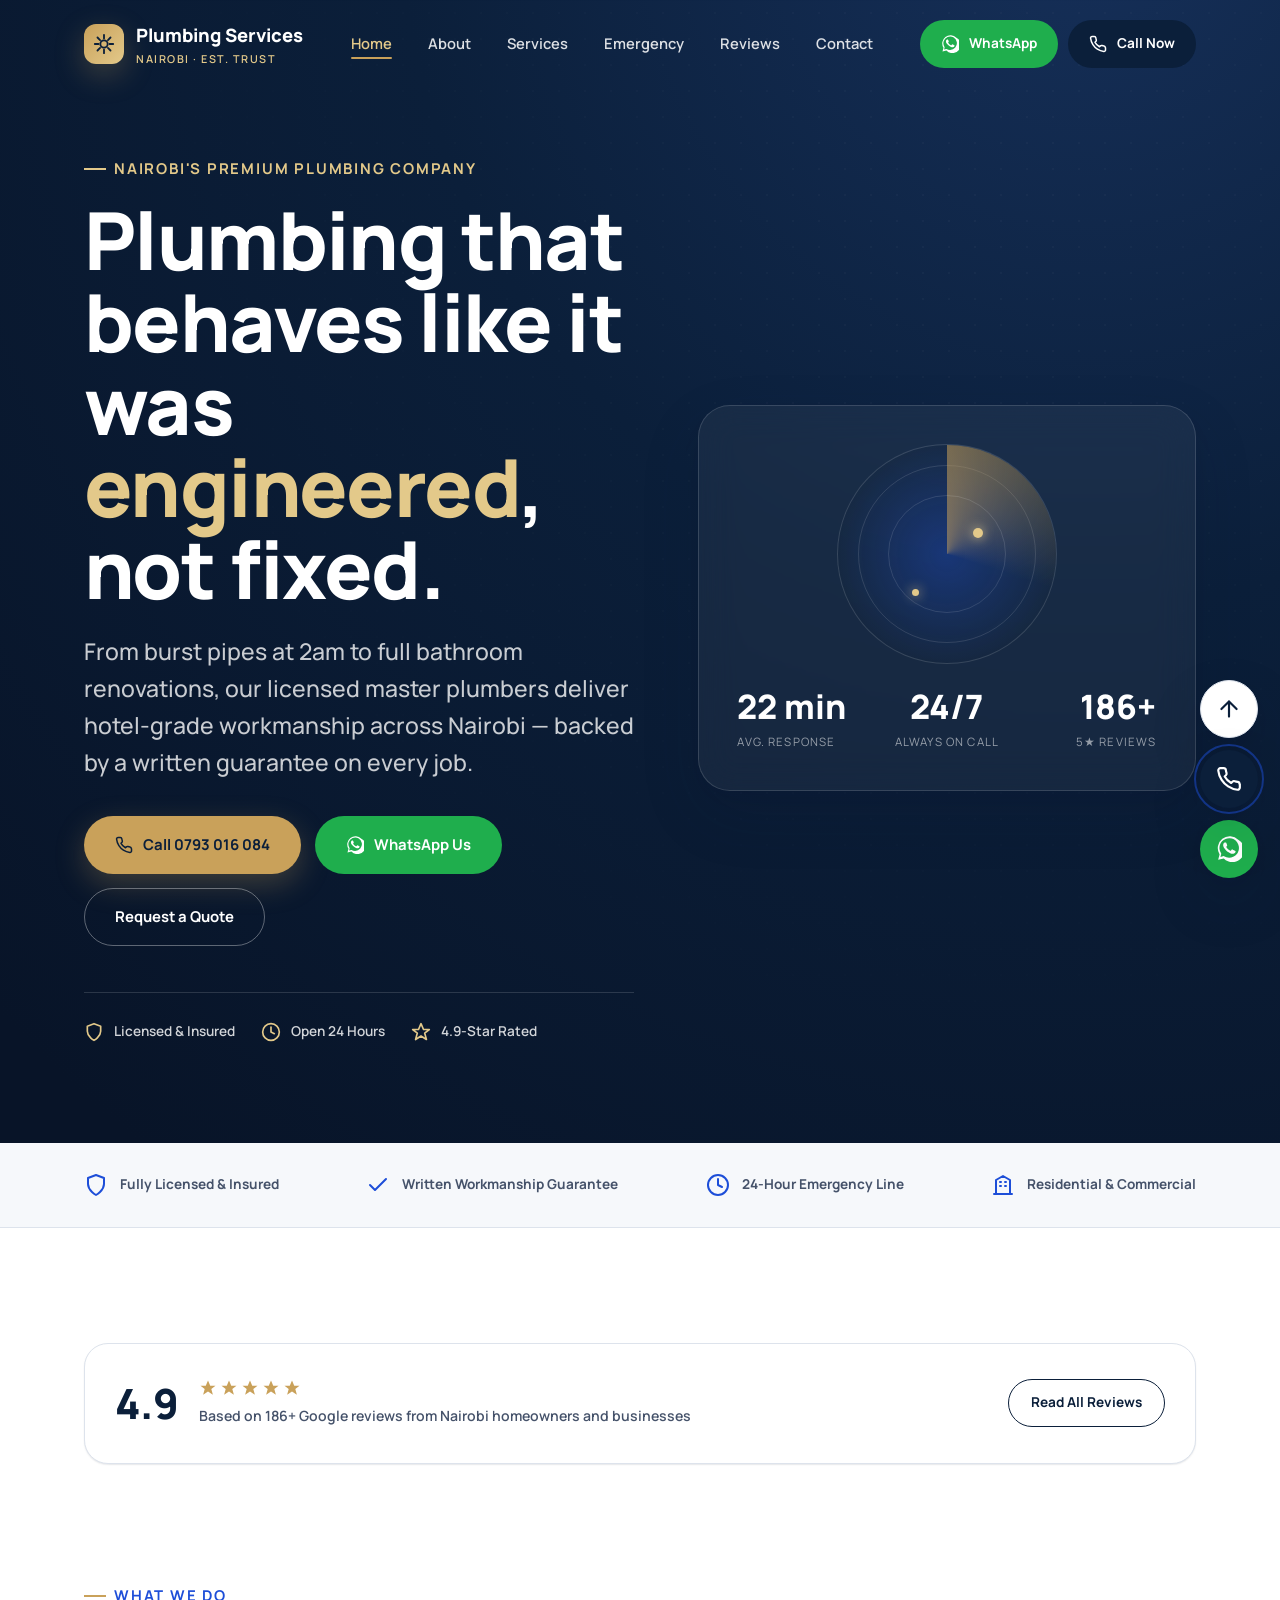
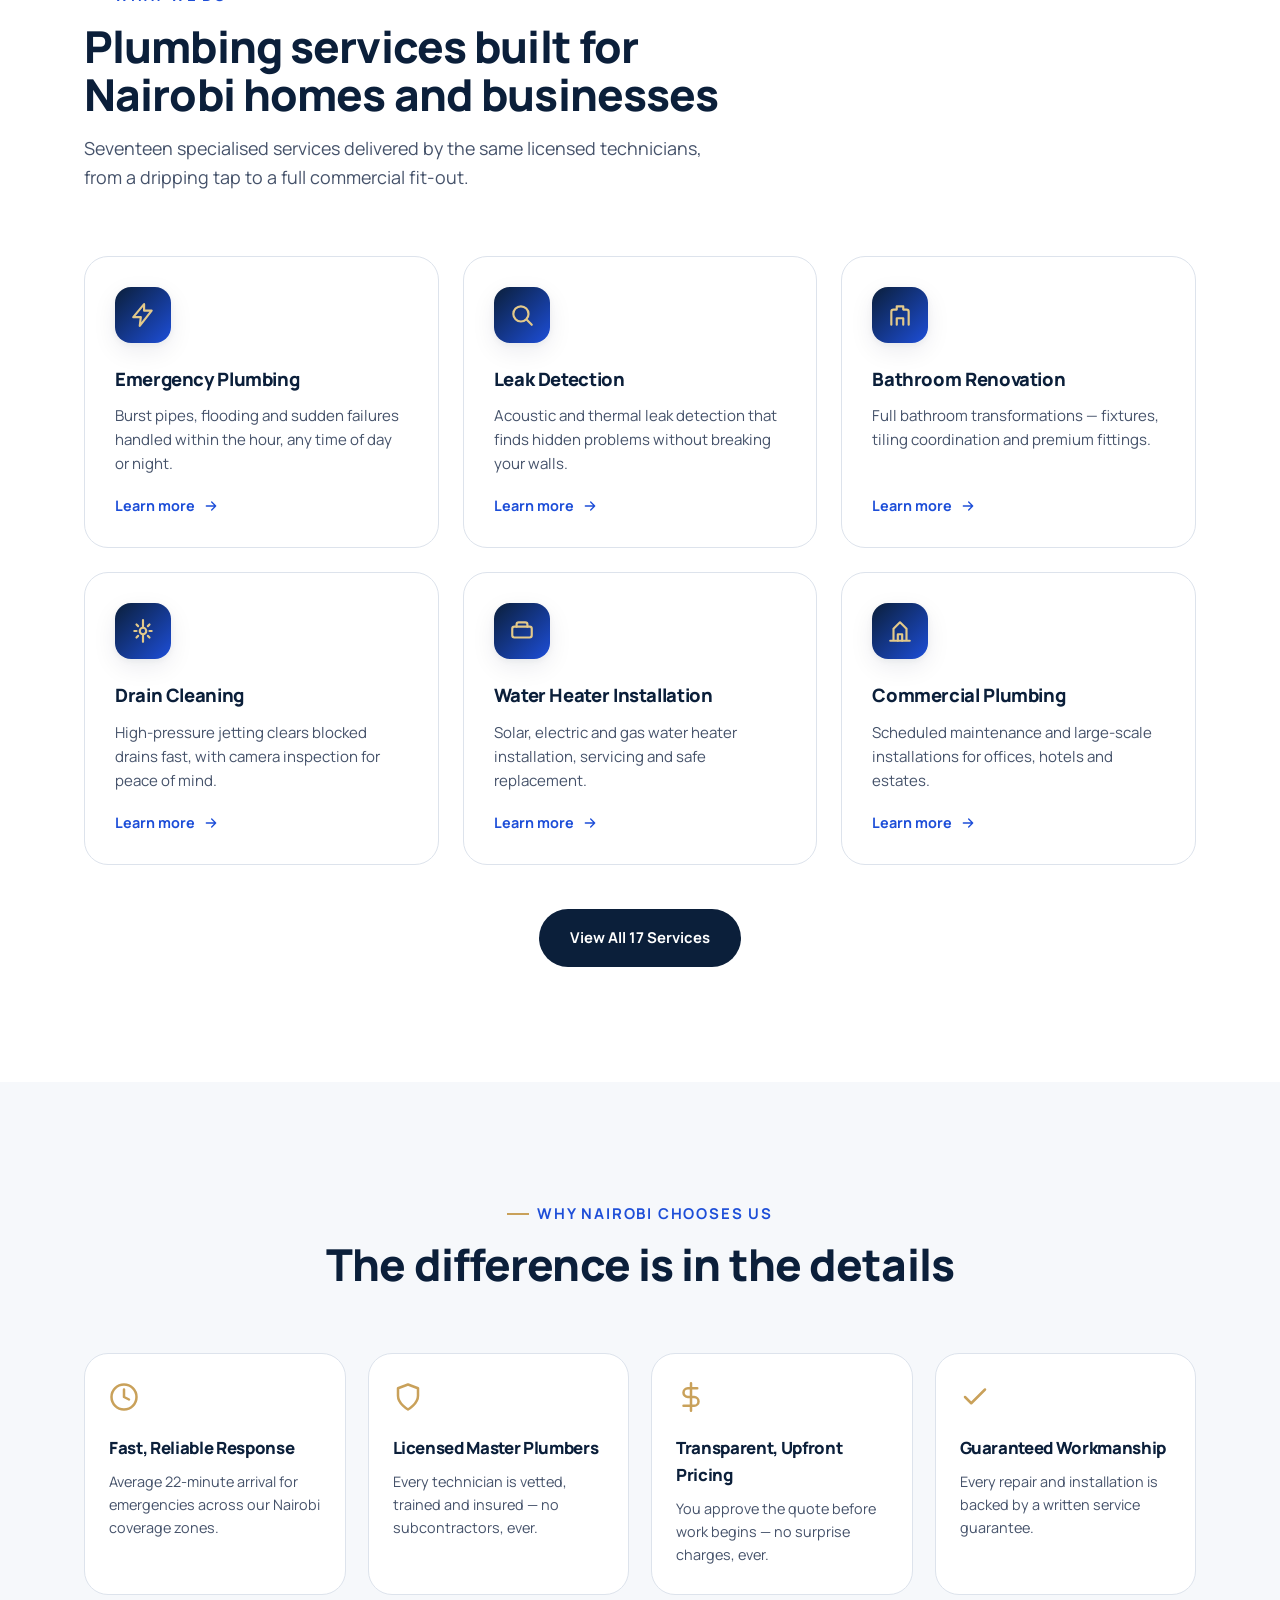
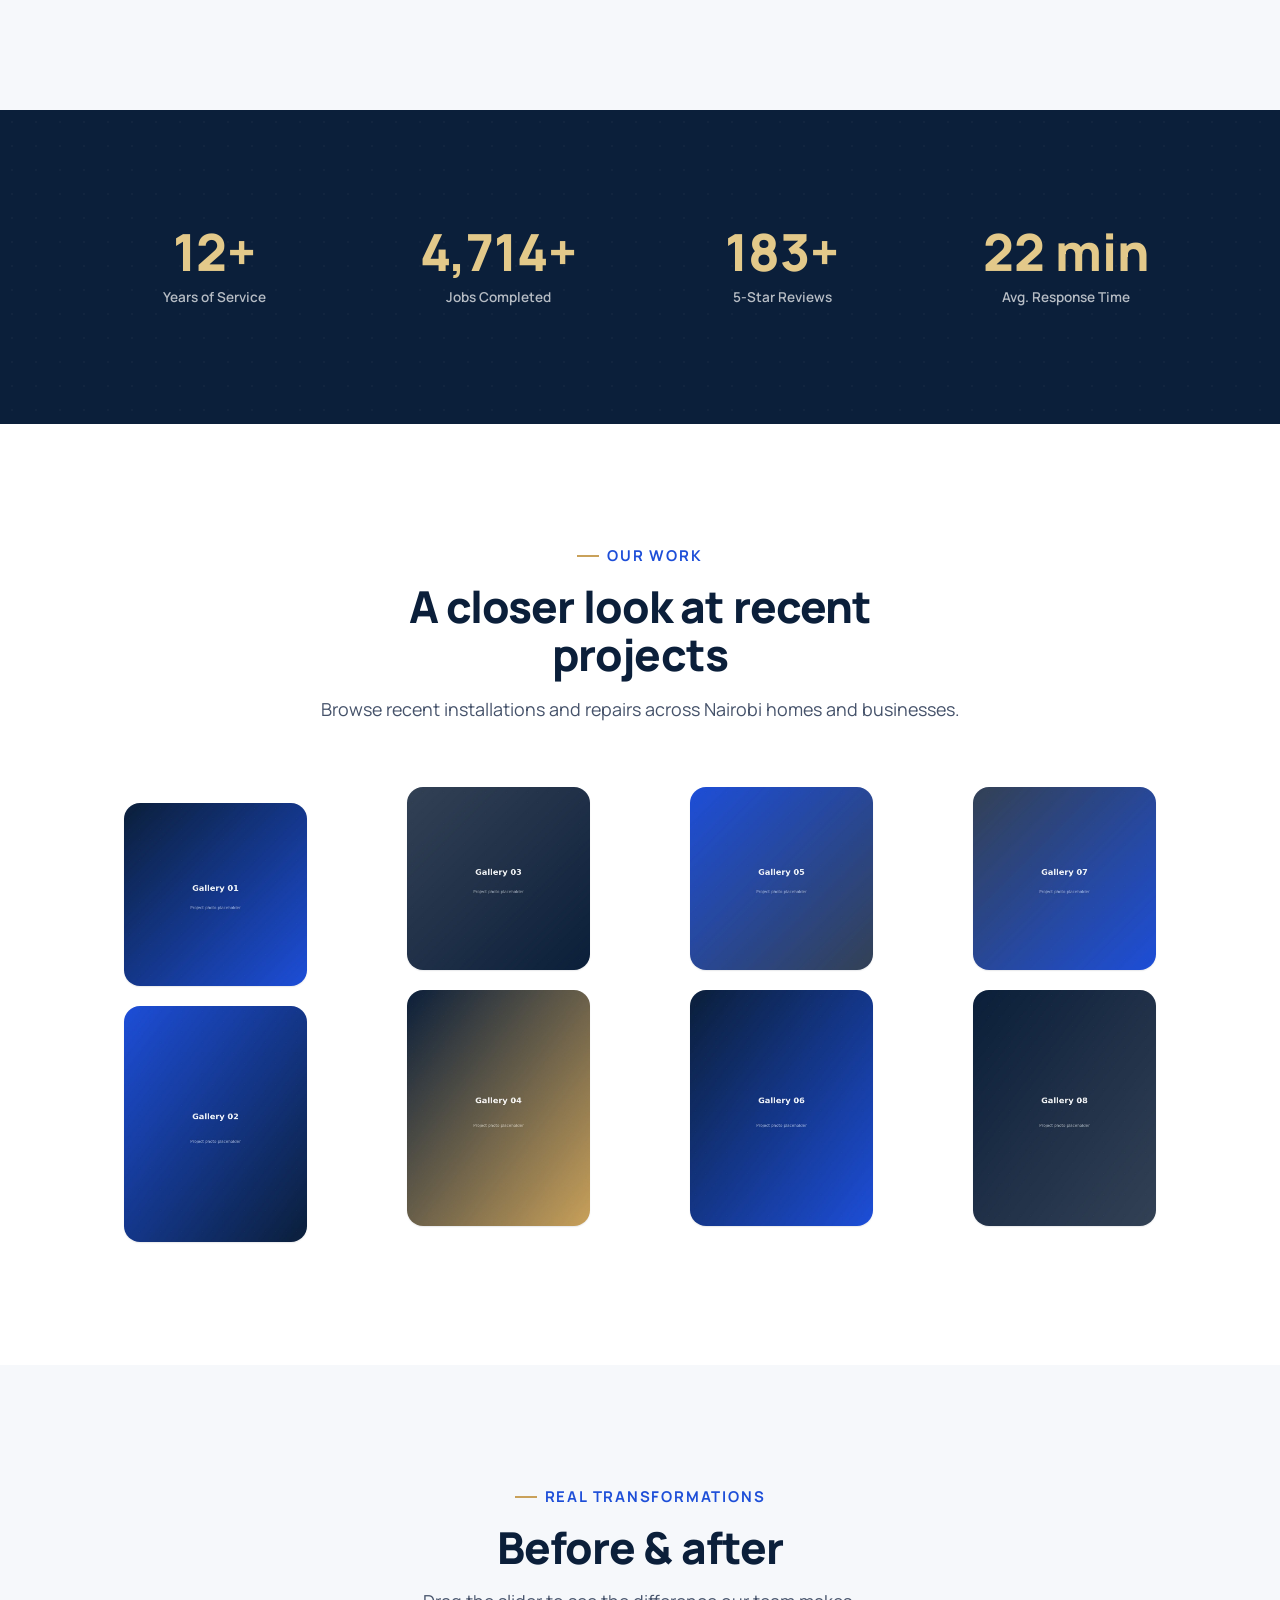
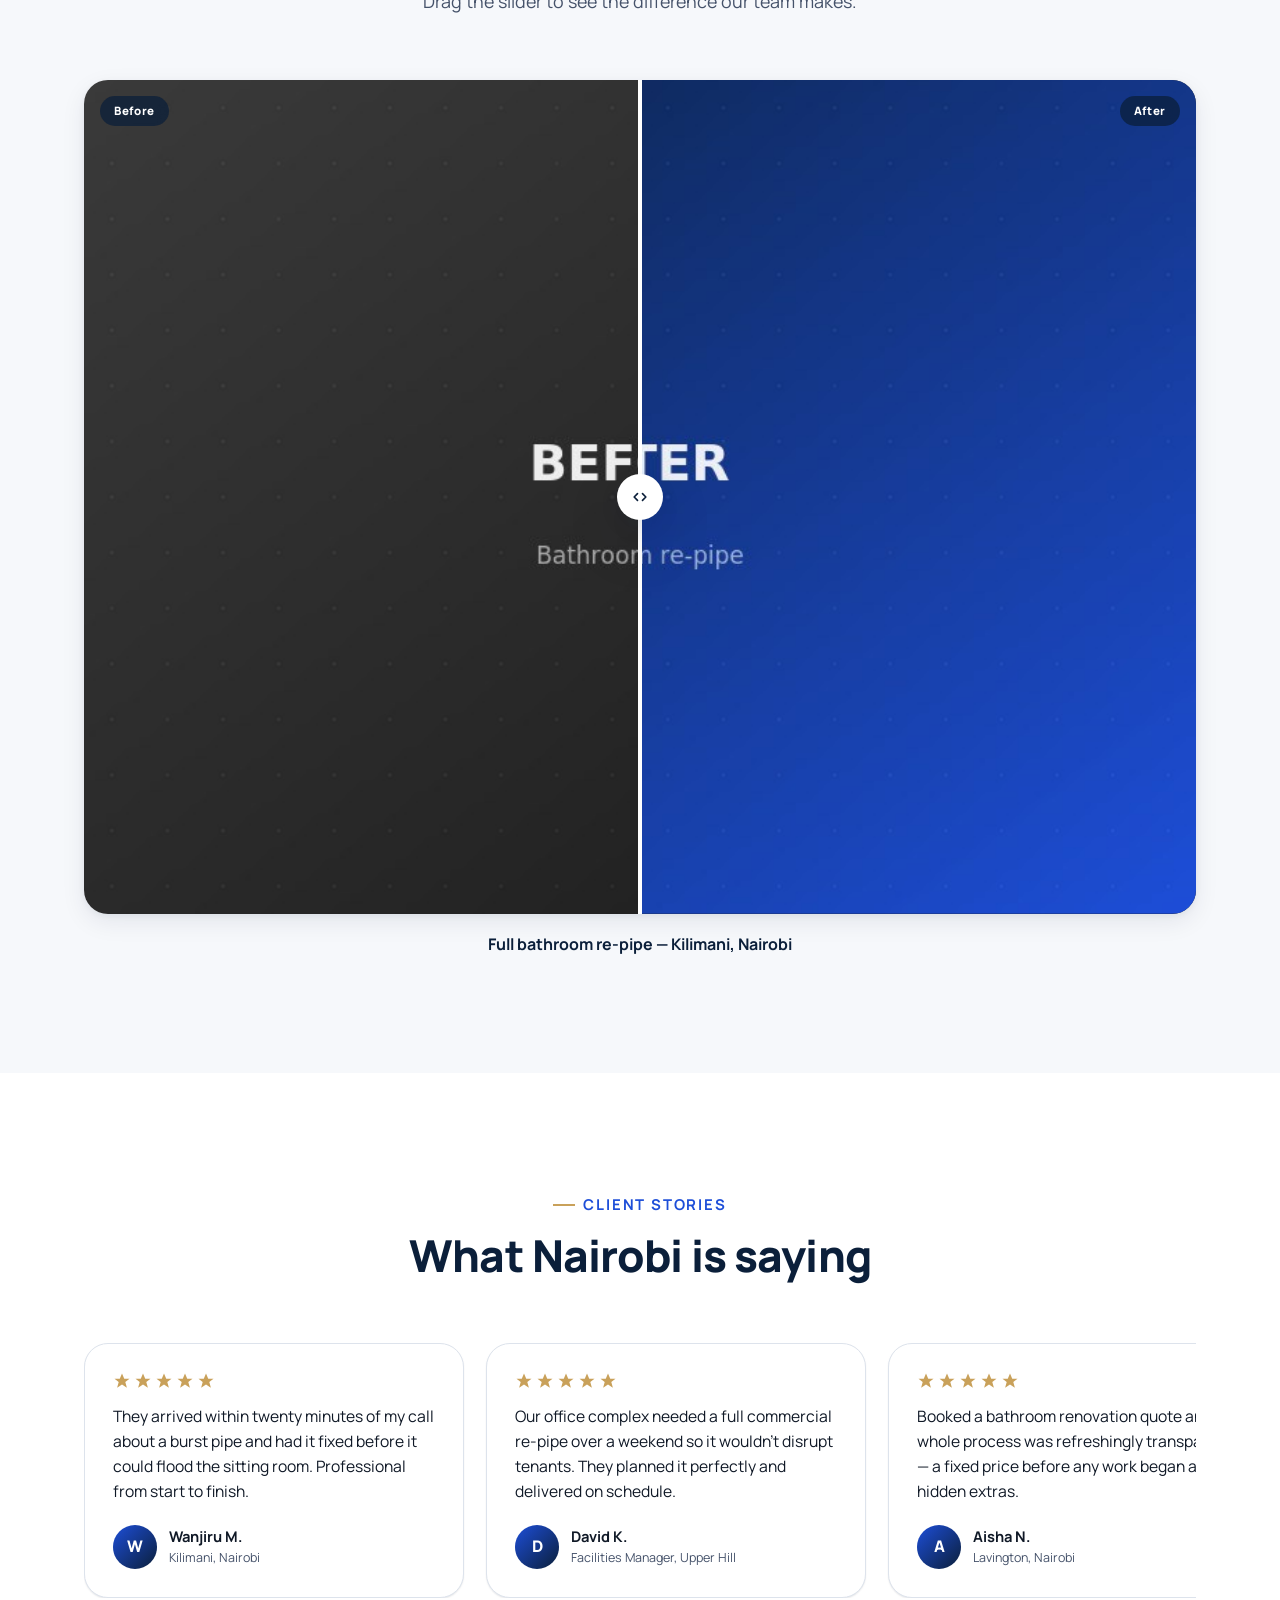
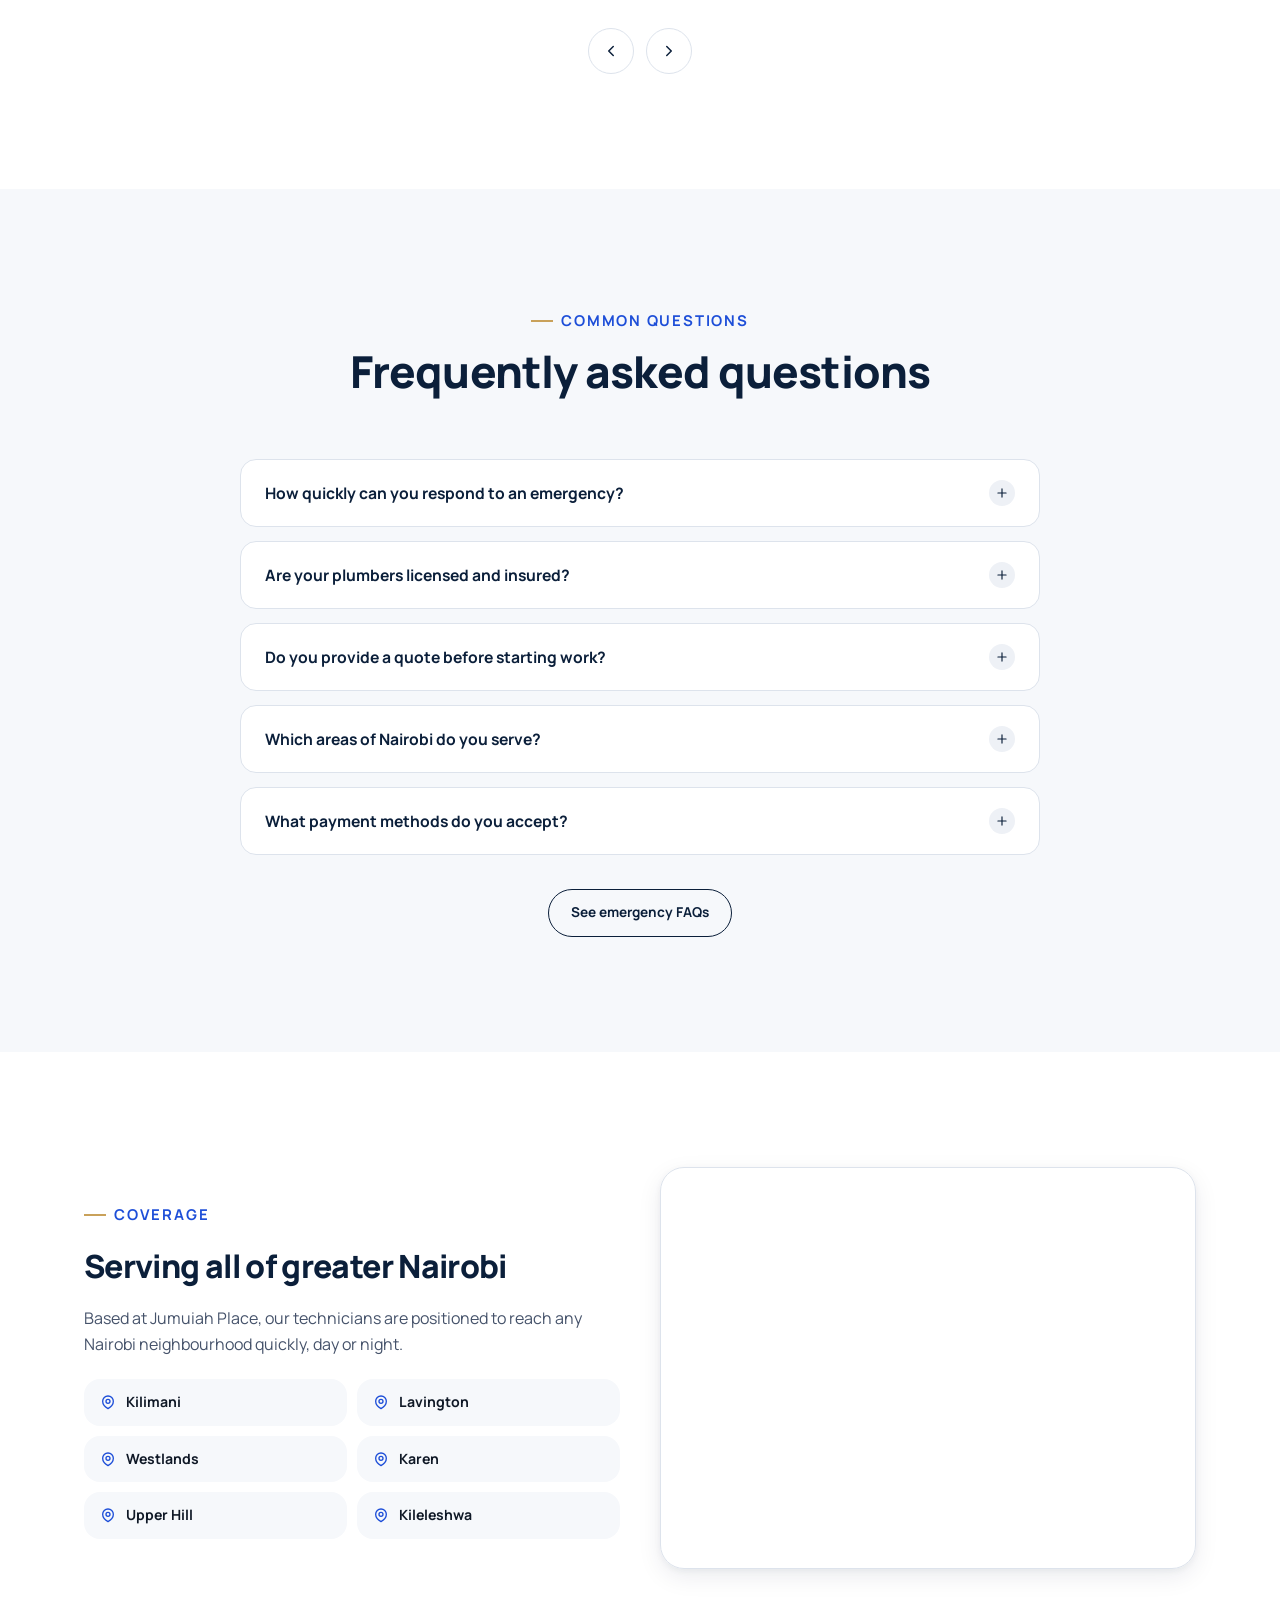
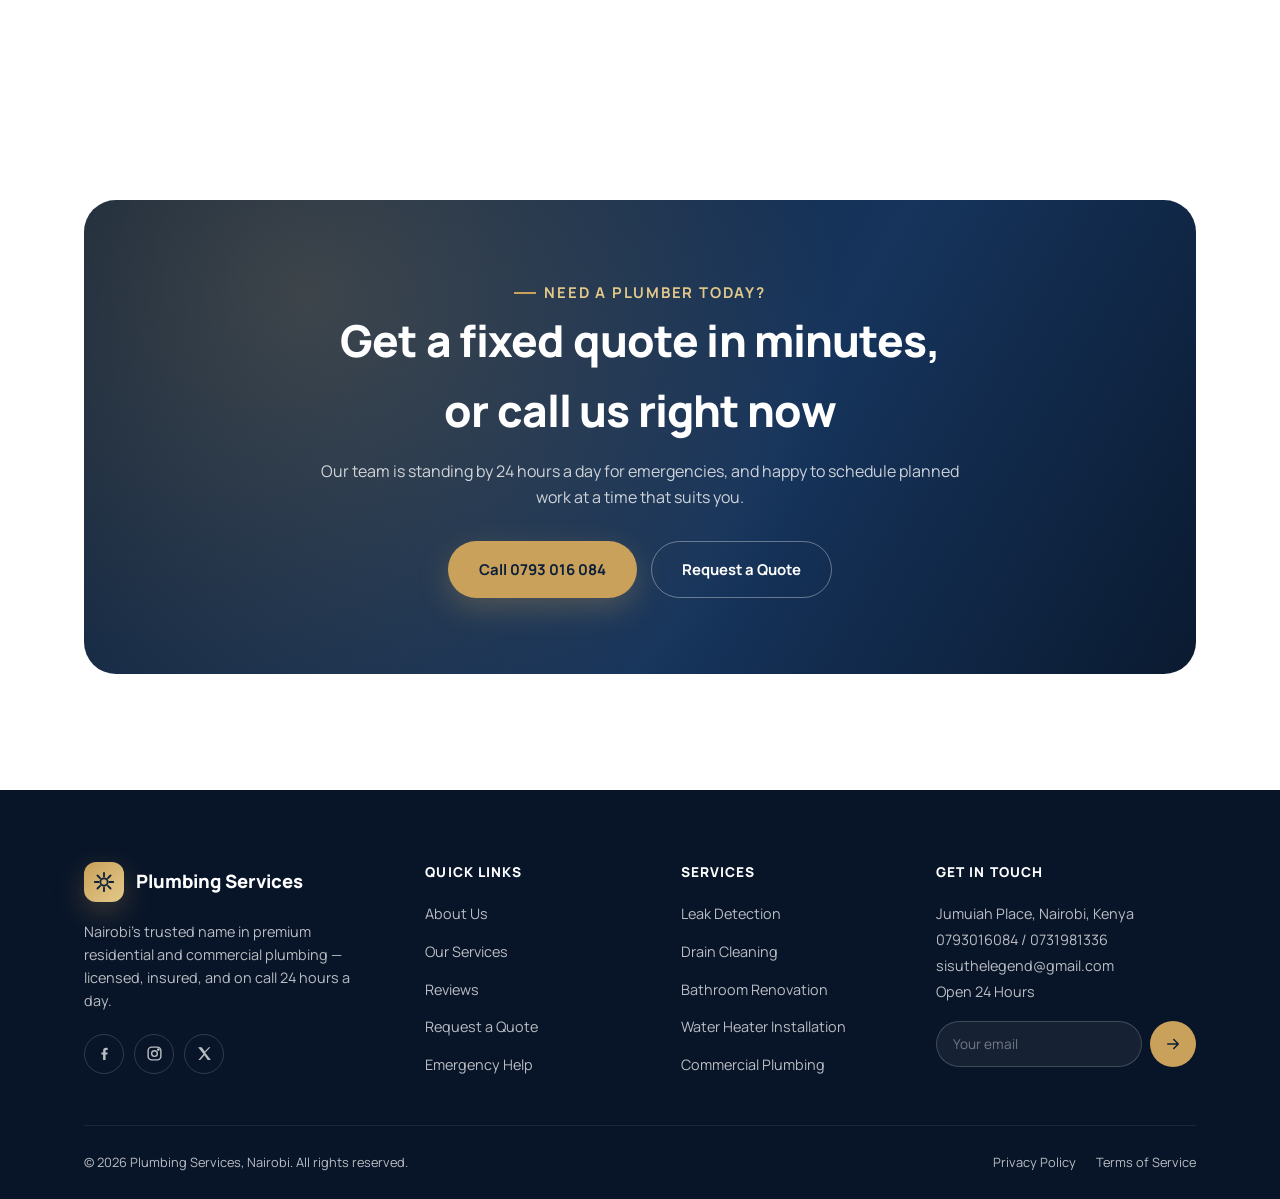
==== index.html @ 172d1c5a "Initial commit" ====
<!DOCTYPE html>
<html lang="en">
<head>
<meta charset="UTF-8">
<meta name="viewport" content="width=device-width, initial-scale=1.0">
<title>Plumbing Services Nairobi | 24/7 Emergency &amp; Premium Plumbers</title>
<meta name="description" content="Nairobi's premium plumbing company. Licensed 24-hour emergency plumbers serving Jumuiah Place and all of Nairobi — leak detection, installations, drain cleaning and more. Call 0793016084.">
<link rel="canonical" href="https://www.plumbingservicesnairobi.co.ke/">

<meta property="og:type" content="website">
<meta property="og:title" content="Plumbing Services Nairobi | 24/7 Emergency &amp; Premium Plumbers">
<meta property="og:description" content="Licensed, insured 24-hour plumbers in Nairobi. Fast response, transparent pricing, premium workmanship.">
<meta property="og:url" content="https://www.plumbingservicesnairobi.co.ke/">
<meta property="og:image" content="https://www.plumbingservicesnairobi.co.ke/images/hero/hero-plumber.jpg">
<meta name="twitter:card" content="summary_large_image">
<meta name="twitter:title" content="Plumbing Services Nairobi | 24/7 Emergency Plumbers">
<meta name="twitter:description" content="Licensed, insured 24-hour plumbers in Nairobi. Fast response, transparent pricing, premium workmanship.">

<link rel="preconnect" href="https://fonts.googleapis.com">
<link rel="preconnect" href="https://fonts.gstatic.com" crossorigin>
<link href="https://fonts.googleapis.com/css2?family=Manrope:wght@400;500;600;700;800&display=swap" rel="stylesheet">

<link rel="stylesheet" href="css/style.css">
<link rel="stylesheet" href="css/responsive.css">
<link rel="stylesheet" href="css/animations.css">

<script type="application/ld+json">
{
  "@context": "https://schema.org",
  "@type": "Plumber",
  "name": "Plumbing Services",
  "image": "https://www.plumbingservicesnairobi.co.ke/images/hero/hero-plumber.jpg",
  "telephone": "+254793016084",
  "priceRange": "KSh",
  "address": {
    "@type": "PostalAddress",
    "streetAddress": "Jumuiah Place",
    "addressLocality": "Nairobi",
    "addressCountry": "KE"
  },
  "openingHoursSpecification": {
    "@type": "OpeningHoursSpecification",
    "dayOfWeek": ["Monday","Tuesday","Wednesday","Thursday","Friday","Saturday","Sunday"],
    "opens": "00:00",
    "closes": "23:59"
  },
  "areaServed": "Nairobi, Kenya",
  "aggregateRating": {
    "@type": "AggregateRating",
    "ratingValue": "4.9",
    "reviewCount": "186"
  }
}
</script>
</head>
<body data-active="home">
<a href="#main" class="skip-link">Skip to main content</a>
<div id="site-header"></div>

<main id="main">

  <!-- HERO -->
  <section class="hero">
    <div class="container hero-grid">
      <div class="hero-copy">
        <span class="eyebrow">Nairobi's Premium Plumbing Company</span>
        <h1>Plumbing that behaves like it was <em>engineered</em>, not fixed.</h1>
        <p class="lede">From burst pipes at 2am to full bathroom renovations, our licensed master plumbers deliver hotel-grade workmanship across Nairobi — backed by a written guarantee on every job.</p>
        <div class="hero-cta-row">
          <a href="tel:0793016084" class="btn btn-primary">
            <svg viewBox="0 0 24 24" fill="none" stroke="currentColor" stroke-width="2" stroke-linecap="round" stroke-linejoin="round" aria-hidden="true"><path d="M22 16.9v3a2 2 0 0 1-2.2 2 19.8 19.8 0 0 1-8.6-3.1 19.5 19.5 0 0 1-6-6A19.8 19.8 0 0 1 2.1 4.2 2 2 0 0 1 4.1 2h3a2 2 0 0 1 2 1.7c.1.9.3 1.8.6 2.7a2 2 0 0 1-.5 2.1L8 9.7a16 16 0 0 0 6 6l1.2-1.2a2 2 0 0 1 2.1-.5c.9.3 1.8.5 2.7.6a2 2 0 0 1 1.7 2z"/></svg>
            Call 0793 016 084
          </a>
          <a href="https://wa.me/254793016084" class="btn btn-whatsapp" target="_blank" rel="noopener">
            <svg viewBox="0 0 24 24" fill="currentColor" aria-hidden="true"><path d="M20.5 3.5A11 11 0 0 0 3.3 17L2 22l5.2-1.3A11 11 0 1 0 20.5 3.5zM12 20a9 9 0 0 1-4.6-1.3l-.3-.2-3 .8.8-3-.2-.3A9 9 0 1 1 12 20zm5-6.7c-.3-.1-1.6-.8-1.8-.9-.2-.1-.4-.1-.6.1-.2.3-.7.9-.8 1-.2.2-.3.2-.5.1a7.3 7.3 0 0 1-2.2-1.3 8 8 0 0 1-1.5-1.9c-.2-.3 0-.4.1-.6l.4-.5c.1-.2.2-.3.2-.5.1-.2 0-.4 0-.5-.1-.1-.6-1.5-.9-2-.2-.5-.4-.4-.6-.4h-.5c-.2 0-.5.1-.7.3-.3.3-1 .9-1 2.3s1 2.7 1.2 2.9c.1.2 2 3.1 4.9 4.3.7.3 1.2.5 1.6.6.7.2 1.3.2 1.8.1.5-.1 1.6-.6 1.8-1.3.2-.6.2-1.1.2-1.3-.1-.1-.3-.2-.6-.3z"/></svg>
            WhatsApp Us
          </a>
          <a href="quote.html" class="btn btn-outline">Request a Quote</a>
        </div>
        <div class="hero-trust">
          <div class="hero-trust-item"><svg viewBox="0 0 24 24" fill="none" stroke="currentColor" stroke-width="2" stroke-linecap="round" stroke-linejoin="round" aria-hidden="true"><path d="M12 22s8-4.5 8-11V5l-8-3-8 3v6c0 6.5 8 11 8 11z"/></svg> Licensed &amp; Insured</div>
          <div class="hero-trust-item"><svg viewBox="0 0 24 24" fill="none" stroke="currentColor" stroke-width="2" stroke-linecap="round" stroke-linejoin="round" aria-hidden="true"><circle cx="12" cy="12" r="10"/><path d="M12 6v6l4 2"/></svg> Open 24 Hours</div>
          <div class="hero-trust-item"><svg viewBox="0 0 24 24" fill="none" stroke="currentColor" stroke-width="2" stroke-linecap="round" stroke-linejoin="round" aria-hidden="true"><path d="m12 2 3 7h7l-5.6 4.3L18.5 21 12 16.8 5.5 21l2.1-7.7L2 9h7z"/></svg> 4.9-Star Rated</div>
        </div>
      </div>

      <div class="response-card" aria-hidden="false">
        <div class="radar">
          <div class="radar-sweep"></div>
          <div class="radar-dot" style="top:38%;left:62%;"></div>
          <div class="radar-dot" style="top:66%;left:34%;width:7px;height:7px;"></div>
        </div>
        <div class="response-figures">
          <div>
            <span class="num">22 min</span>
            <span class="lbl">Avg. Response</span>
          </div>
          <div>
            <span class="num">24/7</span>
            <span class="lbl">Always On Call</span>
          </div>
          <div>
            <span class="num">186+</span>
            <span class="lbl">5★ Reviews</span>
          </div>
        </div>
      </div>
    </div>
  </section>

  <!-- TRUST STRIP -->
  <section class="trust-strip">
    <div class="container">
      <div class="trust-strip-item"><svg viewBox="0 0 24 24" fill="none" stroke="currentColor" stroke-width="2" stroke-linecap="round" stroke-linejoin="round" aria-hidden="true"><path d="M12 22s8-4.5 8-11V5l-8-3-8 3v6c0 6.5 8 11 8 11z"/></svg> Fully Licensed &amp; Insured</div>
      <div class="trust-strip-item"><svg viewBox="0 0 24 24" fill="none" stroke="currentColor" stroke-width="2" stroke-linecap="round" stroke-linejoin="round" aria-hidden="true"><path d="M20 6 9 17l-5-5"/></svg> Written Workmanship Guarantee</div>
      <div class="trust-strip-item"><svg viewBox="0 0 24 24" fill="none" stroke="currentColor" stroke-width="2" stroke-linecap="round" stroke-linejoin="round" aria-hidden="true"><circle cx="12" cy="12" r="10"/><path d="M12 6v6l4 2"/></svg> 24-Hour Emergency Line</div>
      <div class="trust-strip-item"><svg viewBox="0 0 24 24" fill="none" stroke="currentColor" stroke-width="2" stroke-linecap="round" stroke-linejoin="round" aria-hidden="true"><path d="M3 21h18M5 21V7l7-4 7 4v14M9 9h1M9 13h1M14 9h1M14 13h1"/></svg> Residential &amp; Commercial</div>
    </div>
  </section>

  <!-- GOOGLE REVIEWS SUMMARY -->
  <section class="section" style="padding-bottom:0;">
    <div class="container" data-reveal="fade">
      <div class="google-summary">
        <div class="g-score">4.9</div>
        <div>
          <div class="stars" aria-label="4.9 out of 5 stars">
            <svg viewBox="0 0 24 24" fill="currentColor"><path d="m12 2 3 7h7l-5.6 4.3L18.5 21 12 16.8 5.5 21l2.1-7.7L2 9h7z"/></svg>
            <svg viewBox="0 0 24 24" fill="currentColor"><path d="m12 2 3 7h7l-5.6 4.3L18.5 21 12 16.8 5.5 21l2.1-7.7L2 9h7z"/></svg>
            <svg viewBox="0 0 24 24" fill="currentColor"><path d="m12 2 3 7h7l-5.6 4.3L18.5 21 12 16.8 5.5 21l2.1-7.7L2 9h7z"/></svg>
            <svg viewBox="0 0 24 24" fill="currentColor"><path d="m12 2 3 7h7l-5.6 4.3L18.5 21 12 16.8 5.5 21l2.1-7.7L2 9h7z"/></svg>
            <svg viewBox="0 0 24 24" fill="currentColor"><path d="m12 2 3 7h7l-5.6 4.3L18.5 21 12 16.8 5.5 21l2.1-7.7L2 9h7z"/></svg>
          </div>
          <p class="g-meta">Based on 186+ Google reviews from Nairobi homeowners and businesses</p>
        </div>
        <a href="testimonials.html" class="btn btn-outline-navy btn-sm" style="margin-left:auto;">Read All Reviews</a>
      </div>
    </div>
  </section>

  <!-- SERVICES PREVIEW -->
  <section class="section" id="services-preview">
    <div class="container">
      <div class="section-head" data-reveal="fade">
        <span class="eyebrow">What We Do</span>
        <h2>Plumbing services built for Nairobi homes and businesses</h2>
        <p>Seventeen specialised services delivered by the same licensed technicians, from a dripping tap to a full commercial fit-out.</p>
      </div>
      <div class="services-grid" data-reveal-group>
        <div class="service-card" data-reveal style="--i:0">
          <div class="service-icon"><svg viewBox="0 0 24 24" fill="none" stroke="currentColor" stroke-width="2" stroke-linecap="round" stroke-linejoin="round" aria-hidden="true"><path d="M13 2 3 14h7l-1 8 11-14h-7z"/></svg></div>
          <h3>Emergency Plumbing</h3>
          <p>Burst pipes, flooding and sudden failures handled within the hour, any time of day or night.</p>
          <a href="services.html#emergency-plumbing" class="card-link">Learn more <svg viewBox="0 0 24 24" fill="none" stroke="currentColor" stroke-width="2" stroke-linecap="round" stroke-linejoin="round" aria-hidden="true"><path d="M5 12h14M13 6l6 6-6 6"/></svg></a>
        </div>
        <div class="service-card" data-reveal style="--i:1">
          <div class="service-icon"><svg viewBox="0 0 24 24" fill="none" stroke="currentColor" stroke-width="2" stroke-linecap="round" stroke-linejoin="round" aria-hidden="true"><circle cx="11" cy="11" r="7"/><path d="m21 21-4.3-4.3"/></svg></div>
          <h3>Leak Detection</h3>
          <p>Acoustic and thermal leak detection that finds hidden problems without breaking your walls.</p>
          <a href="services.html#leak-detection" class="card-link">Learn more <svg viewBox="0 0 24 24" fill="none" stroke="currentColor" stroke-width="2" stroke-linecap="round" stroke-linejoin="round" aria-hidden="true"><path d="M5 12h14M13 6l6 6-6 6"/></svg></a>
        </div>
        <div class="service-card" data-reveal style="--i:2">
          <div class="service-icon"><svg viewBox="0 0 24 24" fill="none" stroke="currentColor" stroke-width="2" stroke-linecap="round" stroke-linejoin="round" aria-hidden="true"><path d="M4 21V9a2 2 0 0 1 2-2h3V4h6v3h3a2 2 0 0 1 2 2v12"/><path d="M9 21v-6h6v6"/></svg></div>
          <h3>Bathroom Renovation</h3>
          <p>Full bathroom transformations — fixtures, tiling coordination and premium fittings.</p>
          <a href="services.html#bathroom-renovation" class="card-link">Learn more <svg viewBox="0 0 24 24" fill="none" stroke="currentColor" stroke-width="2" stroke-linecap="round" stroke-linejoin="round" aria-hidden="true"><path d="M5 12h14M13 6l6 6-6 6"/></svg></a>
        </div>
        <div class="service-card" data-reveal style="--i:3">
          <div class="service-icon"><svg viewBox="0 0 24 24" fill="none" stroke="currentColor" stroke-width="2" stroke-linecap="round" stroke-linejoin="round" aria-hidden="true"><path d="M12 2v6M12 22v-6M4 12h2M18 12h2M6 6l1.5 1.5M16.5 16.5 18 18M18 6l-1.5 1.5M7.5 16.5 6 18"/><circle cx="12" cy="12" r="3"/></svg></div>
          <h3>Drain Cleaning</h3>
          <p>High-pressure jetting clears blocked drains fast, with camera inspection for peace of mind.</p>
          <a href="services.html#drain-cleaning" class="card-link">Learn more <svg viewBox="0 0 24 24" fill="none" stroke="currentColor" stroke-width="2" stroke-linecap="round" stroke-linejoin="round" aria-hidden="true"><path d="M5 12h14M13 6l6 6-6 6"/></svg></a>
        </div>
        <div class="service-card" data-reveal style="--i:4">
          <div class="service-icon"><svg viewBox="0 0 24 24" fill="none" stroke="currentColor" stroke-width="2" stroke-linecap="round" stroke-linejoin="round" aria-hidden="true"><rect x="3" y="8" width="18" height="10" rx="2"/><path d="M7 8V6a2 2 0 0 1 2-2h6a2 2 0 0 1 2 2v2"/></svg></div>
          <h3>Water Heater Installation</h3>
          <p>Solar, electric and gas water heater installation, servicing and safe replacement.</p>
          <a href="services.html#water-heater-installation" class="card-link">Learn more <svg viewBox="0 0 24 24" fill="none" stroke="currentColor" stroke-width="2" stroke-linecap="round" stroke-linejoin="round" aria-hidden="true"><path d="M5 12h14M13 6l6 6-6 6"/></svg></a>
        </div>
        <div class="service-card" data-reveal style="--i:5">
          <div class="service-icon"><svg viewBox="0 0 24 24" fill="none" stroke="currentColor" stroke-width="2" stroke-linecap="round" stroke-linejoin="round" aria-hidden="true"><path d="M3 21h18M6 21V10l6-6 6 6v11"/><path d="M10 21v-6h4v6"/></svg></div>
          <h3>Commercial Plumbing</h3>
          <p>Scheduled maintenance and large-scale installations for offices, hotels and estates.</p>
          <a href="services.html#commercial-plumbing" class="card-link">Learn more <svg viewBox="0 0 24 24" fill="none" stroke="currentColor" stroke-width="2" stroke-linecap="round" stroke-linejoin="round" aria-hidden="true"><path d="M5 12h14M13 6l6 6-6 6"/></svg></a>
        </div>
      </div>
      <div style="text-align:center; margin-top:44px;">
        <a href="services.html" class="btn btn-navy">View All 17 Services</a>
      </div>
    </div>
  </section>

  <!-- WHY CHOOSE US -->
  <section class="section bg-gray">
    <div class="container">
      <div class="section-head center" data-reveal="fade">
        <span class="eyebrow">Why Nairobi Chooses Us</span>
        <h2>The difference is in the details</h2>
      </div>
      <div class="why-grid" data-reveal-group>
        <div class="why-card" data-reveal style="--i:0">
          <svg viewBox="0 0 24 24" fill="none" stroke="currentColor" stroke-width="2" stroke-linecap="round" stroke-linejoin="round" aria-hidden="true"><circle cx="12" cy="12" r="10"/><path d="M12 6v6l4 2"/></svg>
          <h3>Fast, Reliable Response</h3>
          <p>Average 22-minute arrival for emergencies across our Nairobi coverage zones.</p>
        </div>
        <div class="why-card" data-reveal style="--i:1">
          <svg viewBox="0 0 24 24" fill="none" stroke="currentColor" stroke-width="2" stroke-linecap="round" stroke-linejoin="round" aria-hidden="true"><path d="M12 22s8-4.5 8-11V5l-8-3-8 3v6c0 6.5 8 11 8 11z"/></svg>
          <h3>Licensed Master Plumbers</h3>
          <p>Every technician is vetted, trained and insured — no subcontractors, ever.</p>
        </div>
        <div class="why-card" data-reveal style="--i:2">
          <svg viewBox="0 0 24 24" fill="none" stroke="currentColor" stroke-width="2" stroke-linecap="round" stroke-linejoin="round" aria-hidden="true"><path d="M12 1v22M17 5H9.5a3.5 3.5 0 0 0 0 7h5a3.5 3.5 0 0 1 0 7H6"/></svg>
          <h3>Transparent, Upfront Pricing</h3>
          <p>You approve the quote before work begins — no surprise charges, ever.</p>
        </div>
        <div class="why-card" data-reveal style="--i:3">
          <svg viewBox="0 0 24 24" fill="none" stroke="currentColor" stroke-width="2" stroke-linecap="round" stroke-linejoin="round" aria-hidden="true"><path d="M20 6 9 17l-5-5"/></svg>
          <h3>Guaranteed Workmanship</h3>
          <p>Every repair and installation is backed by a written service guarantee.</p>
        </div>
      </div>
    </div>
  </section>

  <!-- STATS -->
  <section class="section stats-band">
    <div class="container">
      <div class="stats-grid" data-reveal-group>
        <div data-reveal style="--i:0">
          <div class="stat-num" data-counter="12" data-suffix="+">0</div>
          <div class="stat-lbl">Years of Service</div>
        </div>
        <div data-reveal style="--i:1">
          <div class="stat-num" data-counter="4800" data-suffix="+">0</div>
          <div class="stat-lbl">Jobs Completed</div>
        </div>
        <div data-reveal style="--i:2">
          <div class="stat-num" data-counter="186" data-suffix="+">0</div>
          <div class="stat-lbl">5-Star Reviews</div>
        </div>
        <div data-reveal style="--i:3">
          <div class="stat-num" data-counter="22" data-suffix=" min">0</div>
          <div class="stat-lbl">Avg. Response Time</div>
        </div>
      </div>
    </div>
  </section>

  <!-- GALLERY -->
  <section class="section" id="gallery">
    <div class="container">
      <div class="section-head center" data-reveal="fade">
        <span class="eyebrow">Our Work</span>
        <h2>A closer look at recent projects</h2>
        <p>Browse recent installations and repairs across Nairobi homes and businesses.</p>
      </div>
      <div class="gallery-grid" data-reveal="fade">
        <figure class="gallery-item" data-cat="bathroom"><img src="images/gallery/gallery-1.jpg" alt="Completed luxury bathroom plumbing installation in Nairobi" loading="lazy"><div class="gi-overlay"><span>Bathroom Installation</span></div></figure>
        <figure class="gallery-item" data-cat="pipework"><img src="images/gallery/gallery-2.jpg" alt="Copper pipework installation for a Nairobi residence" loading="lazy"><div class="gi-overlay"><span>Pipe Installation</span></div></figure>
        <figure class="gallery-item" data-cat="kitchen"><img src="images/gallery/gallery-3.jpg" alt="Kitchen plumbing fit-out completed in Nairobi" loading="lazy"><div class="gi-overlay"><span>Kitchen Plumbing</span></div></figure>
        <figure class="gallery-item" data-cat="commercial"><img src="images/gallery/gallery-4.jpg" alt="Commercial plumbing project for a Nairobi office building" loading="lazy"><div class="gi-overlay"><span>Commercial Project</span></div></figure>
        <figure class="gallery-item" data-cat="bathroom"><img src="images/gallery/gallery-5.jpg" alt="Modern shower installation in Nairobi apartment" loading="lazy"><div class="gi-overlay"><span>Shower Fit-Out</span></div></figure>
        <figure class="gallery-item" data-cat="pipework"><img src="images/gallery/gallery-6.jpg" alt="Water tank installation on a Nairobi rooftop" loading="lazy"><div class="gi-overlay"><span>Water Tank Setup</span></div></figure>
        <figure class="gallery-item" data-cat="kitchen"><img src="images/gallery/gallery-7.jpg" alt="Sink and tap installation in a Nairobi kitchen" loading="lazy"><div class="gi-overlay"><span>Tap Installation</span></div></figure>
        <figure class="gallery-item" data-cat="commercial"><img src="images/gallery/gallery-8.jpg" alt="Drain maintenance for a Nairobi commercial estate" loading="lazy"><div class="gi-overlay"><span>Drain Maintenance</span></div></figure>
      </div>
    </div>
  </section>

  <!-- BEFORE & AFTER -->
  <section class="section bg-gray">
    <div class="container">
      <div class="section-head center" data-reveal="fade">
        <span class="eyebrow">Real Transformations</span>
        <h2>Before &amp; after</h2>
        <p>Drag the slider to see the difference our team makes.</p>
      </div>
      <div class="ba-slider" data-reveal="scale">
        <img class="ba-before" src="images/before-after/before-1.jpg" alt="Bathroom before re-piping project">
        <img class="ba-after" src="images/before-after/after-1.jpg" alt="Bathroom after re-piping project">
        <span class="ba-tag tag-before">Before</span>
        <span class="ba-tag tag-after">After</span>
        <div class="ba-handle">
          <div class="ba-grip"><svg viewBox="0 0 24 24" fill="none" stroke="currentColor" stroke-width="2" stroke-linecap="round" stroke-linejoin="round" aria-hidden="true"><path d="m9 8-4 4 4 4M15 8l4 4-4 4"/></svg></div>
        </div>
      </div>
      <p class="ba-caption">Full bathroom re-pipe — Kilimani, Nairobi</p>
    </div>
  </section>

  <!-- TESTIMONIALS -->
  <section class="section" id="testimonials">
    <div class="container">
      <div class="section-head center" data-reveal="fade">
        <span class="eyebrow">Client Stories</span>
        <h2>What Nairobi is saying</h2>
      </div>
      <div class="testi-track-wrap" data-reveal="fade">
        <div class="testi-track">
          <article class="testi-card">
            <div class="stars" aria-hidden="true"><svg viewBox="0 0 24 24" fill="currentColor"><path d="m12 2 3 7h7l-5.6 4.3L18.5 21 12 16.8 5.5 21l2.1-7.7L2 9h7z"/></svg><svg viewBox="0 0 24 24" fill="currentColor"><path d="m12 2 3 7h7l-5.6 4.3L18.5 21 12 16.8 5.5 21l2.1-7.7L2 9h7z"/></svg><svg viewBox="0 0 24 24" fill="currentColor"><path d="m12 2 3 7h7l-5.6 4.3L18.5 21 12 16.8 5.5 21l2.1-7.7L2 9h7z"/></svg><svg viewBox="0 0 24 24" fill="currentColor"><path d="m12 2 3 7h7l-5.6 4.3L18.5 21 12 16.8 5.5 21l2.1-7.7L2 9h7z"/></svg><svg viewBox="0 0 24 24" fill="currentColor"><path d="m12 2 3 7h7l-5.6 4.3L18.5 21 12 16.8 5.5 21l2.1-7.7L2 9h7z"/></svg></div>
            <p class="quote">They arrived within twenty minutes of my call about a burst pipe and had it fixed before it could flood the sitting room. Professional from start to finish.</p>
            <div class="testi-foot">
              <div class="testi-avatar">W</div>
              <div><div class="testi-name">Wanjiru M.</div><div class="testi-sub">Kilimani, Nairobi</div></div>
            </div>
          </article>
          <article class="testi-card">
            <div class="stars" aria-hidden="true"><svg viewBox="0 0 24 24" fill="currentColor"><path d="m12 2 3 7h7l-5.6 4.3L18.5 21 12 16.8 5.5 21l2.1-7.7L2 9h7z"/></svg><svg viewBox="0 0 24 24" fill="currentColor"><path d="m12 2 3 7h7l-5.6 4.3L18.5 21 12 16.8 5.5 21l2.1-7.7L2 9h7z"/></svg><svg viewBox="0 0 24 24" fill="currentColor"><path d="m12 2 3 7h7l-5.6 4.3L18.5 21 12 16.8 5.5 21l2.1-7.7L2 9h7z"/></svg><svg viewBox="0 0 24 24" fill="currentColor"><path d="m12 2 3 7h7l-5.6 4.3L18.5 21 12 16.8 5.5 21l2.1-7.7L2 9h7z"/></svg><svg viewBox="0 0 24 24" fill="currentColor"><path d="m12 2 3 7h7l-5.6 4.3L18.5 21 12 16.8 5.5 21l2.1-7.7L2 9h7z"/></svg></div>
            <p class="quote">Our office complex needed a full commercial re-pipe over a weekend so it wouldn't disrupt tenants. They planned it perfectly and delivered on schedule.</p>
            <div class="testi-foot">
              <div class="testi-avatar">D</div>
              <div><div class="testi-name">David K.</div><div class="testi-sub">Facilities Manager, Upper Hill</div></div>
            </div>
          </article>
          <article class="testi-card">
            <div class="stars" aria-hidden="true"><svg viewBox="0 0 24 24" fill="currentColor"><path d="m12 2 3 7h7l-5.6 4.3L18.5 21 12 16.8 5.5 21l2.1-7.7L2 9h7z"/></svg><svg viewBox="0 0 24 24" fill="currentColor"><path d="m12 2 3 7h7l-5.6 4.3L18.5 21 12 16.8 5.5 21l2.1-7.7L2 9h7z"/></svg><svg viewBox="0 0 24 24" fill="currentColor"><path d="m12 2 3 7h7l-5.6 4.3L18.5 21 12 16.8 5.5 21l2.1-7.7L2 9h7z"/></svg><svg viewBox="0 0 24 24" fill="currentColor"><path d="m12 2 3 7h7l-5.6 4.3L18.5 21 12 16.8 5.5 21l2.1-7.7L2 9h7z"/></svg><svg viewBox="0 0 24 24" fill="currentColor"><path d="m12 2 3 7h7l-5.6 4.3L18.5 21 12 16.8 5.5 21l2.1-7.7L2 9h7z"/></svg></div>
            <p class="quote">Booked a bathroom renovation quote and the whole process was refreshingly transparent — a fixed price before any work began and no hidden extras.</p>
            <div class="testi-foot">
              <div class="testi-avatar">A</div>
              <div><div class="testi-name">Aisha N.</div><div class="testi-sub">Lavington, Nairobi</div></div>
            </div>
          </article>
          <article class="testi-card">
            <div class="stars" aria-hidden="true"><svg viewBox="0 0 24 24" fill="currentColor"><path d="m12 2 3 7h7l-5.6 4.3L18.5 21 12 16.8 5.5 21l2.1-7.7L2 9h7z"/></svg><svg viewBox="0 0 24 24" fill="currentColor"><path d="m12 2 3 7h7l-5.6 4.3L18.5 21 12 16.8 5.5 21l2.1-7.7L2 9h7z"/></svg><svg viewBox="0 0 24 24" fill="currentColor"><path d="m12 2 3 7h7l-5.6 4.3L18.5 21 12 16.8 5.5 21l2.1-7.7L2 9h7z"/></svg><svg viewBox="0 0 24 24" fill="currentColor"><path d="m12 2 3 7h7l-5.6 4.3L18.5 21 12 16.8 5.5 21l2.1-7.7L2 9h7z"/></svg><svg viewBox="0 0 24 24" fill="currentColor"><path d="m12 2 3 7h7l-5.6 4.3L18.5 21 12 16.8 5.5 21l2.1-7.7L2 9h7z"/></svg></div>
            <p class="quote">Blocked drains at our restaurant kitchen were sorted the same afternoon with a camera inspection to confirm the root cause. Excellent communication throughout.</p>
            <div class="testi-foot">
              <div class="testi-avatar">J</div>
              <div><div class="testi-name">John T.</div><div class="testi-sub">Restaurant Owner, Westlands</div></div>
            </div>
          </article>
        </div>
      </div>
      <div class="testi-controls">
        <button class="prev" aria-label="Previous testimonials"><svg viewBox="0 0 24 24" fill="none" stroke="currentColor" stroke-width="2" stroke-linecap="round" stroke-linejoin="round" aria-hidden="true"><path d="M15 18l-6-6 6-6"/></svg></button>
        <button class="next" aria-label="Next testimonials"><svg viewBox="0 0 24 24" fill="none" stroke="currentColor" stroke-width="2" stroke-linecap="round" stroke-linejoin="round" aria-hidden="true"><path d="M9 18l6-6-6-6"/></svg></button>
      </div>
    </div>
  </section>

  <!-- FAQ -->
  <section class="section bg-gray">
    <div class="container">
      <div class="section-head center" data-reveal="fade">
        <span class="eyebrow">Common Questions</span>
        <h2>Frequently asked questions</h2>
      </div>
      <div class="faq-list">
        <div class="faq-item">
          <button class="faq-q" aria-expanded="false">How quickly can you respond to an emergency?<span class="plus"><svg viewBox="0 0 24 24" fill="none" stroke="currentColor" stroke-width="2" stroke-linecap="round" aria-hidden="true"><path d="M12 5v14M5 12h14"/></svg></span></button>
          <div class="faq-a"><div class="faq-a-inner">Our average response time across Nairobi is 22 minutes. Emergency callers are prioritised and dispatched to the nearest available technician immediately.</div></div>
        </div>
        <div class="faq-item">
          <button class="faq-q" aria-expanded="false">Are your plumbers licensed and insured?<span class="plus"><svg viewBox="0 0 24 24" fill="none" stroke="currentColor" stroke-width="2" stroke-linecap="round" aria-hidden="true"><path d="M12 5v14M5 12h14"/></svg></span></button>
          <div class="faq-a"><div class="faq-a-inner">Yes. Every technician on our team is a licensed, vetted master plumber, and all work is covered under our company insurance and written workmanship guarantee.</div></div>
        </div>
        <div class="faq-item">
          <button class="faq-q" aria-expanded="false">Do you provide a quote before starting work?<span class="plus"><svg viewBox="0 0 24 24" fill="none" stroke="currentColor" stroke-width="2" stroke-linecap="round" aria-hidden="true"><path d="M12 5v14M5 12h14"/></svg></span></button>
          <div class="faq-a"><div class="faq-a-inner">Always. We inspect the issue, explain what's needed, and provide a fixed, written quote for your approval before any billable work begins.</div></div>
        </div>
        <div class="faq-item">
          <button class="faq-q" aria-expanded="false">Which areas of Nairobi do you serve?<span class="plus"><svg viewBox="0 0 24 24" fill="none" stroke="currentColor" stroke-width="2" stroke-linecap="round" aria-hidden="true"><path d="M12 5v14M5 12h14"/></svg></span></button>
          <div class="faq-a"><div class="faq-a-inner">We cover the greater Nairobi metro area including Kilimani, Lavington, Westlands, Karen, Upper Hill, Kileleshwa, South B/C and surrounding suburbs. See our full coverage list on the Emergency page.</div></div>
        </div>
        <div class="faq-item">
          <button class="faq-q" aria-expanded="false">What payment methods do you accept?<span class="plus"><svg viewBox="0 0 24 24" fill="none" stroke="currentColor" stroke-width="2" stroke-linecap="round" aria-hidden="true"><path d="M12 5v14M5 12h14"/></svg></span></button>
          <div class="faq-a"><div class="faq-a-inner">We accept M-Pesa, bank transfer and major cards. Payment is only collected once the job is complete and you're satisfied with the work.</div></div>
        </div>
      </div>
      <div style="text-align:center; margin-top:34px;">
        <a href="emergency.html" class="btn btn-outline-navy btn-sm">See emergency FAQs</a>
      </div>
    </div>
  </section>

  <!-- SERVICE AREAS + MAP -->
  <section class="section" id="areas">
    <div class="container areas-map-grid">
      <div data-reveal="left">
        <span class="eyebrow">Coverage</span>
        <h2 style="font-size:var(--step2); margin-top:14px;">Serving all of greater Nairobi</h2>
        <p style="color:var(--ink-soft); margin-top:14px;">Based at Jumuiah Place, our technicians are positioned to reach any Nairobi neighbourhood quickly, day or night.</p>
        <div class="area-chip-grid">
          <div class="area-chip"><svg viewBox="0 0 24 24" fill="none" stroke="currentColor" stroke-width="2" stroke-linecap="round" stroke-linejoin="round" aria-hidden="true"><path d="M12 22s8-4.5 8-11a8 8 0 1 0-16 0c0 6.5 8 11 8 11z"/><circle cx="12" cy="11" r="3"/></svg> Kilimani</div>
          <div class="area-chip"><svg viewBox="0 0 24 24" fill="none" stroke="currentColor" stroke-width="2" stroke-linecap="round" stroke-linejoin="round" aria-hidden="true"><path d="M12 22s8-4.5 8-11a8 8 0 1 0-16 0c0 6.5 8 11 8 11z"/><circle cx="12" cy="11" r="3"/></svg> Lavington</div>
          <div class="area-chip"><svg viewBox="0 0 24 24" fill="none" stroke="currentColor" stroke-width="2" stroke-linecap="round" stroke-linejoin="round" aria-hidden="true"><path d="M12 22s8-4.5 8-11a8 8 0 1 0-16 0c0 6.5 8 11 8 11z"/><circle cx="12" cy="11" r="3"/></svg> Westlands</div>
          <div class="area-chip"><svg viewBox="0 0 24 24" fill="none" stroke="currentColor" stroke-width="2" stroke-linecap="round" stroke-linejoin="round" aria-hidden="true"><path d="M12 22s8-4.5 8-11a8 8 0 1 0-16 0c0 6.5 8 11 8 11z"/><circle cx="12" cy="11" r="3"/></svg> Karen</div>
          <div class="area-chip"><svg viewBox="0 0 24 24" fill="none" stroke="currentColor" stroke-width="2" stroke-linecap="round" stroke-linejoin="round" aria-hidden="true"><path d="M12 22s8-4.5 8-11a8 8 0 1 0-16 0c0 6.5 8 11 8 11z"/><circle cx="12" cy="11" r="3"/></svg> Upper Hill</div>
          <div class="area-chip"><svg viewBox="0 0 24 24" fill="none" stroke="currentColor" stroke-width="2" stroke-linecap="round" stroke-linejoin="round" aria-hidden="true"><path d="M12 22s8-4.5 8-11a8 8 0 1 0-16 0c0 6.5 8 11 8 11z"/><circle cx="12" cy="11" r="3"/></svg> Kileleshwa</div>
        </div>
      </div>
      <div class="map-frame" data-reveal="right">
        <iframe src="https://www.google.com/maps?q=Jumuiah%20Place%2C%20Nairobi&output=embed" title="Map showing Plumbing Services location at Jumuiah Place, Nairobi" loading="lazy" referrerpolicy="no-referrer-when-downgrade"></iframe>
      </div>
    </div>
  </section>

  <!-- CTA BANNER -->
  <section class="section">
    <div class="container">
      <div class="cta-banner" data-reveal="scale">
        <div class="cta-banner-inner">
          <span class="eyebrow" style="color:var(--gold-light);">Need A Plumber Today?</span>
          <h2>Get a fixed quote in minutes, or call us right now</h2>
          <p>Our team is standing by 24 hours a day for emergencies, and happy to schedule planned work at a time that suits you.</p>
          <div class="hero-cta-row">
            <a href="tel:0793016084" class="btn btn-primary">Call 0793 016 084</a>
            <a href="quote.html" class="btn btn-outline">Request a Quote</a>
          </div>
        </div>
      </div>
    </div>
  </section>

</main>

<div id="site-footer"></div>

<script src="js/navbar.js"></script>
<script src="js/main.js"></script>
<script src="js/testimonials.js"></script>
<script src="js/faq.js"></script>
</body>
</html>
---- css/style.css ----
/* ==========================================================================
   Plumbing Services — Core Stylesheet
   Design system: Deep Navy / Royal Blue / Gold on White & Light Gray
   Typography: Manrope (display + body, variable weight hierarchy)
   ========================================================================== */

:root {
  /* ---- Color tokens ---- */
  --navy: #0b1f3a;
  --navy-800: #10294a;
  --navy-700: #16345c;
  --royal: #1d4ed8;
  --royal-600: #1a43b8;
  --gold: #c9a15a;
  --gold-light: #e3c98a;
  --white: #ffffff;
  --gray-50: #f6f8fb;
  --gray-100: #eef1f6;
  --gray-200: #dde3ec;
  --gray-400: #94a1b6;
  --gray-600: #5b6b85;
  --ink: #0f1826;
  --ink-soft: #45526a;
  --success: #1b8a5a;
  --danger: #c1443c;

  /* ---- Elevation ---- */
  --shadow-sm: 0 1px 2px rgba(11, 31, 58, 0.06), 0 1px 1px rgba(11, 31, 58, 0.04);
  --shadow-md: 0 8px 24px rgba(11, 31, 58, 0.08), 0 2px 6px rgba(11, 31, 58, 0.05);
  --shadow-lg: 0 24px 60px rgba(11, 31, 58, 0.14), 0 8px 20px rgba(11, 31, 58, 0.08);
  --shadow-gold: 0 10px 30px rgba(201, 161, 90, 0.28);

  /* ---- Radius ---- */
  --r-sm: 10px;
  --r-md: 16px;
  --r-lg: 24px;
  --r-xl: 32px;
  --r-pill: 999px;

  /* ---- Type scale ---- */
  --step-1: clamp(0.85rem, 0.82rem + 0.14vw, 0.95rem);
  --step0: clamp(1rem, 0.96rem + 0.2vw, 1.125rem);
  --step1: clamp(1.2rem, 1.12rem + 0.4vw, 1.5rem);
  --step2: clamp(1.5rem, 1.3rem + 1vw, 2rem);
  --step3: clamp(2rem, 1.6rem + 2vw, 2.75rem);
  --step4: clamp(2.6rem, 2rem + 3vw, 3.75rem);
  --step5: clamp(3.2rem, 2.3rem + 4.5vw, 5rem);

  /* ---- Layout ---- */
  --container: 1240px;
  --gutter: clamp(20px, 5vw, 64px);
  --header-h: 88px;
}

/* ---- Reset ---- */
* , *::before, *::after { box-sizing: border-box; }
html { scroll-behavior: smooth; }
body {
  margin: 0;
  font-family: 'Manrope', -apple-system, BlinkMacSystemFont, 'Segoe UI', sans-serif;
  color: var(--ink);
  background: var(--white);
  -webkit-font-smoothing: antialiased;
  text-rendering: optimizeLegibility;
  line-height: 1.6;
}
img { max-width: 100%; display: block; }
a { color: inherit; text-decoration: none; }
ul { list-style: none; margin: 0; padding: 0; }
button { font-family: inherit; cursor: pointer; }
input, textarea, select { font-family: inherit; font-size: inherit; }
h1, h2, h3, h4 { margin: 0; font-weight: 800; letter-spacing: -0.02em; color: var(--navy); }
p { margin: 0; }
:focus-visible { outline: 3px solid var(--gold); outline-offset: 3px; border-radius: 4px; }

.container {
  max-width: var(--container);
  margin-inline: auto;
  padding-inline: var(--gutter);
}

.visually-hidden {
  position: absolute; width: 1px; height: 1px; padding: 0; margin: -1px;
  overflow: hidden; clip: rect(0,0,0,0); white-space: nowrap; border: 0;
}

.skip-link {
  position: absolute; left: 12px; top: -60px; background: var(--navy); color: var(--white);
  padding: 12px 20px; border-radius: var(--r-sm); z-index: 999; transition: top .2s ease;
}
.skip-link:focus { top: 12px; }

/* ---- Eyebrow / section labels ---- */
.eyebrow {
  display: inline-flex; align-items: center; gap: 8px;
  font-size: var(--step-1); font-weight: 700; letter-spacing: 0.12em; text-transform: uppercase;
  color: var(--royal);
}
.eyebrow::before {
  content: ''; width: 22px; height: 2px; background: var(--gold); display: inline-block;
}

.section { padding: clamp(64px, 9vw, 128px) 0; }
.section-head { max-width: 640px; margin-bottom: clamp(36px, 5vw, 64px); }
.section-head.center { margin-inline: auto; text-align: center; }
.section-head h2 { font-size: var(--step3); margin-top: 14px; line-height: 1.1; }
.section-head p { margin-top: 16px; color: var(--ink-soft); font-size: var(--step0); }

.bg-navy { background: var(--navy); color: var(--white); }
.bg-navy h2, .bg-navy h3, .bg-navy h4 { color: var(--white); }
.bg-gray { background: var(--gray-50); }

/* ---- Buttons ---- */
.btn {
  display: inline-flex; align-items: center; justify-content: center; gap: 10px;
  padding: 16px 30px; border-radius: var(--r-pill); font-weight: 700; font-size: var(--step-1);
  border: 1px solid transparent; transition: transform .25s cubic-bezier(.2,.8,.2,1), box-shadow .25s ease, background .25s ease, color .25s ease;
  white-space: nowrap;
}
.btn svg { width: 18px; height: 18px; flex-shrink: 0; }
.btn-primary { background: var(--gold); color: var(--navy); box-shadow: var(--shadow-gold); }
.btn-primary:hover { transform: translateY(-2px); box-shadow: 0 16px 40px rgba(201,161,90,0.38); }
.btn-navy { background: var(--navy); color: var(--white); }
.btn-navy:hover { transform: translateY(-2px); background: var(--navy-700); box-shadow: var(--shadow-lg); }
.btn-whatsapp { background: #1fae4d; color: var(--white); }
.btn-whatsapp:hover { transform: translateY(-2px); box-shadow: 0 16px 34px rgba(31,174,77,0.32); }
.btn-outline { background: transparent; border-color: rgba(255,255,255,0.35); color: var(--white); }
.btn-outline:hover { background: rgba(255,255,255,0.12); border-color: var(--white); }
.btn-outline-navy { background: transparent; border-color: var(--navy); color: var(--navy); }
.btn-outline-navy:hover { background: var(--navy); color: var(--white); }
.btn-sm { padding: 12px 22px; font-size: 0.85rem; }
.btn-block { width: 100%; }
.btn[disabled] { opacity: 0.6; cursor: not-allowed; transform: none !important; }

/* ==========================================================================
   HEADER
   ========================================================================== */
.site-header {
  position: fixed; inset-inline: 0; top: 0; z-index: 500;
  height: var(--header-h);
  display: flex; align-items: center;
  background: transparent;
  transition: background .35s ease, box-shadow .35s ease, height .35s ease, backdrop-filter .35s ease;
}
.site-header.is-scrolled {
  background: rgba(11, 31, 58, 0.86);
  backdrop-filter: blur(14px) saturate(140%);
  -webkit-backdrop-filter: blur(14px) saturate(140%);
  box-shadow: var(--shadow-md);
  height: 76px;
}
.site-header .container { display: flex; align-items: center; justify-content: space-between; gap: 24px; width: 100%; }

.brand { display: flex; align-items: center; gap: 12px; font-weight: 800; font-size: 1.15rem; color: var(--white); }
.brand-mark {
  width: 40px; height: 40px; border-radius: 12px;
  background: linear-gradient(135deg, var(--gold) 0%, var(--gold-light) 100%);
  display: flex; align-items: center; justify-content: center; color: var(--navy); flex-shrink: 0;
  box-shadow: var(--shadow-gold);
}
.brand-mark svg { width: 22px; height: 22px; }
.brand-text-sub { display: block; font-size: 0.68rem; font-weight: 600; letter-spacing: 0.14em; text-transform: uppercase; color: var(--gold-light); }

.nav-main { display: flex; align-items: center; gap: 4px; }
.nav-main a {
  color: rgba(255,255,255,0.86); font-weight: 600; font-size: 0.92rem; padding: 10px 16px; border-radius: var(--r-pill);
  transition: background .2s ease, color .2s ease;
  position: relative;
}
.nav-main a:hover { background: rgba(255,255,255,0.1); color: var(--white); }
.nav-main a[aria-current="page"] { color: var(--gold-light); }
.nav-main a[aria-current="page"]::after {
  content: ''; position: absolute; left: 16px; right: 16px; bottom: 4px; height: 2px; background: var(--gold);
  border-radius: 2px;
}

.header-actions { display: flex; align-items: center; gap: 10px; }
.header-actions .btn { padding: 12px 20px; }
.nav-toggle {
  display: none; width: 46px; height: 46px; border-radius: var(--r-sm); border: 1px solid rgba(255,255,255,0.25);
  background: rgba(255,255,255,0.06); align-items: center; justify-content: center; color: var(--white);
}
.nav-toggle svg { width: 22px; height: 22px; }

.mobile-nav {
  position: fixed; inset: 0; background: var(--navy); z-index: 600; display: flex; flex-direction: column;
  padding: 24px var(--gutter) 40px; transform: translateY(-100%); transition: transform .4s cubic-bezier(.2,.8,.2,1);
}
.mobile-nav.is-open { transform: translateY(0); }
.mobile-nav-head { display: flex; align-items: center; justify-content: space-between; }
.mobile-nav-close { width: 46px; height: 46px; border-radius: var(--r-sm); border: 1px solid rgba(255,255,255,0.25); background: transparent; color: var(--white); display: flex; align-items: center; justify-content: center; }
.mobile-nav ul { margin-top: 40px; display: flex; flex-direction: column; gap: 6px; }
.mobile-nav a { display: block; padding: 16px 4px; font-size: 1.5rem; font-weight: 700; color: var(--white); border-bottom: 1px solid rgba(255,255,255,0.1); }
.mobile-nav-footer { margin-top: auto; display: flex; flex-direction: column; gap: 12px; }
.mobile-nav-footer .btn { width: 100%; }

/* ==========================================================================
   HERO
   ========================================================================== */
.hero {
  position: relative; overflow: hidden;
  background: radial-gradient(120% 140% at 85% -10%, #16305a 0%, var(--navy) 45%, #081428 100%);
  color: var(--white); padding-top: calc(var(--header-h) + 64px); padding-bottom: 100px;
}
.hero::before {
  content: ''; position: absolute; inset: 0; opacity: 0.5; pointer-events: none;
  background-image: radial-gradient(rgba(255,255,255,0.06) 1px, transparent 1px);
  background-size: 26px 26px; mask-image: radial-gradient(circle at 75% 20%, black, transparent 70%);
}
.hero-grid { position: relative; z-index: 2; display: grid; grid-template-columns: 1.05fr 0.95fr; gap: clamp(32px, 5vw, 72px); align-items: center; }
.hero-copy .eyebrow { color: var(--gold-light); }
.hero-copy .eyebrow::before { background: var(--gold-light); }
.hero-copy h1 { color: var(--white); font-size: var(--step5); line-height: 1.03; margin-top: 18px; }
.hero-copy h1 em { font-style: normal; color: var(--gold-light); }
.hero-copy .lede { margin-top: 22px; font-size: var(--step1); color: rgba(255,255,255,0.78); max-width: 46ch; font-weight: 500; }
.hero-cta-row { display: flex; flex-wrap: wrap; gap: 14px; margin-top: 36px; }
.hero-trust { display: flex; flex-wrap: wrap; gap: 26px; margin-top: 46px; padding-top: 28px; border-top: 1px solid rgba(255,255,255,0.14); }
.hero-trust-item { display: flex; align-items: center; gap: 10px; font-size: 0.85rem; font-weight: 600; color: rgba(255,255,255,0.82); }
.hero-trust-item svg { width: 20px; height: 20px; color: var(--gold-light); flex-shrink: 0; }

/* Signature element: live response radar */
.response-card {
  position: relative; background: rgba(255,255,255,0.05); border: 1px solid rgba(255,255,255,0.14);
  border-radius: var(--r-xl); padding: clamp(28px, 3vw, 40px); backdrop-filter: blur(18px); box-shadow: var(--shadow-lg);
}
.radar {
  position: relative; width: 220px; height: 220px; margin: 0 auto; border-radius: 50%;
  background: radial-gradient(circle, rgba(29,78,216,0.35) 0%, rgba(11,31,58,0.1) 70%);
  border: 1px solid rgba(255,255,255,0.14);
}
.radar::before, .radar::after {
  content: ''; position: absolute; inset: 20px; border-radius: 50%; border: 1px solid rgba(255,255,255,0.12);
}
.radar::after { inset: 50px; }
.radar-sweep {
  position: absolute; inset: 0; border-radius: 50%; overflow: hidden;
  animation: sweep 3.2s linear infinite;
}
.radar-sweep::before {
  content: ''; position: absolute; inset: 0; background: conic-gradient(from 0deg, rgba(201,161,90,0.55), transparent 30%);
}
.radar-dot { position: absolute; width: 10px; height: 10px; border-radius: 50%; background: var(--gold-light); box-shadow: 0 0 12px var(--gold-light); }
@keyframes sweep { to { transform: rotate(360deg); } }
.response-figures { display: flex; justify-content: space-between; align-items: flex-end; margin-top: 26px; gap: 12px; }
.response-figures .num { font-size: 2.1rem; font-weight: 800; color: var(--white); line-height: 1; }
.response-figures .lbl { font-size: 0.72rem; text-transform: uppercase; letter-spacing: 0.1em; color: rgba(255,255,255,0.55); margin-top: 6px; display:block; }
.response-figures > div { text-align: center; flex: 1; }
.response-figures > div:first-child { text-align: left; }
.response-figures > div:last-child { text-align: right; }

/* ==========================================================================
   TRUST STRIP
   ========================================================================== */
.trust-strip { background: var(--gray-50); border-bottom: 1px solid var(--gray-200); padding: 30px 0; }
.trust-strip .container { display: flex; flex-wrap: wrap; justify-content: space-between; align-items: center; gap: 24px; }
.trust-strip-item { display: flex; align-items: center; gap: 12px; color: var(--ink-soft); font-weight: 700; font-size: 0.85rem; }
.trust-strip-item svg { width: 24px; height: 24px; color: var(--royal); flex-shrink: 0; }

/* ==========================================================================
   SERVICES PREVIEW / CARDS
   ========================================================================== */
.services-grid { display: grid; grid-template-columns: repeat(3, 1fr); gap: 24px; }
.service-card {
  background: var(--white); border: 1px solid var(--gray-200); border-radius: var(--r-lg); padding: 30px;
  transition: transform .3s cubic-bezier(.2,.8,.2,1), box-shadow .3s ease, border-color .3s ease;
  display: flex; flex-direction: column; height: 100%;
}
.service-card:hover { transform: translateY(-6px); box-shadow: var(--shadow-lg); border-color: transparent; }
.service-icon {
  width: 56px; height: 56px; border-radius: 16px; background: linear-gradient(135deg, var(--navy) 0%, var(--royal) 100%);
  display: flex; align-items: center; justify-content: center; color: var(--gold-light); margin-bottom: 22px;
  box-shadow: var(--shadow-md);
}
.service-icon svg { width: 26px; height: 26px; }
.service-card h3 { font-size: 1.15rem; }
.service-card p { color: var(--ink-soft); margin-top: 10px; font-size: 0.94rem; flex-grow: 1; }
.service-card .card-link { margin-top: 18px; display: inline-flex; align-items: center; gap: 8px; font-weight: 700; color: var(--royal); font-size: 0.9rem; }
.service-card .card-link svg { width: 16px; height: 16px; transition: transform .25s ease; }
.service-card:hover .card-link svg { transform: translateX(4px); }

/* Detailed service card (services.html) */
.service-detail {
  display: grid; grid-template-columns: 1fr 1fr; gap: 40px; align-items: center;
  padding: 48px 0; border-bottom: 1px solid var(--gray-200);
}
.service-detail:last-child { border-bottom: none; }
.service-detail.reverse .service-detail-media { order: 2; }
.service-detail-media { border-radius: var(--r-lg); overflow: hidden; box-shadow: var(--shadow-md); aspect-ratio: 4/3; }
.service-detail-media img { width: 100%; height: 100%; object-fit: cover; }
.service-detail-copy .eyebrow { margin-bottom: 6px; }
.service-detail-copy h3 { font-size: var(--step2); margin-top: 8px; }
.service-detail-copy p { color: var(--ink-soft); margin-top: 14px; }
.benefit-list { margin-top: 20px; display: flex; flex-direction: column; gap: 10px; }
.benefit-list li { display: flex; align-items: flex-start; gap: 10px; font-size: 0.94rem; color: var(--ink); font-weight: 600; }
.benefit-list svg { width: 20px; height: 20px; color: var(--success); flex-shrink: 0; margin-top: 1px; }
.service-detail-copy .btn { margin-top: 26px; }
.service-filter-bar { display: flex; flex-wrap: wrap; gap: 10px; margin-bottom: 36px; }
.filter-chip {
  padding: 10px 20px; border-radius: var(--r-pill); border: 1px solid var(--gray-200); background: var(--white);
  font-weight: 700; font-size: 0.85rem; color: var(--ink-soft); transition: all .2s ease;
}
.filter-chip:hover { border-color: var(--royal); color: var(--royal); }
.filter-chip.is-active { background: var(--navy); color: var(--white); border-color: var(--navy); }

/* ==========================================================================
   WHY CHOOSE US
   ========================================================================== */
.why-grid { display: grid; grid-template-columns: repeat(4, 1fr); gap: 22px; }
.why-card { padding: 28px 24px; border-radius: var(--r-lg); background: var(--white); border: 1px solid var(--gray-200); }
.why-card svg { width: 30px; height: 30px; color: var(--gold); margin-bottom: 16px; }
.why-card h3 { font-size: 1.05rem; }
.why-card p { color: var(--ink-soft); font-size: 0.9rem; margin-top: 8px; }

/* ==========================================================================
   STATS COUNTER
   ========================================================================== */
.stats-band { background: var(--navy); position: relative; overflow: hidden; }
.stats-band::before {
  content: ''; position: absolute; inset: 0; opacity: 0.35;
  background-image: radial-gradient(rgba(255,255,255,0.08) 1px, transparent 1px); background-size: 24px 24px;
}
.stats-grid { position: relative; z-index: 1; display: grid; grid-template-columns: repeat(4, 1fr); gap: 24px; text-align: center; }
.stat-num { font-size: clamp(2.2rem, 4vw, 3.2rem); font-weight: 800; color: var(--gold-light); line-height: 1; }
.stat-lbl { margin-top: 10px; font-size: 0.85rem; color: rgba(255,255,255,0.7); font-weight: 600; }

/* ==========================================================================
   GALLERY / MASONRY
   ========================================================================== */
.gallery-grid { columns: 4 220px; column-gap: 20px; }
.gallery-item { break-inside: avoid; margin-bottom: 20px; border-radius: var(--r-md); overflow: hidden; position: relative; box-shadow: var(--shadow-sm); cursor: zoom-in; }
.gallery-item img { width: 100%; transition: transform .5s cubic-bezier(.2,.8,.2,1); }
.gallery-item:hover img { transform: scale(1.06); }
.gallery-item .gi-overlay {
  position: absolute; inset: 0; background: linear-gradient(0deg, rgba(11,31,58,0.75) 0%, transparent 45%);
  display: flex; align-items: flex-end; padding: 16px; opacity: 0; transition: opacity .3s ease;
}
.gallery-item:hover .gi-overlay { opacity: 1; }
.gi-overlay span { color: var(--white); font-weight: 700; font-size: 0.85rem; }
.gallery-item[data-cat] { display: block; }
.gallery-item.is-hidden { display: none; }

.lightbox {
  position: fixed; inset: 0; background: rgba(8,16,32,0.92); z-index: 900; display: none;
  align-items: center; justify-content: center; padding: 40px;
}
.lightbox.is-open { display: flex; }
.lightbox img { max-width: min(90vw, 900px); max-height: 82vh; border-radius: var(--r-md); box-shadow: var(--shadow-lg); }
.lightbox-close, .lightbox-nav {
  position: absolute; width: 50px; height: 50px; border-radius: 50%; background: rgba(255,255,255,0.12);
  border: 1px solid rgba(255,255,255,0.25); color: var(--white); display: flex; align-items: center; justify-content: center;
}
.lightbox-close { top: 24px; right: 24px; }
.lightbox-nav.prev { left: 24px; top: 50%; transform: translateY(-50%); }
.lightbox-nav.next { right: 24px; top: 50%; transform: translateY(-50%); }
.lightbox-nav svg, .lightbox-close svg { width: 20px; height: 20px; }

/* ==========================================================================
   BEFORE / AFTER SLIDER
   ========================================================================== */
.ba-slider { position: relative; aspect-ratio: 4/3; border-radius: var(--r-lg); overflow: hidden; box-shadow: var(--shadow-md); user-select: none; }
.ba-slider img { position: absolute; inset: 0; width: 100%; height: 100%; object-fit: cover; }
.ba-slider .ba-after { clip-path: inset(0 0 0 50%); }
.ba-slider .ba-tag { position: absolute; top: 16px; padding: 6px 14px; border-radius: var(--r-pill); font-size: 0.72rem; font-weight: 800; letter-spacing: 0.06em; color: var(--white); background: rgba(11,31,58,0.75); backdrop-filter: blur(6px); z-index: 3; }
.ba-slider .tag-before { left: 16px; }
.ba-slider .tag-after { right: 16px; }
.ba-handle {
  position: absolute; top: 0; bottom: 0; left: 50%; width: 4px; background: var(--white); transform: translateX(-2px); z-index: 4;
  cursor: ew-resize;
}
.ba-handle .ba-grip {
  position: absolute; top: 50%; left: 50%; transform: translate(-50%, -50%); width: 46px; height: 46px; border-radius: 50%;
  background: var(--white); box-shadow: var(--shadow-lg); display: flex; align-items: center; justify-content: center; color: var(--navy);
}
.ba-handle .ba-grip svg { width: 20px; height: 20px; }
.ba-caption { text-align: center; margin-top: 18px; font-weight: 700; color: var(--navy); }

/* ==========================================================================
   TESTIMONIALS
   ========================================================================== */
.google-summary { display: flex; align-items: center; gap: 20px; flex-wrap: wrap; padding: 26px 30px; background: var(--white); border: 1px solid var(--gray-200); border-radius: var(--r-lg); box-shadow: var(--shadow-sm); }
.google-summary .g-score { font-size: 2.6rem; font-weight: 800; color: var(--navy); }
.stars { color: var(--gold); display: inline-flex; gap: 3px; }
.stars svg { width: 18px; height: 18px; }
.google-summary .g-meta { color: var(--ink-soft); font-size: 0.88rem; font-weight: 600; }

.testi-track-wrap { overflow: hidden; margin-top: 40px; }
.testi-track { display: flex; gap: 22px; transition: transform .5s cubic-bezier(.2,.8,.2,1); }
.testi-card {
  flex: 0 0 min(380px, 86vw); background: var(--white); border: 1px solid var(--gray-200); border-radius: var(--r-lg);
  padding: 28px; box-shadow: var(--shadow-sm); display: flex; flex-direction: column;
}
.testi-card .stars { margin-bottom: 14px; }
.testi-card p.quote { color: var(--ink); font-size: 0.98rem; flex-grow: 1; }
.testi-foot { display: flex; align-items: center; gap: 12px; margin-top: 20px; }
.testi-avatar { width: 44px; height: 44px; border-radius: 50%; background: linear-gradient(135deg, var(--royal), var(--navy)); color: var(--white); display: flex; align-items: center; justify-content: center; font-weight: 800; }
.testi-name { font-weight: 700; font-size: 0.92rem; }
.testi-sub { font-size: 0.78rem; color: var(--ink-soft); }
.testi-controls { display: flex; justify-content: center; gap: 12px; margin-top: 30px; }
.testi-controls button { width: 46px; height: 46px; border-radius: 50%; border: 1px solid var(--gray-200); background: var(--white); display: flex; align-items: center; justify-content: center; color: var(--navy); transition: all .2s ease; }
.testi-controls button:hover { background: var(--navy); color: var(--white); border-color: var(--navy); }
.testi-controls svg { width: 18px; height: 18px; }

/* ==========================================================================
   FAQ ACCORDION
   ========================================================================== */
.faq-list { max-width: 800px; margin: 0 auto; display: flex; flex-direction: column; gap: 14px; }
.faq-item { border: 1px solid var(--gray-200); border-radius: var(--r-md); background: var(--white); overflow: hidden; }
.faq-q {
  width: 100%; background: none; border: none; display: flex; align-items: center; justify-content: space-between;
  padding: 20px 24px; text-align: left; font-weight: 700; color: var(--navy); font-size: 0.98rem; gap: 16px;
}
.faq-q .plus { width: 26px; height: 26px; flex-shrink: 0; border-radius: 50%; background: var(--gray-100); display: flex; align-items: center; justify-content: center; transition: transform .3s ease, background .3s ease; }
.faq-q .plus svg { width: 14px; height: 14px; color: var(--navy); }
.faq-item.is-open .faq-q .plus { background: var(--gold); transform: rotate(45deg); }
.faq-a { max-height: 0; overflow: hidden; transition: max-height .35s ease; }
.faq-a-inner { padding: 0 24px 22px; color: var(--ink-soft); font-size: 0.94rem; }

/* ==========================================================================
   SERVICE AREAS + MAP
   ========================================================================== */
.areas-map-grid { display: grid; grid-template-columns: 1fr 1fr; gap: 40px; align-items: center; }
.area-chip-grid { display: grid; grid-template-columns: repeat(2, 1fr); gap: 10px; margin-top: 22px; }
.area-chip { display: flex; align-items: center; gap: 10px; padding: 12px 16px; border-radius: var(--r-md); background: var(--gray-50); font-weight: 700; font-size: 0.88rem; }
.area-chip svg { width: 16px; height: 16px; color: var(--royal); flex-shrink: 0; }
.map-frame { border-radius: var(--r-lg); overflow: hidden; box-shadow: var(--shadow-md); aspect-ratio: 4/3; border: 1px solid var(--gray-200); }
.map-frame iframe { width: 100%; height: 100%; border: 0; }

/* ==========================================================================
   CTA BANNER
   ========================================================================== */
.cta-banner {
  position: relative; border-radius: var(--r-xl); overflow: hidden; padding: clamp(40px, 6vw, 76px);
  background: linear-gradient(120deg, var(--navy) 0%, var(--navy-700) 60%, #0a1a30 100%);
  text-align: center; color: var(--white);
}
.cta-banner::after {
  content: ''; position: absolute; inset: 0; background: radial-gradient(circle at 20% 20%, rgba(201,161,90,0.25), transparent 55%);
}
.cta-banner-inner { position: relative; z-index: 1; max-width: 640px; margin: 0 auto; }
.cta-banner h2 { color: var(--white); font-size: var(--step3); }
.cta-banner p { margin-top: 14px; color: rgba(255,255,255,0.78); }
.cta-banner .hero-cta-row { justify-content: center; margin-top: 30px; }

/* ==========================================================================
   FOOTER
   ========================================================================== */
.site-footer { background: #081428; color: rgba(255,255,255,0.72); padding-top: 72px; }
.footer-grid { display: grid; grid-template-columns: 1.4fr 1fr 1fr 1.2fr; gap: 40px; padding-bottom: 48px; border-bottom: 1px solid rgba(255,255,255,0.08); }
.footer-brand .brand { color: var(--white); }
.footer-brand p { margin-top: 18px; font-size: 0.9rem; max-width: 32ch; }
.footer-social { display: flex; gap: 10px; margin-top: 22px; }
.footer-social a { width: 40px; height: 40px; border-radius: 50%; border: 1px solid rgba(255,255,255,0.16); display: flex; align-items: center; justify-content: center; transition: all .2s ease; }
.footer-social a:hover { background: var(--gold); color: var(--navy); border-color: var(--gold); }
.footer-social svg { width: 17px; height: 17px; }
.footer-col h4 { color: var(--white); font-size: 0.85rem; text-transform: uppercase; letter-spacing: 0.08em; margin-bottom: 18px; }
.footer-col ul { display: flex; flex-direction: column; gap: 12px; }
.footer-col a { font-size: 0.9rem; transition: color .2s ease; }
.footer-col a:hover { color: var(--gold-light); }
.footer-col address { font-style: normal; font-size: 0.9rem; line-height: 1.8; }
.newsletter-form { display: flex; gap: 8px; margin-top: 16px; }
.newsletter-form input { flex: 1; padding: 13px 16px; border-radius: var(--r-pill); border: 1px solid rgba(255,255,255,0.18); background: rgba(255,255,255,0.06); color: var(--white); font-size: 0.85rem; }
.newsletter-form input::placeholder { color: rgba(255,255,255,0.4); }
.newsletter-form button { width: 46px; height: 46px; border-radius: 50%; background: var(--gold); color: var(--navy); display: flex; align-items: center; justify-content: center; flex-shrink: 0; border: none; }
.newsletter-form button svg { width: 18px; height: 18px; }
.footer-bottom { display: flex; justify-content: space-between; align-items: center; padding: 26px 0; font-size: 0.8rem; flex-wrap: wrap; gap: 12px; }
.footer-bottom-links { display: flex; gap: 20px; }

/* ==========================================================================
   FLOATING BUTTONS
   ========================================================================== */
.floating-stack { position: fixed; right: 22px; bottom: 22px; z-index: 400; display: flex; flex-direction: column; gap: 12px; align-items: flex-end; }
.fab { width: 58px; height: 58px; border-radius: 50%; display: flex; align-items: center; justify-content: center; box-shadow: var(--shadow-lg); transition: transform .25s ease; border: none; }
.fab:hover { transform: translateY(-3px) scale(1.04); }
.fab svg { width: 26px; height: 26px; }
.fab-whatsapp { background: #1fae4d; color: var(--white); }
.fab-call { background: var(--navy); color: var(--white); position: relative; }
.fab-call::before {
  content: ''; position: absolute; inset: -6px; border-radius: 50%; border: 2px solid rgba(29,78,216,0.5); animation: pulseRing 2s infinite;
}
.fab-top { background: var(--white); color: var(--navy); border: 1px solid var(--gray-200); opacity: 0; pointer-events: none; transform: translateY(10px); }
.fab-top.is-visible { opacity: 1; pointer-events: auto; transform: translateY(0); }
@keyframes pulseRing { 0% { transform: scale(0.9); opacity: 1; } 100% { transform: scale(1.3); opacity: 0; } }

/* ==========================================================================
   PAGE HEADER (interior pages)
   ========================================================================== */
.page-hero {
  background: radial-gradient(120% 160% at 90% -20%, #16305a 0%, var(--navy) 45%, #081428 100%);
  color: var(--white); padding-top: calc(var(--header-h) + 60px); padding-bottom: 64px; position: relative; overflow: hidden;
}
.page-hero::before {
  content: ''; position: absolute; inset: 0; opacity: 0.4;
  background-image: radial-gradient(rgba(255,255,255,0.06) 1px, transparent 1px); background-size: 26px 26px;
}
.breadcrumbs { position: relative; z-index: 1; display: flex; gap: 8px; font-size: 0.82rem; color: rgba(255,255,255,0.55); font-weight: 600; }
.breadcrumbs a:hover { color: var(--gold-light); }
.page-hero h1 { position: relative; z-index: 1; color: var(--white); font-size: var(--step4); margin-top: 16px; max-width: 20ch; }
.page-hero p.lede { position: relative; z-index: 1; color: rgba(255,255,255,0.75); margin-top: 16px; max-width: 60ch; font-size: var(--step0); }

/* ==========================================================================
   FORMS
   ========================================================================== */
.form-card { background: var(--white); border: 1px solid var(--gray-200); border-radius: var(--r-xl); padding: clamp(28px, 4vw, 48px); box-shadow: var(--shadow-md); }
.form-row { display: grid; grid-template-columns: 1fr 1fr; gap: 18px; }
.form-group { margin-bottom: 20px; }
.form-group label { display: block; font-weight: 700; font-size: 0.85rem; margin-bottom: 8px; color: var(--navy); }
.form-group .req { color: var(--danger); }
.form-group input, .form-group select, .form-group textarea {
  width: 100%; padding: 14px 16px; border-radius: var(--r-sm); border: 1.5px solid var(--gray-200); background: var(--gray-50);
  transition: border-color .2s ease, background .2s ease; font-size: 0.94rem; color: var(--ink);
}
.form-group input:focus, .form-group select:focus, .form-group textarea:focus { border-color: var(--royal); background: var(--white); outline: none; }
.form-group textarea { resize: vertical; min-height: 120px; }
.form-hint { font-size: 0.78rem; color: var(--ink-soft); margin-top: 6px; }
.upload-box {
  border: 2px dashed var(--gray-200); border-radius: var(--r-md); padding: 26px; text-align: center; color: var(--ink-soft);
  font-size: 0.88rem; background: var(--gray-50); cursor: pointer; transition: border-color .2s ease;
}
.upload-box:hover { border-color: var(--royal); }
.upload-box svg { width: 26px; height: 26px; margin: 0 auto 10px; color: var(--royal); }
.radio-card-group { display: grid; grid-template-columns: repeat(3, 1fr); gap: 10px; }
.radio-card { position: relative; }
.radio-card input { position: absolute; opacity: 0; }
.radio-card span { display: flex; align-items: center; justify-content: center; padding: 14px 10px; border-radius: var(--r-sm); border: 1.5px solid var(--gray-200); font-weight: 700; font-size: 0.85rem; text-align: center; color: var(--ink-soft); transition: all .2s ease; }
.radio-card input:checked + span { border-color: var(--royal); background: rgba(29,78,216,0.06); color: var(--royal); }

.form-success-modal {
  position: fixed; inset: 0; background: rgba(8,16,32,0.72); z-index: 900; display: none; align-items: center; justify-content: center; padding: 24px;
}
.form-success-modal.is-open { display: flex; }
.modal-card { background: var(--white); border-radius: var(--r-xl); padding: 44px; max-width: 440px; text-align: center; box-shadow: var(--shadow-lg); position: relative; }
.modal-icon { width: 74px; height: 74px; border-radius: 50%; background: rgba(27,138,90,0.1); color: var(--success); display: flex; align-items: center; justify-content: center; margin: 0 auto 22px; }
.modal-icon svg { width: 36px; height: 36px; }
.modal-card h3 { font-size: 1.4rem; }
.modal-card p { color: var(--ink-soft); margin-top: 10px; font-size: 0.92rem; }
.modal-card .btn { margin-top: 26px; }
.modal-close { position: absolute; top: 18px; right: 18px; width: 36px; height: 36px; border-radius: 50%; background: var(--gray-100); display: flex; align-items: center; justify-content: center; border: none; }
.modal-close svg { width: 16px; height: 16px; color: var(--ink-soft); }

/* ==========================================================================
   MISC / TIMELINE / TEAM / ACHIEVEMENTS (about.html)
   ========================================================================== */
.values-grid { display: grid; grid-template-columns: repeat(4, 1fr); gap: 22px; }
.value-card { padding: 30px 24px; border-radius: var(--r-lg); background: var(--white); border: 1px solid var(--gray-200); text-align: left; }
.value-card svg { width: 30px; height: 30px; color: var(--royal); margin-bottom: 16px; }

.timeline { position: relative; margin-top: 20px; padding-left: 32px; border-left: 2px solid var(--gray-200); }
.timeline-item { position: relative; padding-bottom: 40px; }
.timeline-item:last-child { padding-bottom: 0; }
.timeline-item::before { content: ''; position: absolute; left: -39px; top: 4px; width: 16px; height: 16px; border-radius: 50%; background: var(--gold); border: 3px solid var(--white); box-shadow: 0 0 0 2px var(--gold); }
.timeline-year { font-weight: 800; color: var(--royal); font-size: 0.85rem; letter-spacing: 0.06em; }
.timeline-item h4 { margin-top: 6px; font-size: 1.05rem; }
.timeline-item p { margin-top: 6px; color: var(--ink-soft); font-size: 0.9rem; }

.team-grid { display: grid; grid-template-columns: repeat(4, 1fr); gap: 24px; }
.team-card { text-align: center; }
.team-photo { border-radius: var(--r-lg); overflow: hidden; box-shadow: var(--shadow-sm); aspect-ratio: 1/1; }
.team-card h4 { margin-top: 16px; font-size: 1rem; }
.team-card .role { color: var(--royal); font-weight: 700; font-size: 0.82rem; margin-top: 4px; }

.achieve-grid { display: grid; grid-template-columns: repeat(3, 1fr); gap: 22px; }
.achieve-card { display: flex; gap: 16px; padding: 24px; border-radius: var(--r-lg); background: var(--gray-50); }
.achieve-card svg { width: 30px; height: 30px; color: var(--gold); flex-shrink: 0; }
.achieve-card h4 { font-size: 0.98rem; }
.achieve-card p { font-size: 0.85rem; color: var(--ink-soft); margin-top: 6px; }

/* Emergency page specific */
.response-steps { display: grid; grid-template-columns: repeat(4, 1fr); gap: 22px; counter-reset: step; }
.response-step { position: relative; padding: 28px 24px; border-radius: var(--r-lg); background: var(--white); border: 1px solid var(--gray-200); }
.response-step .step-num { font-size: 2.2rem; font-weight: 800; color: var(--gray-200); line-height: 1; }
.response-step h4 { margin-top: 10px; font-size: 1rem; }
.response-step p { margin-top: 8px; font-size: 0.86rem; color: var(--ink-soft); }
.coverage-list { columns: 2; gap: 24px; margin-top: 10px; }
.coverage-list li { break-inside: avoid; padding: 8px 0; font-weight: 600; font-size: 0.92rem; border-bottom: 1px dashed var(--gray-200); }

/* Contact page */
.contact-grid { display: grid; grid-template-columns: 1fr 1fr; gap: 48px; }
.contact-info-card { display: flex; gap: 16px; padding: 22px; border-radius: var(--r-lg); background: var(--gray-50); margin-bottom: 16px; }
.contact-info-card svg { width: 26px; height: 26px; color: var(--royal); flex-shrink: 0; }
.contact-info-card h4 { font-size: 0.95rem; }
.contact-info-card p { font-size: 0.88rem; color: var(--ink-soft); margin-top: 4px; }
.hours-table { width: 100%; margin-top: 10px; border-collapse: collapse; }
.hours-table td { padding: 10px 0; font-size: 0.9rem; border-bottom: 1px solid var(--gray-200); }
.hours-table td:last-child { text-align: right; font-weight: 700; color: var(--navy); }
---- css/responsive.css ----
/* ==========================================================================
   Responsive rules — Desktop → Laptop → Tablet → Mobile → Small mobile
   ========================================================================== */

/* Laptop */
@media (max-width: 1180px) {
  .services-grid { grid-template-columns: repeat(2, 1fr); }
  .why-grid { grid-template-columns: repeat(2, 1fr); }
  .stats-grid { grid-template-columns: repeat(2, 1fr); row-gap: 32px; }
  .values-grid { grid-template-columns: repeat(2, 1fr); }
  .team-grid { grid-template-columns: repeat(2, 1fr); }
  .achieve-grid { grid-template-columns: repeat(2, 1fr); }
  .response-steps { grid-template-columns: repeat(2, 1fr); }
  .gallery-grid { columns: 3 200px; }
}

/* Tablet */
@media (max-width: 960px) {
  .nav-main { display: none; }
  .header-actions .btn-navy, .header-actions .btn-whatsapp { display: none; }
  .nav-toggle { display: flex; }
  .hero-grid { grid-template-columns: 1fr; }
  .response-card { max-width: 420px; margin-inline: auto; }
  .areas-map-grid { grid-template-columns: 1fr; }
  .contact-grid { grid-template-columns: 1fr; }
  .footer-grid { grid-template-columns: 1fr 1fr; row-gap: 40px; }
  .service-detail { grid-template-columns: 1fr; }
  .service-detail.reverse .service-detail-media { order: 0; }
}

/* Mobile */
@media (max-width: 720px) {
  :root { --header-h: 76px; }
  .services-grid, .why-grid, .values-grid, .team-grid, .achieve-grid, .response-steps { grid-template-columns: 1fr; }
  .stats-grid { grid-template-columns: repeat(2, 1fr); }
  .form-row { grid-template-columns: 1fr; }
  .radio-card-group { grid-template-columns: repeat(2, 1fr); }
  .footer-grid { grid-template-columns: 1fr; }
  .gallery-grid { columns: 2 160px; }
  .coverage-list { columns: 1; }
  .hero-cta-row .btn, .cta-banner .hero-cta-row .btn { width: 100%; }
  .hero-cta-row, .cta-banner .hero-cta-row { flex-direction: column; }
  .trust-strip .container { justify-content: center; text-align: center; }
  .footer-bottom { flex-direction: column; text-align: center; }
}

/* Small mobile */
@media (max-width: 420px) {
  .radio-card-group { grid-template-columns: 1fr; }
  .stats-grid { grid-template-columns: 1fr; }
  .gallery-grid { columns: 1; }
  .response-figures { flex-direction: column; align-items: center; gap: 18px; }
  .response-figures > div { text-align: center !important; }
  .brand-text-sub { display: none; }
}
---- css/animations.css ----
/* ==========================================================================
   Animations — fade/slide reveals, counters, hero entrance
   ========================================================================== */

[data-reveal] {
  opacity: 0;
  transform: translateY(28px);
  transition: opacity .7s cubic-bezier(.2,.8,.2,1), transform .7s cubic-bezier(.2,.8,.2,1);
}
[data-reveal].is-revealed { opacity: 1; transform: translateY(0); }
[data-reveal="fade"] { transform: none; }
[data-reveal="left"] { transform: translateX(-32px); }
[data-reveal="left"].is-revealed { transform: translateX(0); }
[data-reveal="right"] { transform: translateX(32px); }
[data-reveal="right"].is-revealed { transform: translateX(0); }
[data-reveal="scale"] { transform: scale(0.94); }
[data-reveal="scale"].is-revealed { transform: scale(1); }

[data-reveal-group] > * { transition-delay: calc(var(--i, 0) * 90ms); }

/* Hero load-in sequence */
.hero-copy .eyebrow { animation: heroUp .7s .05s cubic-bezier(.2,.8,.2,1) both; }
.hero-copy h1 { animation: heroUp .8s .15s cubic-bezier(.2,.8,.2,1) both; }
.hero-copy .lede { animation: heroUp .8s .28s cubic-bezier(.2,.8,.2,1) both; }
.hero-cta-row { animation: heroUp .8s .4s cubic-bezier(.2,.8,.2,1) both; }
.hero-trust { animation: heroUp .8s .52s cubic-bezier(.2,.8,.2,1) both; }
.response-card { animation: heroScale .9s .3s cubic-bezier(.2,.8,.2,1) both; }

@keyframes heroUp { from { opacity: 0; transform: translateY(22px); } to { opacity: 1; transform: translateY(0); } }
@keyframes heroScale { from { opacity: 0; transform: translateY(20px) scale(0.96); } to { opacity: 1; transform: translateY(0) scale(1); } }

/* Marquee-like trust strip micro entrance */
.trust-strip-item { animation: fadeIn .6s ease both; }

@keyframes fadeIn { from { opacity: 0; } to { opacity: 1; } }

/* Card hover lift already in style.css; add subtle icon float */
.service-icon { transition: transform .35s cubic-bezier(.2,.8,.2,1); }
.service-card:hover .service-icon { transform: translateY(-4px) rotate(-4deg); }

/* Button ripple-less press feedback */
.btn:active { transform: scale(0.97); }

/* Loading state for form */
.btn.is-loading { pointer-events: none; }
.btn.is-loading .btn-label { opacity: 0.6; }
.spinner {
  width: 16px; height: 16px; border-radius: 50%; border: 2px solid rgba(255,255,255,0.4); border-top-color: currentColor;
  animation: spin .7s linear infinite; display: none;
}
.btn.is-loading .spinner { display: inline-block; }
@keyframes spin { to { transform: rotate(360deg); } }

/* Skeleton shimmer (unused placeholder utility, available for future async content) */
.shimmer {
  background: linear-gradient(90deg, var(--gray-100) 25%, var(--gray-200) 37%, var(--gray-100) 63%);
  background-size: 400% 100%; animation: shimmer 1.4s ease infinite;
}
@keyframes shimmer { 0% { background-position: 100% 50%; } 100% { background-position: 0 50%; } }

@media (prefers-reduced-motion: reduce) {
  *, *::before, *::after {
    animation-duration: 0.001ms !important;
    animation-iteration-count: 1 !important;
    transition-duration: 0.001ms !important;
    scroll-behavior: auto !important;
  }
  [data-reveal] { opacity: 1 !important; transform: none !important; }
}
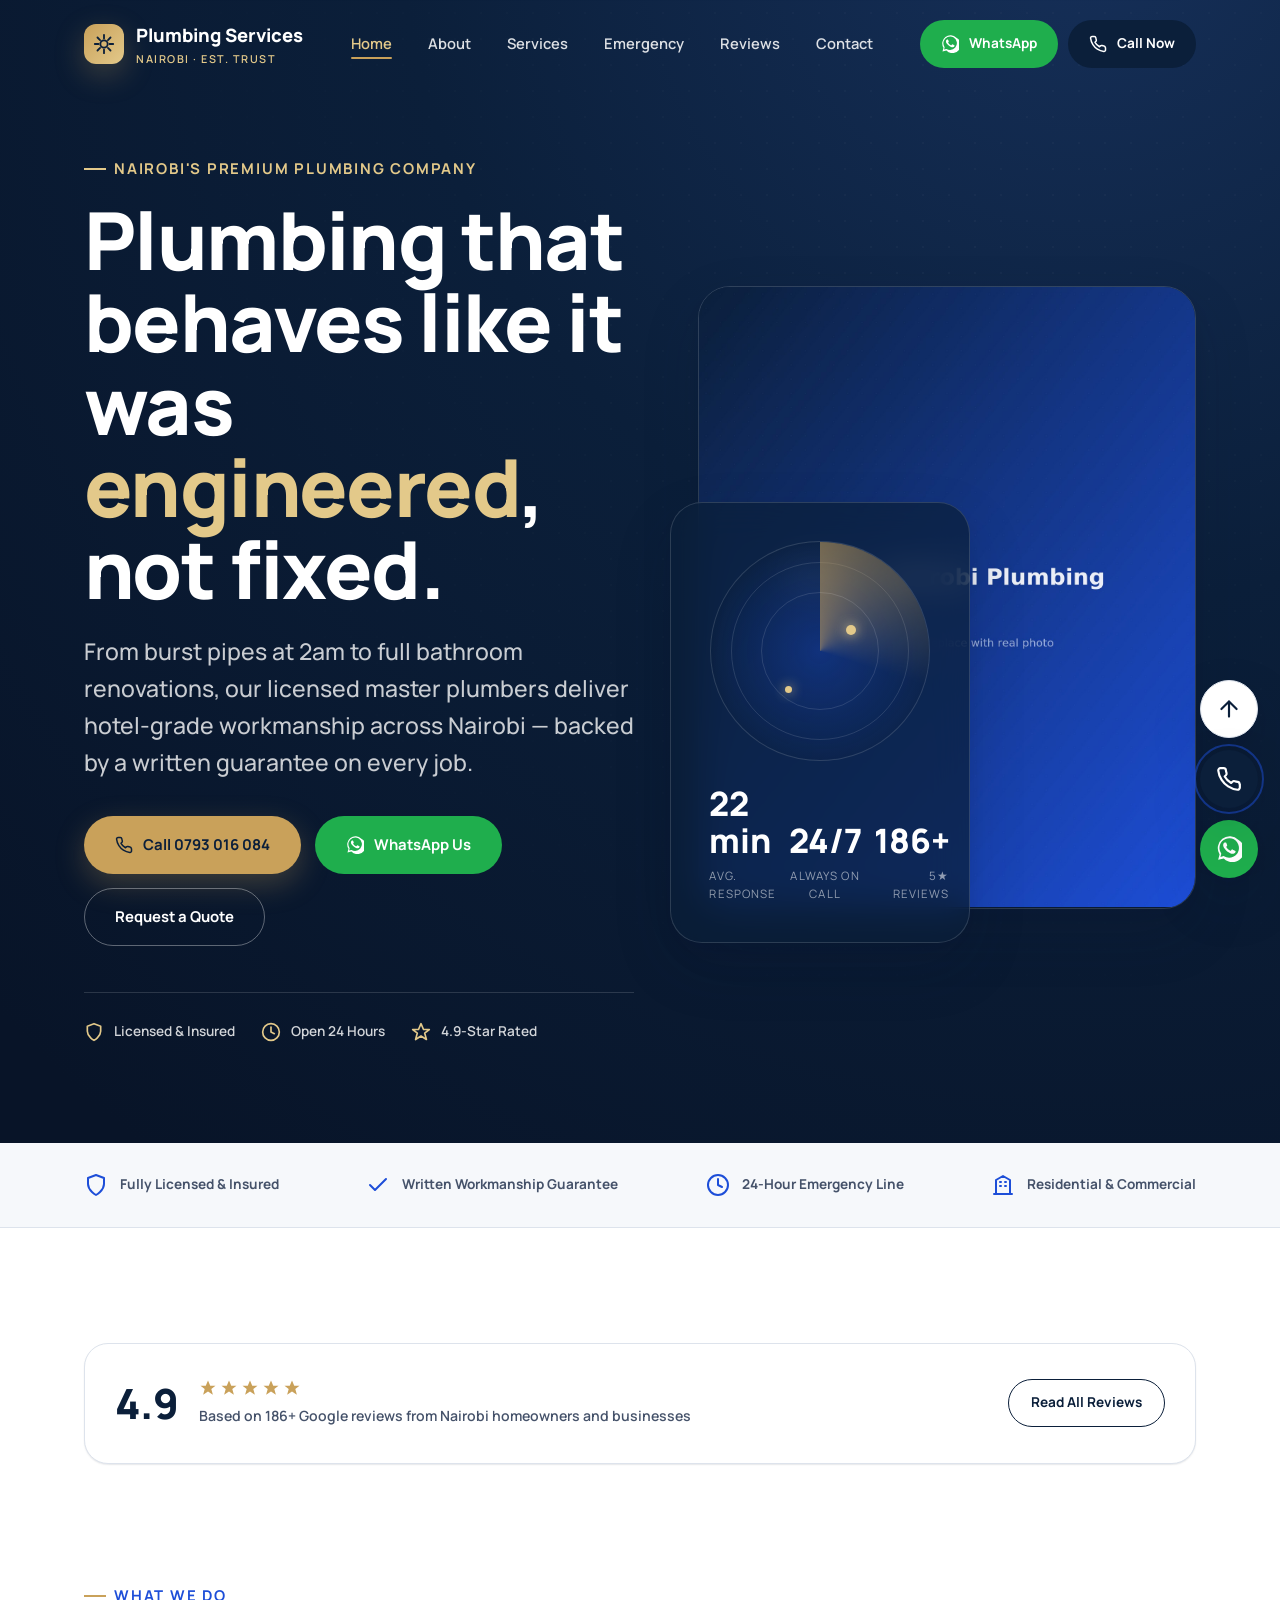
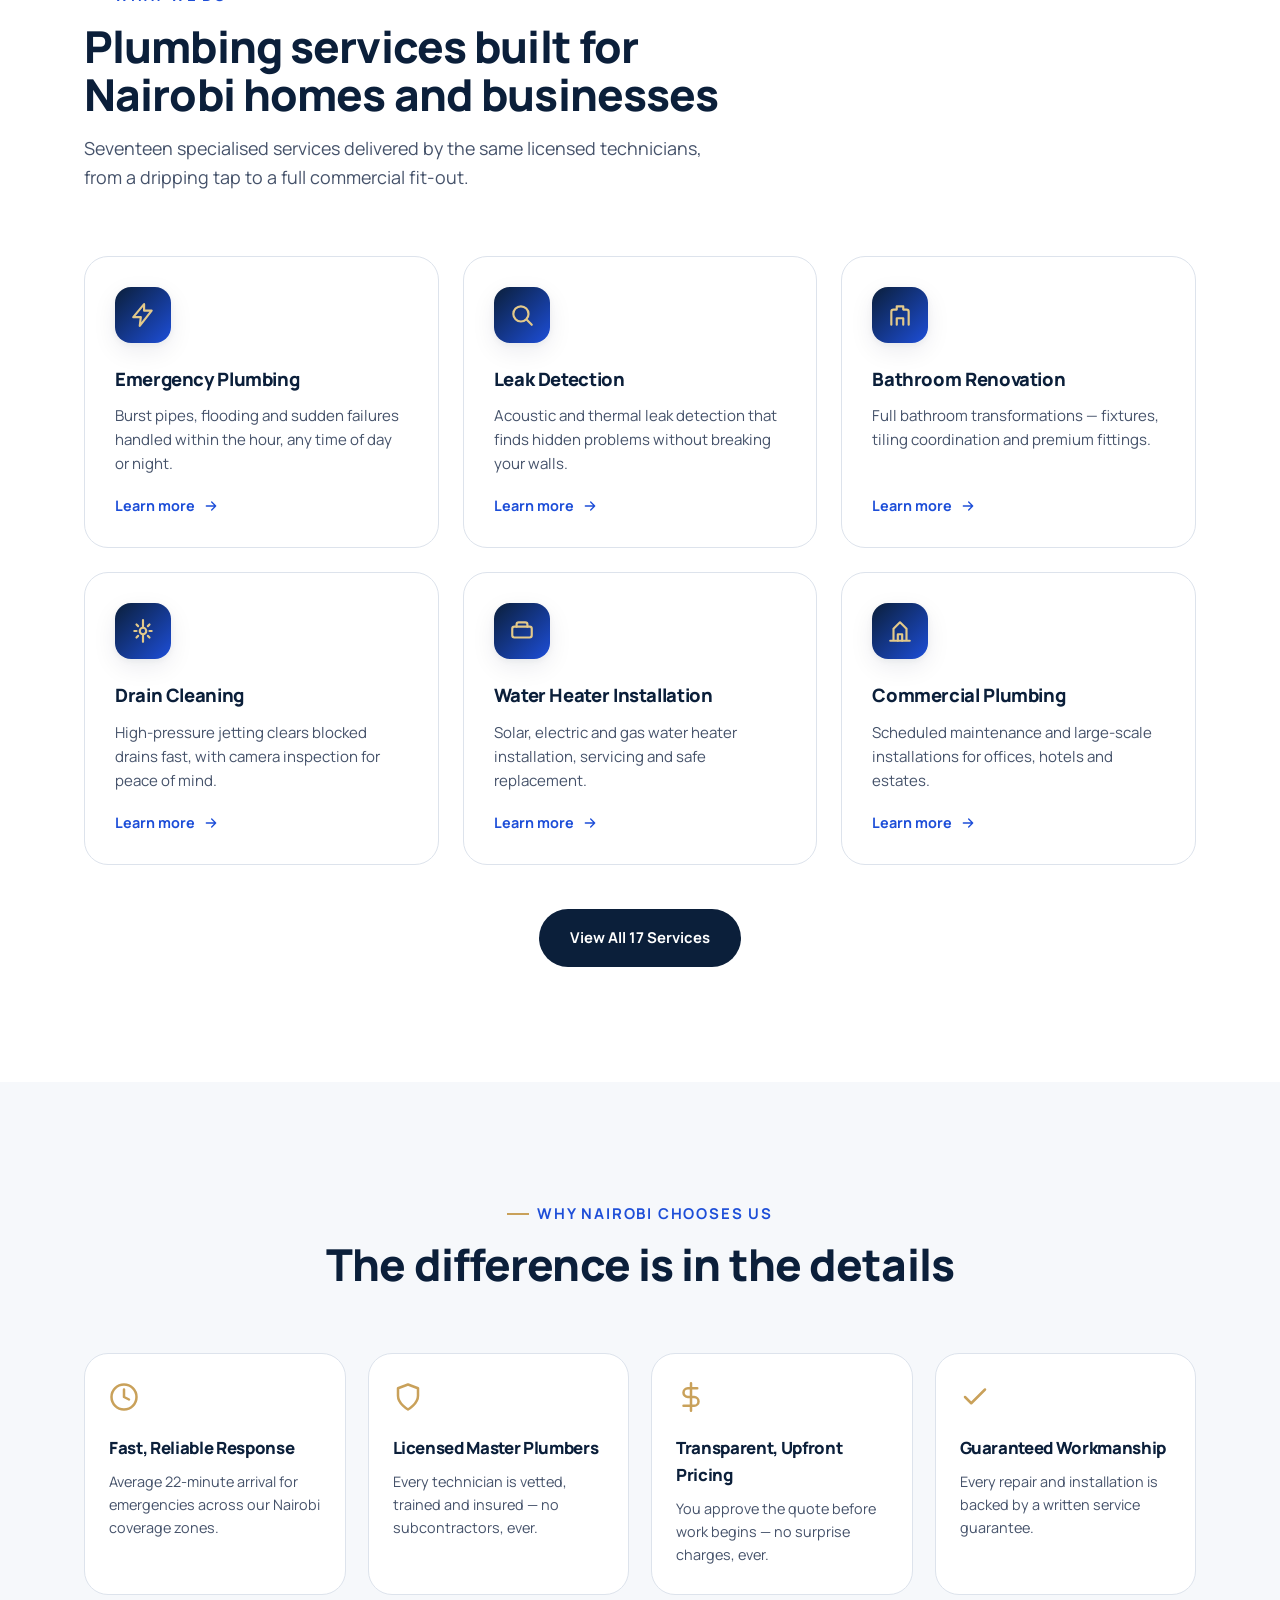
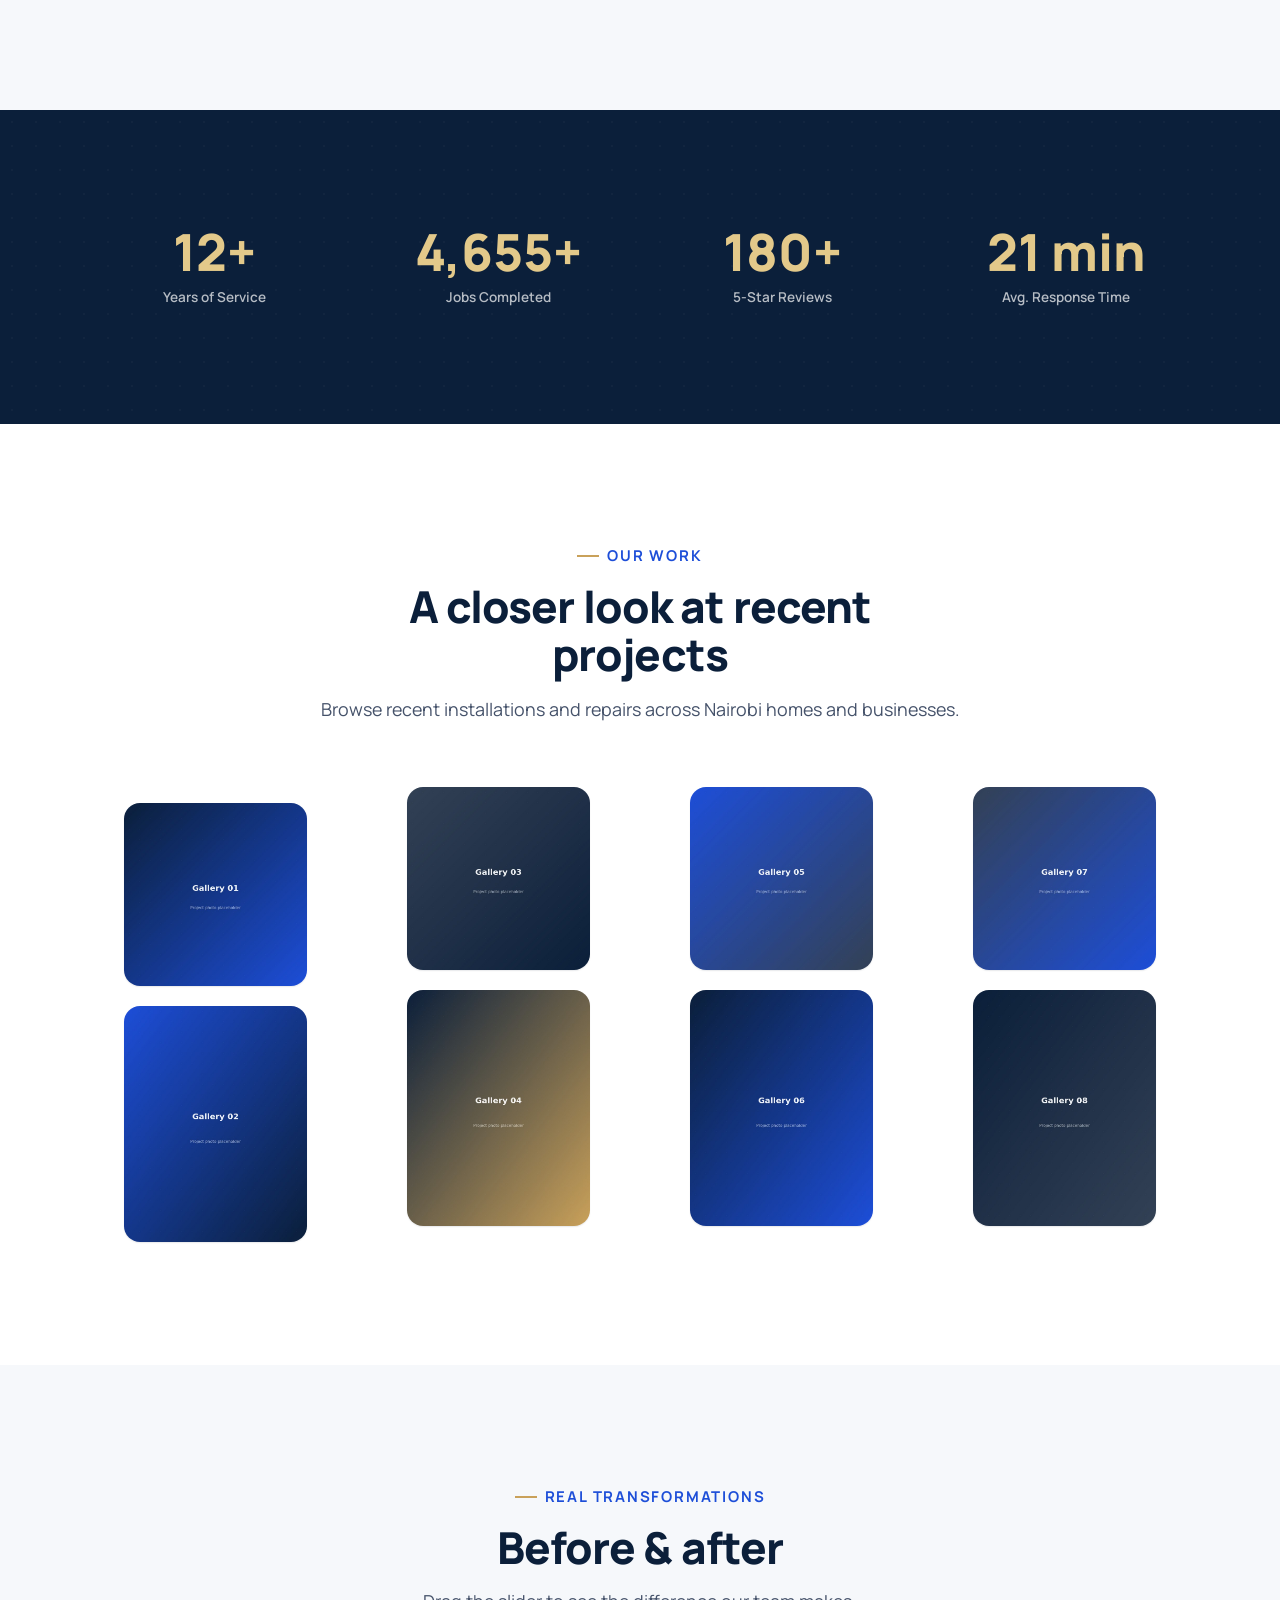
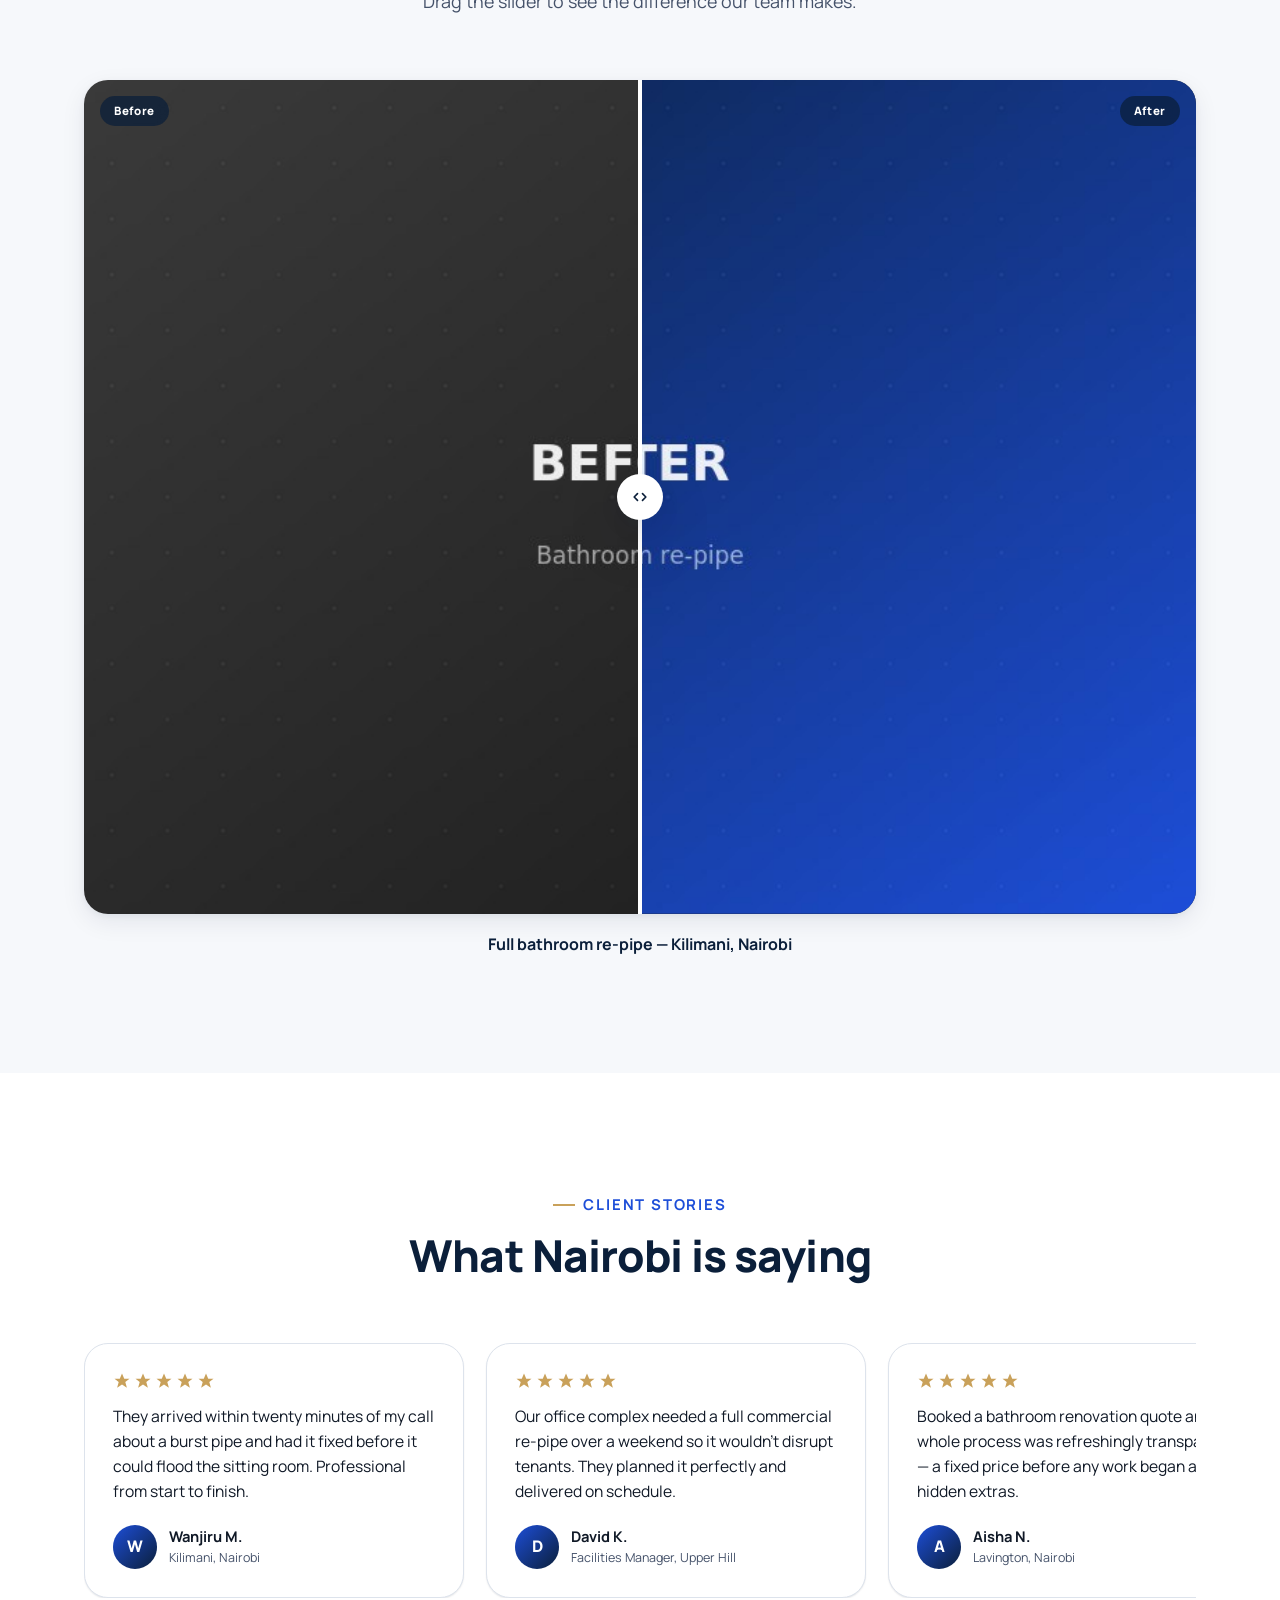
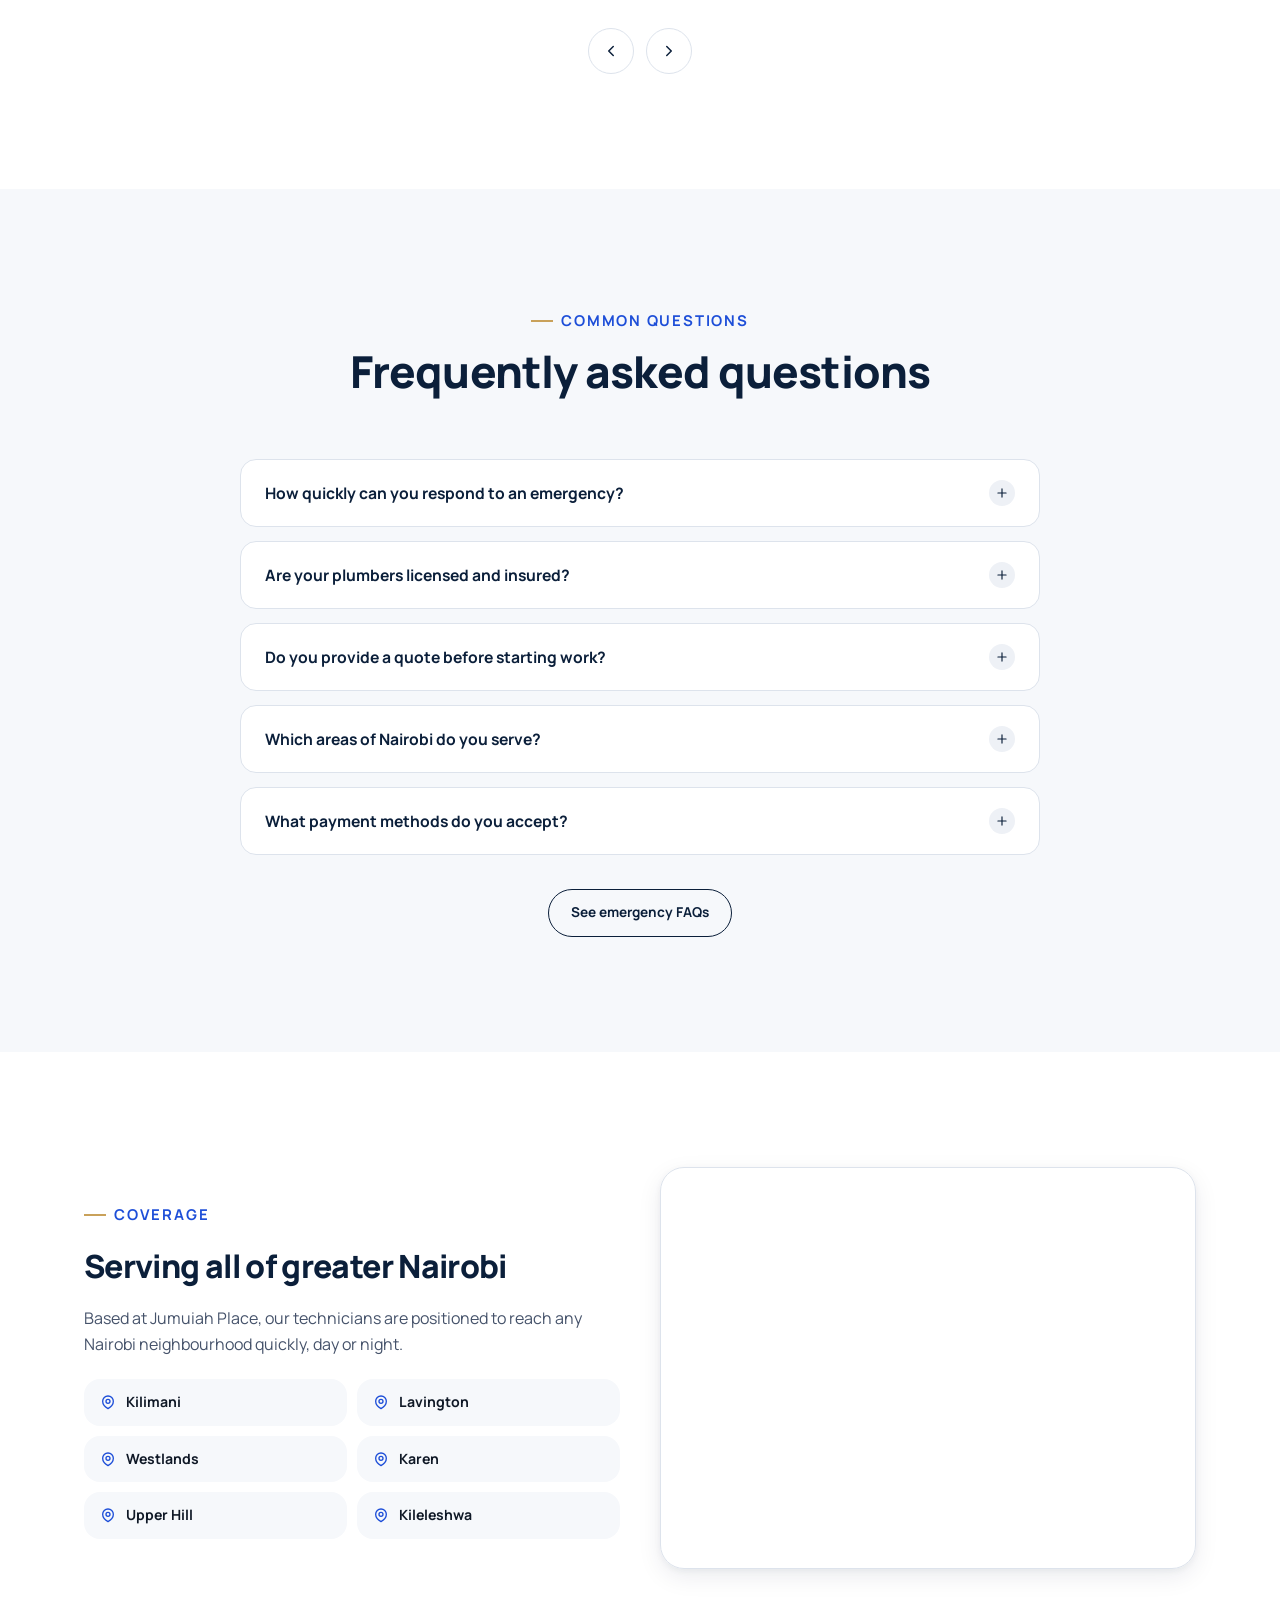
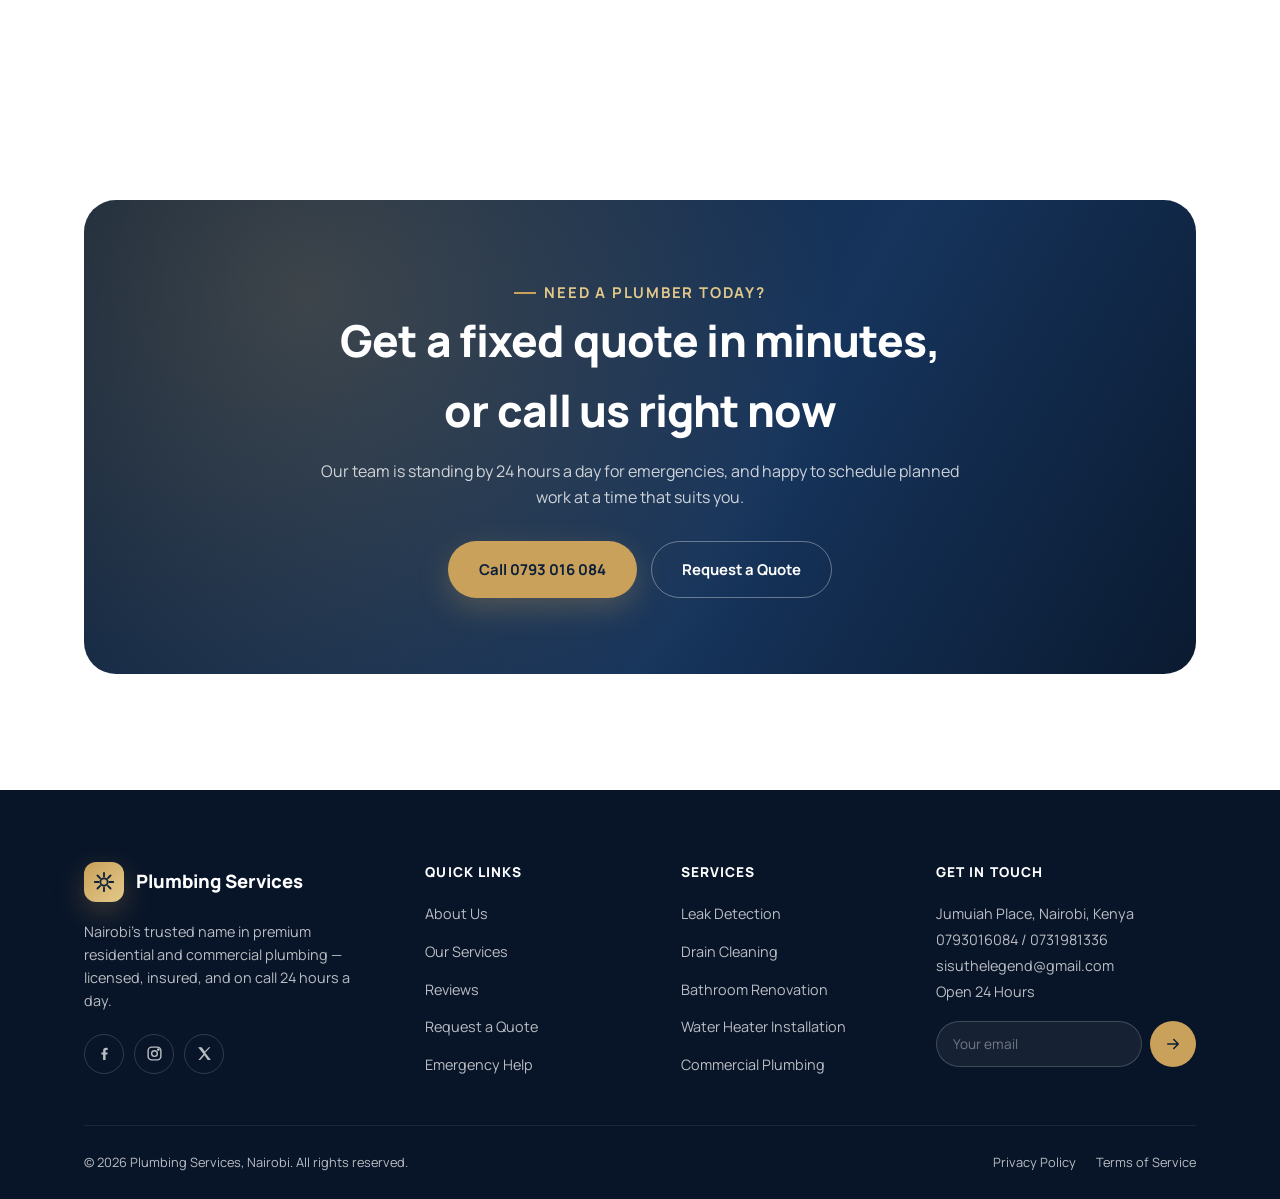
==== commit 22138291: "Update plumbing website" ====
--- a/index.html
+++ b/index.html
@@ -84,24 +84,29 @@
         </div>
       </div>
 
-      <div class="response-card" aria-hidden="false">
-        <div class="radar">
-          <div class="radar-sweep"></div>
-          <div class="radar-dot" style="top:38%;left:62%;"></div>
-          <div class="radar-dot" style="top:66%;left:34%;width:7px;height:7px;"></div>
-        </div>
-        <div class="response-figures">
-          <div>
-            <span class="num">22 min</span>
-            <span class="lbl">Avg. Response</span>
+      <div class="hero-visual">
+        <div class="hero-image-wrap">
+          <img src="images/hero/hero-plumber.jpg" alt="Licensed Plumbing Services technician at work on a plumbing installation in Nairobi" class="hero-image" width="1600" height="1000">
+        </div>
+        <div class="response-card hero-floating-card" aria-hidden="false">
+          <div class="radar">
+            <div class="radar-sweep"></div>
+            <div class="radar-dot" style="top:38%;left:62%;"></div>
+            <div class="radar-dot" style="top:66%;left:34%;width:7px;height:7px;"></div>
           </div>
-          <div>
-            <span class="num">24/7</span>
-            <span class="lbl">Always On Call</span>
-          </div>
-          <div>
-            <span class="num">186+</span>
-            <span class="lbl">5★ Reviews</span>
+          <div class="response-figures">
+            <div>
+              <span class="num">22 min</span>
+              <span class="lbl">Avg. Response</span>
+            </div>
+            <div>
+              <span class="num">24/7</span>
+              <span class="lbl">Always On Call</span>
+            </div>
+            <div>
+              <span class="num">186+</span>
+              <span class="lbl">5★ Reviews</span>
+            </div>
           </div>
         </div>
       </div>
--- a/css/style.css
+++ b/css/style.css
@@ -217,6 +217,21 @@
 .hero-trust { display: flex; flex-wrap: wrap; gap: 26px; margin-top: 46px; padding-top: 28px; border-top: 1px solid rgba(255,255,255,0.14); }
 .hero-trust-item { display: flex; align-items: center; gap: 10px; font-size: 0.85rem; font-weight: 600; color: rgba(255,255,255,0.82); }
 .hero-trust-item svg { width: 20px; height: 20px; color: var(--gold-light); flex-shrink: 0; }
+
+/* Hero visual: large image with floating response card overlay */
+.hero-visual { position: relative; }
+.hero-image-wrap {
+  border-radius: var(--r-xl); overflow: hidden; box-shadow: var(--shadow-lg);
+  aspect-ratio: 4 / 5; border: 1px solid rgba(255,255,255,0.14);
+}
+.hero-image {
+  width: 100%; height: 100%; object-fit: cover; display: block;
+  animation: heroImageIn 1s .2s cubic-bezier(.2,.8,.2,1) both;
+}
+.hero-floating-card.response-card {
+  position: absolute; left: -28px; bottom: -34px; width: min(300px, 78%); z-index: 3;
+  background: rgba(11,31,58,0.72);
+}
 
 /* Signature element: live response radar */
 .response-card {
--- a/css/responsive.css
+++ b/css/responsive.css
@@ -20,7 +20,12 @@
   .header-actions .btn-navy, .header-actions .btn-whatsapp { display: none; }
   .nav-toggle { display: flex; }
   .hero-grid { grid-template-columns: 1fr; }
-  .response-card { max-width: 420px; margin-inline: auto; }
+  .hero-visual { margin-top: 12px; }
+  .hero-image-wrap { aspect-ratio: 16 / 10; }
+  .hero-floating-card.response-card {
+    position: static; left: auto; bottom: auto;
+    width: min(420px, 94%); margin: -56px auto 0;
+  }
   .areas-map-grid { grid-template-columns: 1fr; }
   .contact-grid { grid-template-columns: 1fr; }
   .footer-grid { grid-template-columns: 1fr 1fr; row-gap: 40px; }
@@ -40,6 +45,8 @@
   .coverage-list { columns: 1; }
   .hero-cta-row .btn, .cta-banner .hero-cta-row .btn { width: 100%; }
   .hero-cta-row, .cta-banner .hero-cta-row { flex-direction: column; }
+  .hero-image-wrap { aspect-ratio: 4 / 3; }
+  .hero-floating-card.response-card { margin-top: -40px; padding: 22px; }
   .trust-strip .container { justify-content: center; text-align: center; }
   .footer-bottom { flex-direction: column; text-align: center; }
 }
--- a/css/animations.css
+++ b/css/animations.css
@@ -28,6 +28,7 @@
 
 @keyframes heroUp { from { opacity: 0; transform: translateY(22px); } to { opacity: 1; transform: translateY(0); } }
 @keyframes heroScale { from { opacity: 0; transform: translateY(20px) scale(0.96); } to { opacity: 1; transform: translateY(0) scale(1); } }
+@keyframes heroImageIn { from { opacity: 0; transform: scale(1.06); } to { opacity: 1; transform: scale(1); } }
 
 /* Marquee-like trust strip micro entrance */
 .trust-strip-item { animation: fadeIn .6s ease both; }
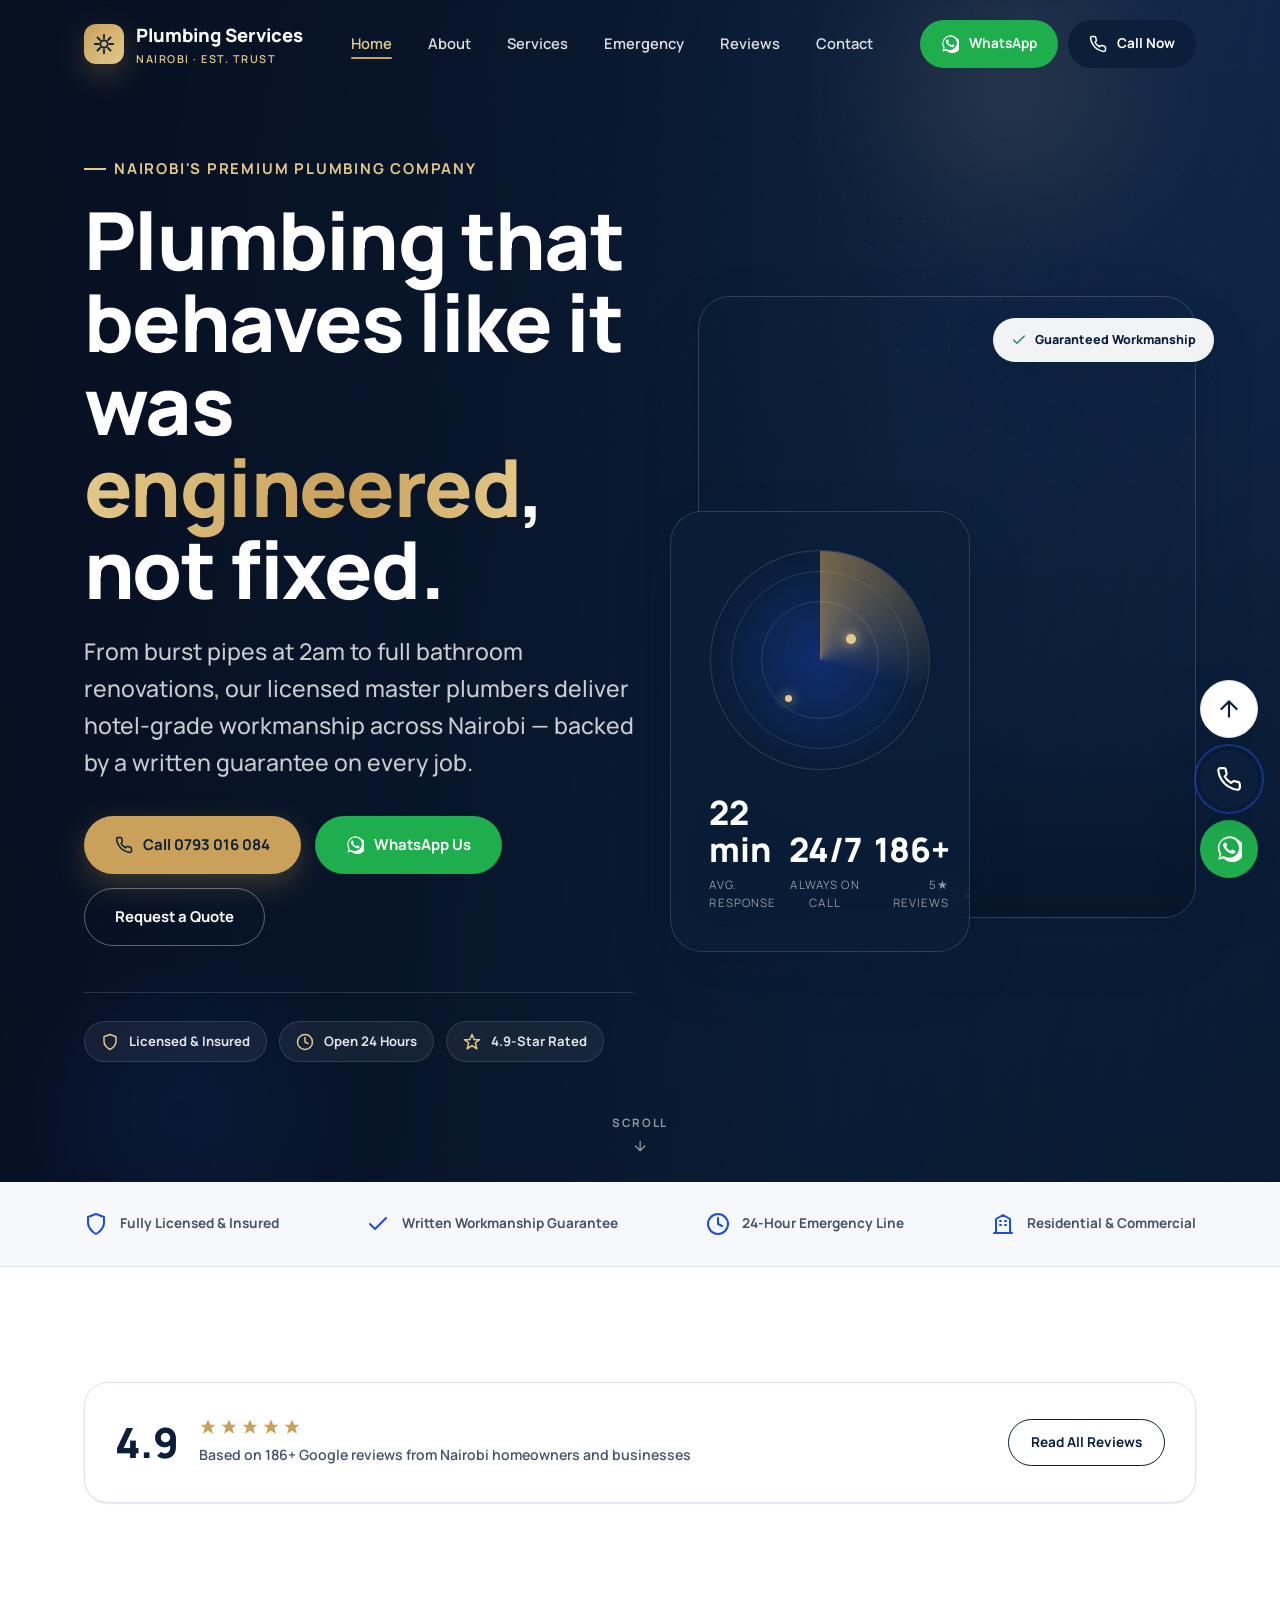
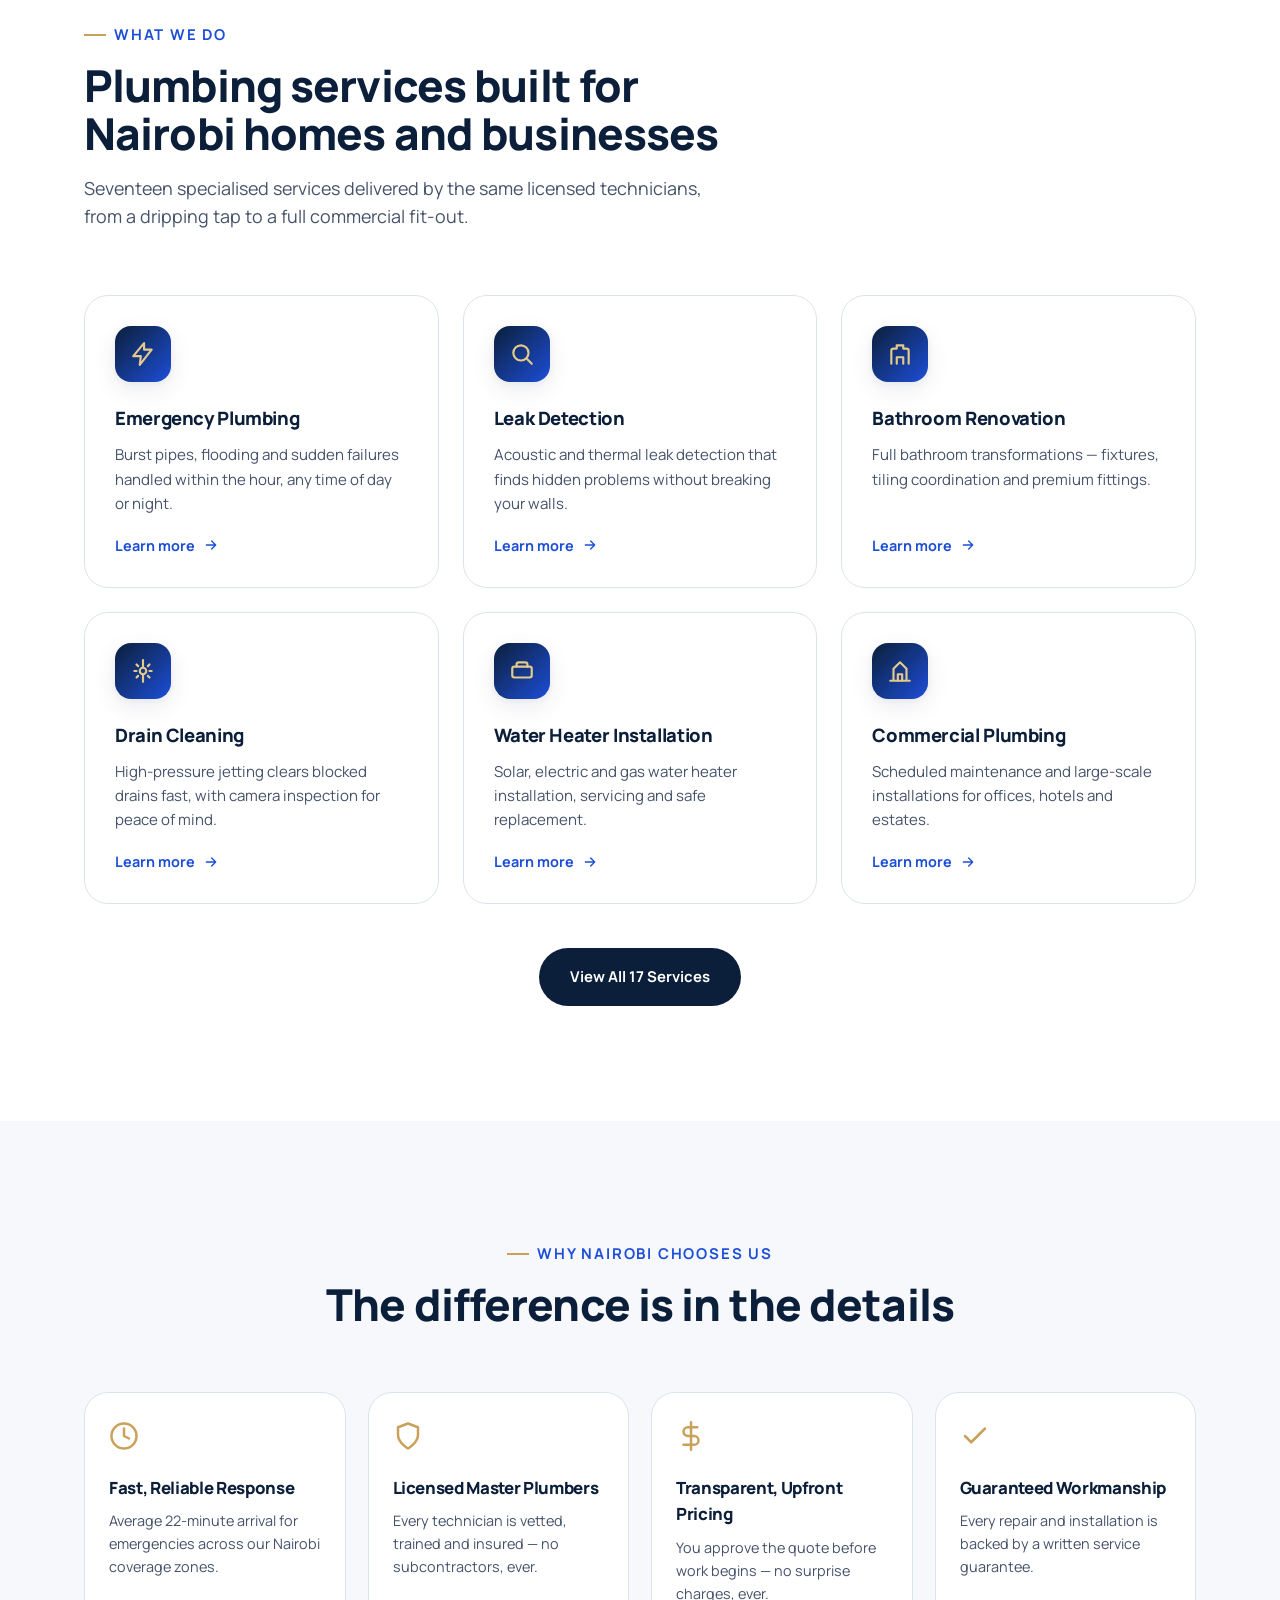
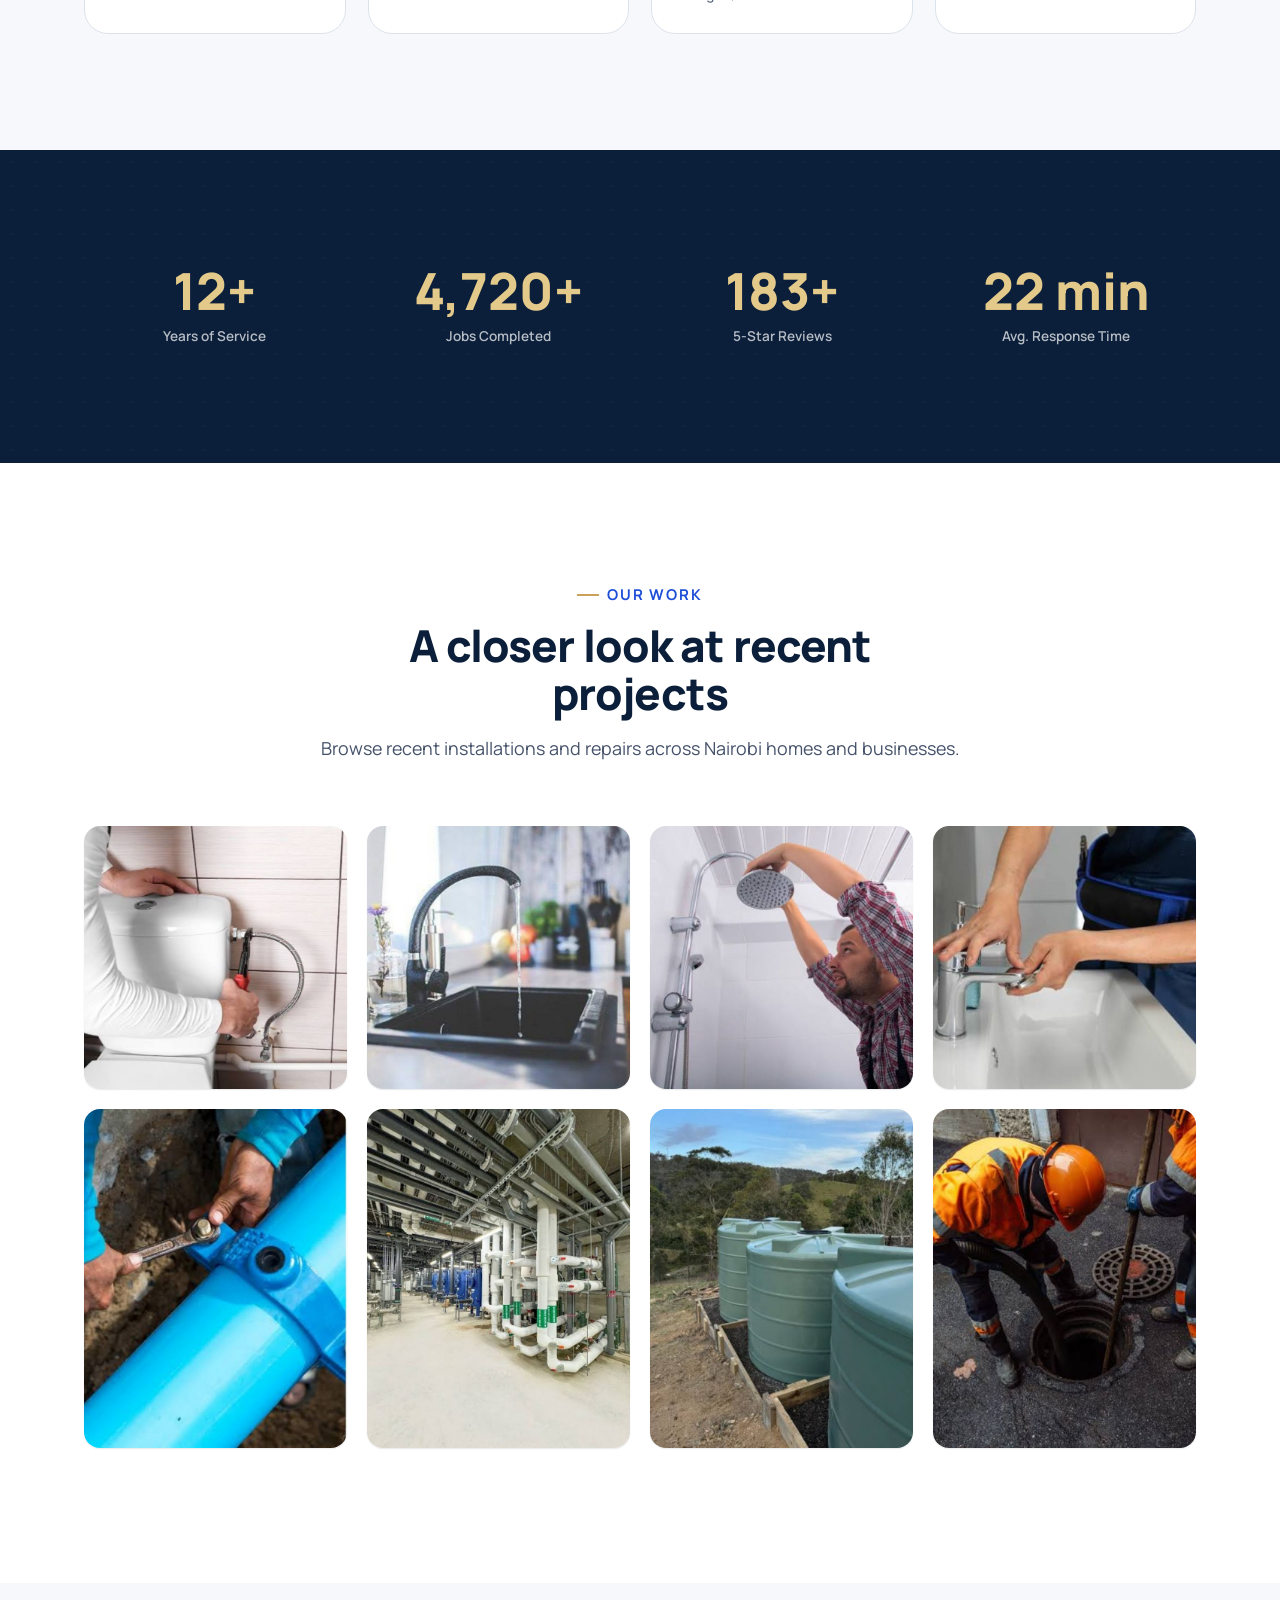
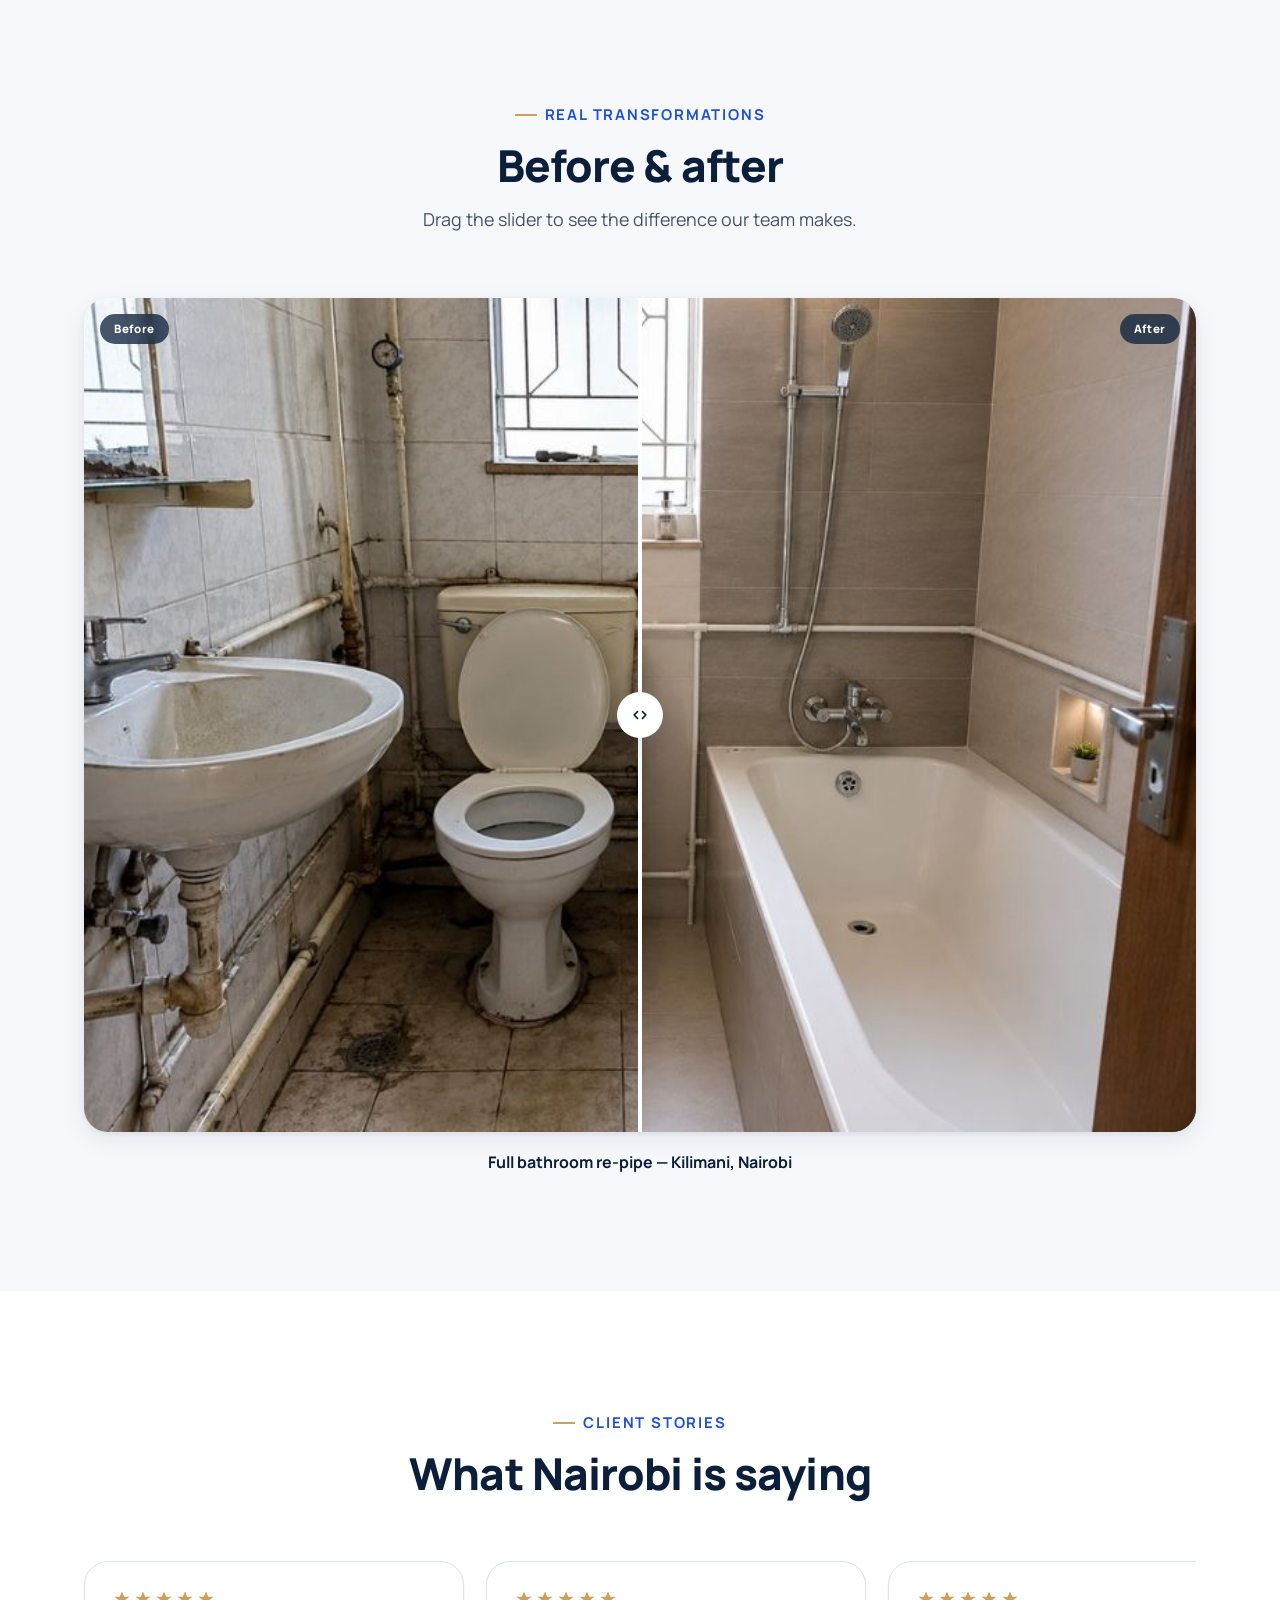
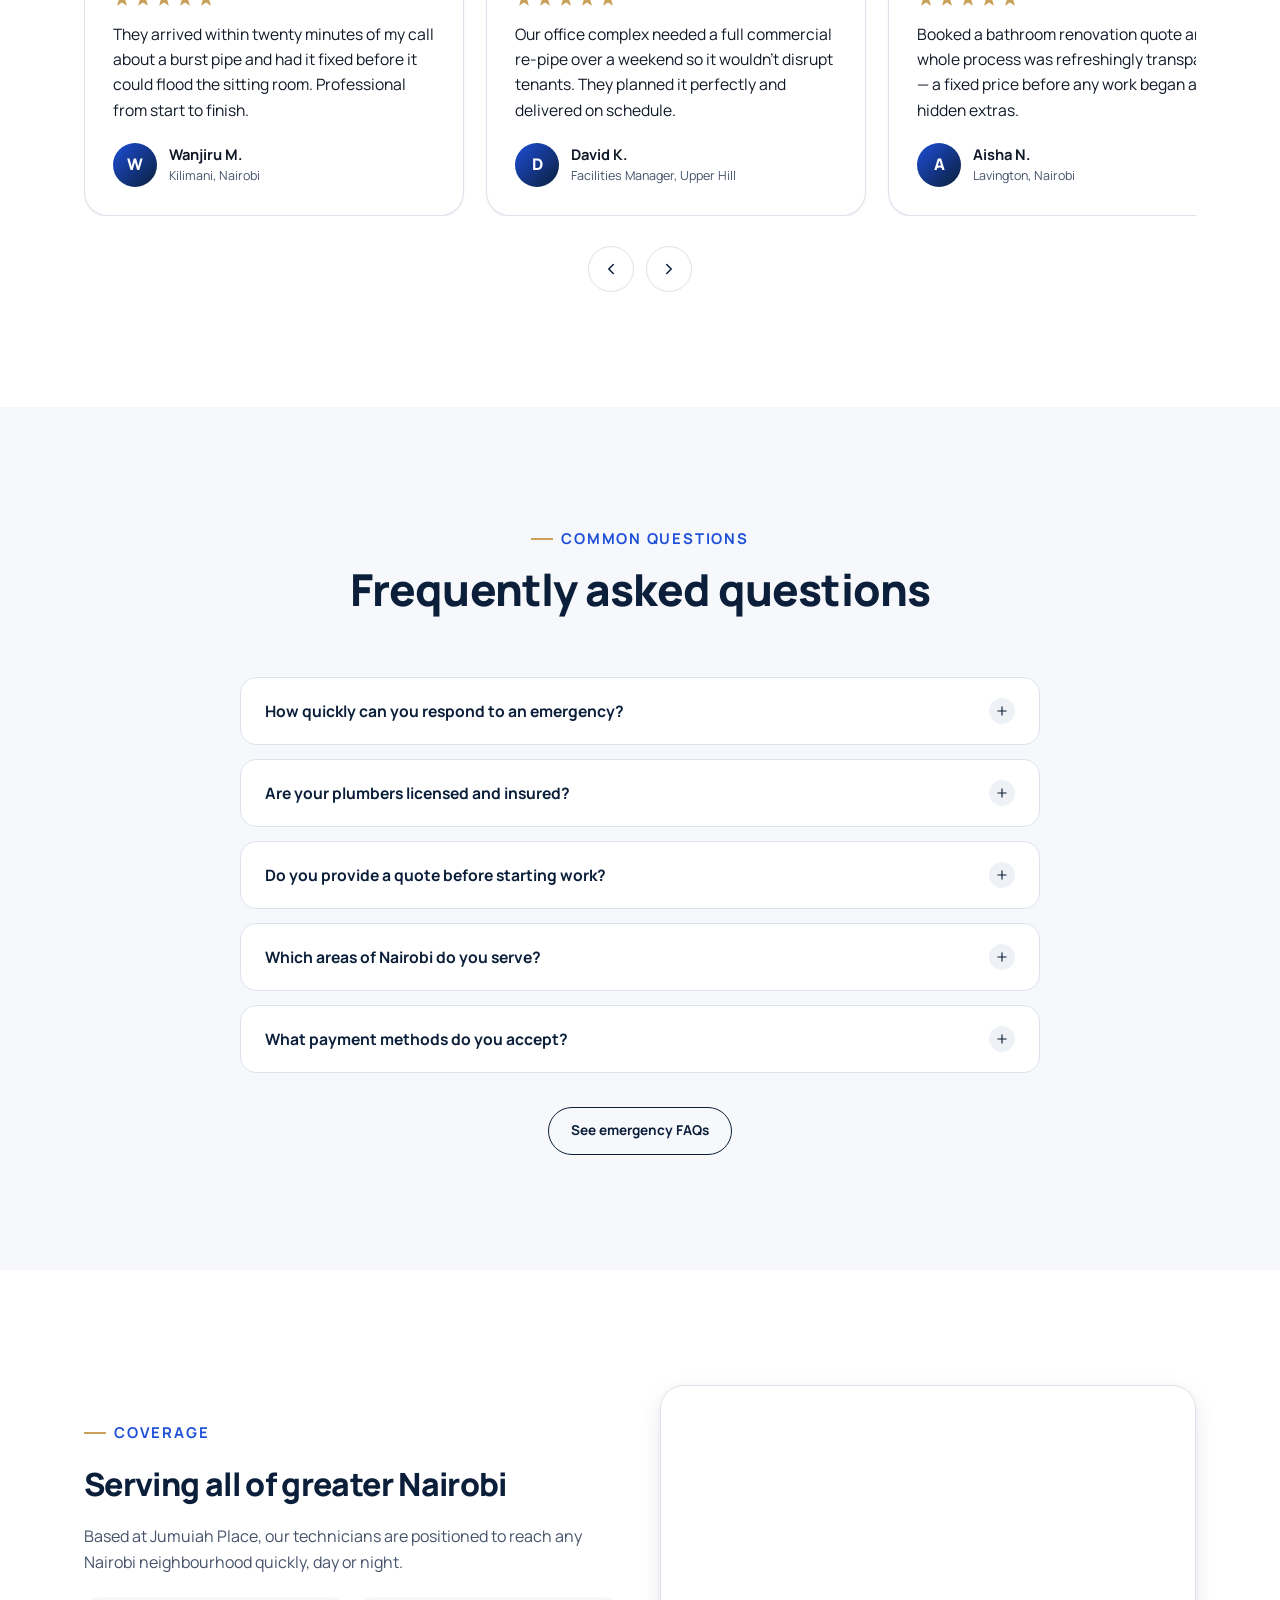
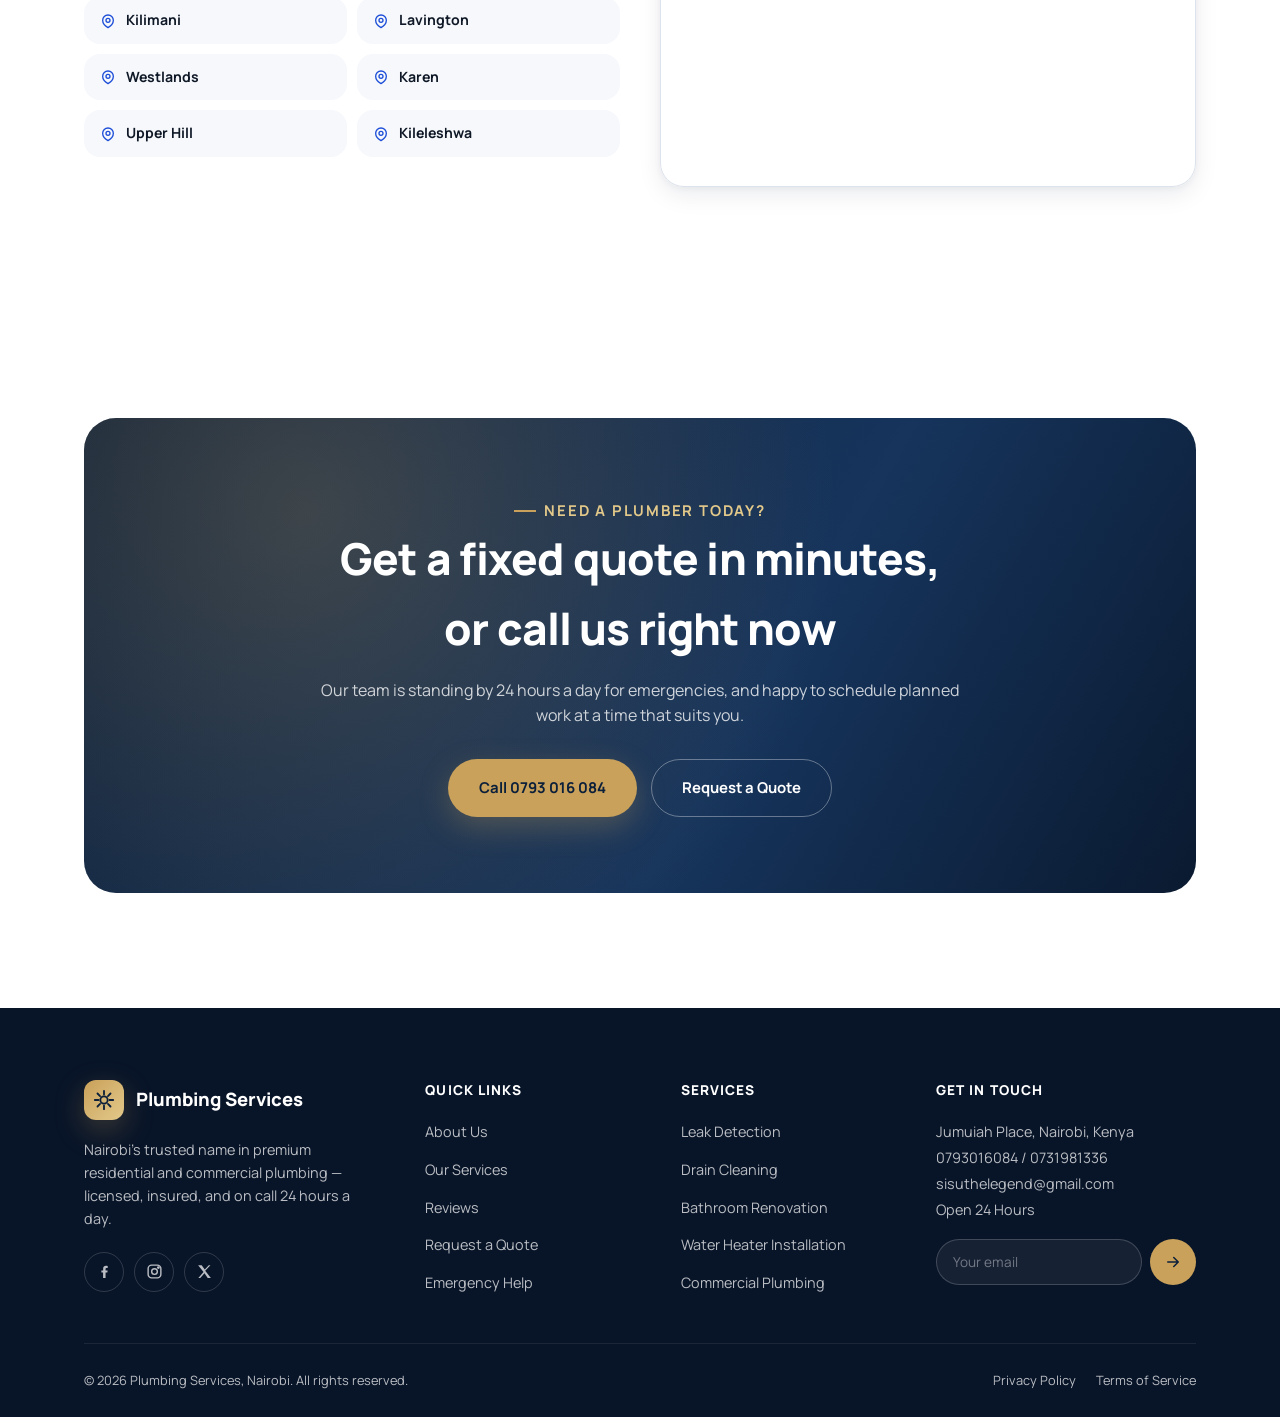
==== commit bcadb75b: "Update website with premium hero section and UI improvements" ====
--- a/index.html
+++ b/index.html
@@ -61,6 +61,20 @@
 
   <!-- HERO -->
   <section class="hero">
+
+    <!-- Ambient full-bleed background slideshow (blurred, darkened) -->
+    <div class="hero-bg-slideshow" aria-hidden="true">
+      <div class="hero-bg-slide" style="background-image:url('images/hero/index-1.jpg');"></div>
+      <div class="hero-bg-slide" style="background-image:url('images/hero/index-2.jpg');"></div>
+      <div class="hero-bg-slide" style="background-image:url('images/hero/index-3.jpg');"></div>
+      <div class="hero-bg-slide" style="background-image:url('images/hero/index-4.jpg');"></div>
+    </div>
+    <div class="hero-scrim" aria-hidden="true"></div>
+
+    <!-- Decorative floating gradient orbs -->
+    <div class="hero-orb hero-orb-a" aria-hidden="true"></div>
+    <div class="hero-orb hero-orb-b" aria-hidden="true"></div>
+
     <div class="container hero-grid">
       <div class="hero-copy">
         <span class="eyebrow">Nairobi's Premium Plumbing Company</span>
@@ -86,7 +100,16 @@
 
       <div class="hero-visual">
         <div class="hero-image-wrap">
-          <img src="images/hero/hero-plumber.jpg" alt="Licensed Plumbing Services technician at work on a plumbing installation in Nairobi" class="hero-image" width="1600" height="1000">
+          <div class="hero-slideshow" aria-hidden="true">
+            <div class="hero-slide" style="background-image:url('images/hero/index-1.jpg');"></div>
+            <div class="hero-slide" style="background-image:url('images/hero/index-2.jpg');"></div>
+            <div class="hero-slide" style="background-image:url('images/hero/index-3.jpg');"></div>
+            <div class="hero-slide" style="background-image:url('images/hero/index-4.jpg');"></div>
+          </div>
+          <div class="hero-image-sheen" aria-hidden="true"></div>
+          <div class="hero-slide-dots" aria-hidden="true">
+            <span></span><span></span><span></span><span></span>
+          </div>
         </div>
         <div class="response-card hero-floating-card" aria-hidden="false">
           <div class="radar">
@@ -109,7 +132,16 @@
             </div>
           </div>
         </div>
-      </div>
+        <div class="hero-badge-chip" aria-hidden="true">
+          <svg viewBox="0 0 24 24" fill="none" stroke="currentColor" stroke-width="2" stroke-linecap="round" stroke-linejoin="round"><path d="M20 6 9 17l-5-5"/></svg>
+          Guaranteed Workmanship
+        </div>
+      </div>
+    </div>
+
+    <div class="hero-scroll-cue" aria-hidden="true">
+      <span>Scroll</span>
+      <svg viewBox="0 0 24 24" fill="none" stroke="currentColor" stroke-width="2" stroke-linecap="round" stroke-linejoin="round"><path d="M12 5v14M5 12l7 7 7-7"/></svg>
     </div>
   </section>
 
@@ -426,4 +458,4 @@
 <script src="js/testimonials.js"></script>
 <script src="js/faq.js"></script>
 </body>
-</html>
+</html>
--- a/css/style.css
+++ b/css/style.css
@@ -195,43 +195,139 @@
 .mobile-nav-footer .btn { width: 100%; }
 
 /* ==========================================================================
-   HERO
+   HERO — Premium layered slideshow hero
    ========================================================================== */
 .hero {
-  position: relative; overflow: hidden;
+  position: relative; overflow: hidden; isolation: isolate;
   background: radial-gradient(120% 140% at 85% -10%, #16305a 0%, var(--navy) 45%, #081428 100%);
-  color: var(--white); padding-top: calc(var(--header-h) + 64px); padding-bottom: 100px;
+  color: var(--white); padding-top: calc(var(--header-h) + 64px); padding-bottom: 120px;
 }
 .hero::before {
-  content: ''; position: absolute; inset: 0; opacity: 0.5; pointer-events: none;
+  content: ''; position: absolute; inset: 0; opacity: 0.5; pointer-events: none; z-index: 2;
   background-image: radial-gradient(rgba(255,255,255,0.06) 1px, transparent 1px);
   background-size: 26px 26px; mask-image: radial-gradient(circle at 75% 20%, black, transparent 70%);
 }
-.hero-grid { position: relative; z-index: 2; display: grid; grid-template-columns: 1.05fr 0.95fr; gap: clamp(32px, 5vw, 72px); align-items: center; }
+
+/* Ambient full-bleed background slideshow */
+.hero-bg-slideshow { position: absolute; inset: 0; z-index: 0; overflow: hidden; }
+.hero-bg-slide {
+  position: absolute; inset: -4%; width: 108%; height: 108%;
+  background-size: cover; background-position: center; background-repeat: no-repeat;
+  opacity: 0; filter: blur(6px) saturate(85%) brightness(0.6);
+  animation: heroBgKenBurns 24s ease-in-out infinite;
+}
+.hero-bg-slide:nth-child(1) { animation-delay: 0s; }
+.hero-bg-slide:nth-child(2) { animation-delay: -6s; }
+.hero-bg-slide:nth-child(3) { animation-delay: -12s; }
+.hero-bg-slide:nth-child(4) { animation-delay: -18s; }
+
+.hero-scrim {
+  position: absolute; inset: 0; z-index: 1;
+  background:
+    linear-gradient(100deg, rgba(6,15,32,0.94) 0%, rgba(8,20,40,0.86) 38%, rgba(11,31,58,0.55) 68%, rgba(11,31,58,0.35) 100%),
+    radial-gradient(120% 140% at 85% -10%, rgba(22,48,90,0.4) 0%, transparent 55%);
+}
+
+/* Decorative floating gradient orbs */
+.hero-orb {
+  position: absolute; z-index: 1; border-radius: 50%; filter: blur(60px); pointer-events: none; opacity: 0.55;
+  animation: orbFloat 12s ease-in-out infinite;
+}
+.hero-orb-a {
+  width: 340px; height: 340px; top: -80px; right: 8%;
+  background: radial-gradient(circle, rgba(201,161,90,0.35) 0%, transparent 70%);
+}
+.hero-orb-b {
+  width: 260px; height: 260px; bottom: -60px; left: 4%;
+  background: radial-gradient(circle, rgba(29,78,216,0.4) 0%, transparent 70%);
+  animation-delay: -6s;
+}
+
+.hero-grid { position: relative; z-index: 3; display: grid; grid-template-columns: 1.05fr 0.95fr; gap: clamp(32px, 5vw, 72px); align-items: center; }
 .hero-copy .eyebrow { color: var(--gold-light); }
 .hero-copy .eyebrow::before { background: var(--gold-light); }
 .hero-copy h1 { color: var(--white); font-size: var(--step5); line-height: 1.03; margin-top: 18px; }
-.hero-copy h1 em { font-style: normal; color: var(--gold-light); }
+.hero-copy h1 em {
+  font-style: normal; background: linear-gradient(100deg, var(--gold-light) 0%, var(--gold) 60%, var(--gold-light) 100%);
+  -webkit-background-clip: text; background-clip: text; color: transparent;
+}
 .hero-copy .lede { margin-top: 22px; font-size: var(--step1); color: rgba(255,255,255,0.78); max-width: 46ch; font-weight: 500; }
 .hero-cta-row { display: flex; flex-wrap: wrap; gap: 14px; margin-top: 36px; }
-.hero-trust { display: flex; flex-wrap: wrap; gap: 26px; margin-top: 46px; padding-top: 28px; border-top: 1px solid rgba(255,255,255,0.14); }
-.hero-trust-item { display: flex; align-items: center; gap: 10px; font-size: 0.85rem; font-weight: 600; color: rgba(255,255,255,0.82); }
-.hero-trust-item svg { width: 20px; height: 20px; color: var(--gold-light); flex-shrink: 0; }
-
-/* Hero visual: large image with floating response card overlay */
+
+.hero-trust { display: flex; flex-wrap: wrap; gap: 12px; margin-top: 46px; padding-top: 28px; border-top: 1px solid rgba(255,255,255,0.14); }
+.hero-trust-item {
+  display: flex; align-items: center; gap: 10px; font-size: 0.82rem; font-weight: 700; color: rgba(255,255,255,0.88);
+  padding: 9px 16px; border-radius: var(--r-pill); background: rgba(255,255,255,0.06); border: 1px solid rgba(255,255,255,0.12);
+  backdrop-filter: blur(10px);
+}
+.hero-trust-item svg { width: 18px; height: 18px; color: var(--gold-light); flex-shrink: 0; }
+
+/* Hero visual: framed 4-image Ken Burns slideshow with floating cards */
 .hero-visual { position: relative; }
 .hero-image-wrap {
-  border-radius: var(--r-xl); overflow: hidden; box-shadow: var(--shadow-lg);
-  aspect-ratio: 4 / 5; border: 1px solid rgba(255,255,255,0.14);
-}
-.hero-image {
-  width: 100%; height: 100%; object-fit: cover; display: block;
+  position: relative; border-radius: var(--r-xl); overflow: hidden; box-shadow: var(--shadow-lg);
+  aspect-ratio: 4 / 5; border: 1px solid rgba(255,255,255,0.16);
   animation: heroImageIn 1s .2s cubic-bezier(.2,.8,.2,1) both;
 }
+.hero-slideshow { position: absolute; inset: 0; overflow: hidden; }
+.hero-slide {
+  position: absolute; inset: 0; width: 100%; height: 100%;
+  background-size: cover; background-position: center; background-repeat: no-repeat;
+  opacity: 0; transform: scale(1) translateX(0);
+  animation: heroKenBurns 20s ease-in-out infinite;
+}
+.hero-slide:nth-child(1) { animation-delay: 0s; }
+.hero-slide:nth-child(2) { animation-delay: -5s; }
+.hero-slide:nth-child(3) { animation-delay: -10s; }
+.hero-slide:nth-child(4) { animation-delay: -15s; }
+
+/* Diagonal glass sheen sweeping across the framed image for a premium finish */
+.hero-image-sheen {
+  position: absolute; inset: 0; z-index: 2; pointer-events: none;
+  background: linear-gradient(115deg, transparent 40%, rgba(255,255,255,0.16) 48%, transparent 56%);
+  background-size: 250% 250%;
+  animation: sheenSweep 7s ease-in-out infinite;
+}
+/* Bottom gradient so slide-position dots stay legible */
+.hero-image-wrap::after {
+  content: ''; position: absolute; inset: 0; z-index: 2; pointer-events: none;
+  background: linear-gradient(0deg, rgba(8,16,32,0.55) 0%, transparent 30%);
+}
+.hero-slide-dots {
+  position: absolute; left: 50%; bottom: 18px; transform: translateX(-50%); z-index: 3;
+  display: flex; gap: 7px;
+}
+.hero-slide-dots span {
+  width: 6px; height: 6px; border-radius: 50%; background: rgba(255,255,255,0.35);
+  animation: dotPulse 20s ease-in-out infinite;
+}
+.hero-slide-dots span:nth-child(1) { animation-delay: 0s; }
+.hero-slide-dots span:nth-child(2) { animation-delay: -5s; }
+.hero-slide-dots span:nth-child(3) { animation-delay: -10s; }
+.hero-slide-dots span:nth-child(4) { animation-delay: -15s; }
+
 .hero-floating-card.response-card {
-  position: absolute; left: -28px; bottom: -34px; width: min(300px, 78%); z-index: 3;
+  position: absolute; left: -28px; bottom: -34px; width: min(300px, 78%); z-index: 4;
   background: rgba(11,31,58,0.72);
 }
+
+.hero-badge-chip {
+  position: absolute; top: 22px; right: -18px; z-index: 4;
+  display: flex; align-items: center; gap: 8px;
+  background: rgba(255,255,255,0.95); color: var(--navy);
+  font-weight: 800; font-size: 0.78rem; padding: 12px 18px; border-radius: var(--r-pill);
+  box-shadow: var(--shadow-lg);
+  animation: heroScale .9s .5s cubic-bezier(.2,.8,.2,1) both, badgeFloat 5s ease-in-out 1.4s infinite;
+}
+.hero-badge-chip svg { width: 16px; height: 16px; color: var(--success); flex-shrink: 0; }
+
+.hero-scroll-cue {
+  position: absolute; left: 50%; bottom: 28px; transform: translateX(-50%); z-index: 3;
+  display: flex; flex-direction: column; align-items: center; gap: 6px;
+  color: rgba(255,255,255,0.55); font-size: 0.72rem; font-weight: 700; letter-spacing: 0.14em; text-transform: uppercase;
+  animation: fadeIn 1s 1.2s both;
+}
+.hero-scroll-cue svg { width: 16px; height: 16px; animation: scrollBounce 2s ease-in-out infinite; }
 
 /* Signature element: live response radar */
 .response-card {
@@ -341,34 +437,151 @@
 /* ==========================================================================
    GALLERY / MASONRY
    ========================================================================== */
-.gallery-grid { columns: 4 220px; column-gap: 20px; }
-.gallery-item { break-inside: avoid; margin-bottom: 20px; border-radius: var(--r-md); overflow: hidden; position: relative; box-shadow: var(--shadow-sm); cursor: zoom-in; }
-.gallery-item img { width: 100%; transition: transform .5s cubic-bezier(.2,.8,.2,1); }
-.gallery-item:hover img { transform: scale(1.06); }
+
+.gallery-grid {
+  columns: 4 220px;
+  column-gap: 20px;
+}
+
+.gallery-item {
+  display: block;
+  position: relative;
+  overflow: hidden;
+  margin: 0 0 20px;
+  border-radius: var(--r-md);
+  box-shadow: var(--shadow-sm);
+  cursor: zoom-in;
+
+  /* Prevent items from splitting between columns */
+  break-inside: avoid;
+  -webkit-column-break-inside: avoid;
+  page-break-inside: avoid;
+}
+
+.gallery-item img {
+  display: block;
+  width: 100%;
+  height: auto;
+  vertical-align: middle;
+  transition: transform .5s cubic-bezier(.2, .8, .2, 1);
+}
+
+.gallery-item:hover img {
+  transform: scale(1.06);
+}
+
 .gallery-item .gi-overlay {
-  position: absolute; inset: 0; background: linear-gradient(0deg, rgba(11,31,58,0.75) 0%, transparent 45%);
-  display: flex; align-items: flex-end; padding: 16px; opacity: 0; transition: opacity .3s ease;
-}
-.gallery-item:hover .gi-overlay { opacity: 1; }
-.gi-overlay span { color: var(--white); font-weight: 700; font-size: 0.85rem; }
-.gallery-item[data-cat] { display: block; }
-.gallery-item.is-hidden { display: none; }
+  position: absolute;
+  inset: 0;
+  display: flex;
+  align-items: flex-end;
+  padding: 16px;
+
+  background: linear-gradient(
+    0deg,
+    rgba(11, 31, 58, 0.75) 0%,
+    transparent 45%
+  );
+
+  opacity: 0;
+  transition: opacity .3s ease;
+}
+
+.gallery-item:hover .gi-overlay {
+  opacity: 1;
+}
+
+.gi-overlay span {
+  color: var(--white);
+  font-weight: 700;
+  font-size: 0.85rem;
+}
+
+.gallery-item[data-cat] {
+  display: block;
+}
+
+.gallery-item.is-hidden {
+  display: none;
+}
+
+/* ==========================================================================
+   LIGHTBOX
+   ========================================================================== */
 
 .lightbox {
-  position: fixed; inset: 0; background: rgba(8,16,32,0.92); z-index: 900; display: none;
-  align-items: center; justify-content: center; padding: 40px;
-}
-.lightbox.is-open { display: flex; }
-.lightbox img { max-width: min(90vw, 900px); max-height: 82vh; border-radius: var(--r-md); box-shadow: var(--shadow-lg); }
-.lightbox-close, .lightbox-nav {
-  position: absolute; width: 50px; height: 50px; border-radius: 50%; background: rgba(255,255,255,0.12);
-  border: 1px solid rgba(255,255,255,0.25); color: var(--white); display: flex; align-items: center; justify-content: center;
-}
-.lightbox-close { top: 24px; right: 24px; }
-.lightbox-nav.prev { left: 24px; top: 50%; transform: translateY(-50%); }
-.lightbox-nav.next { right: 24px; top: 50%; transform: translateY(-50%); }
-.lightbox-nav svg, .lightbox-close svg { width: 20px; height: 20px; }
-
+  position: fixed;
+  inset: 0;
+  z-index: 900;
+
+  display: none;
+  align-items: center;
+  justify-content: center;
+
+  padding: 40px;
+  background: rgba(8, 16, 32, 0.92);
+}
+
+.lightbox.is-open {
+  display: flex;
+}
+
+.lightbox img {
+  display: block;
+  max-width: min(90vw, 900px);
+  max-height: 82vh;
+  border-radius: var(--r-md);
+  box-shadow: var(--shadow-lg);
+}
+
+.lightbox-close,
+.lightbox-nav {
+  position: absolute;
+
+  width: 50px;
+  height: 50px;
+
+  display: flex;
+  align-items: center;
+  justify-content: center;
+
+  border: 1px solid rgba(255,255,255,.25);
+  border-radius: 50%;
+
+  background: rgba(255,255,255,.12);
+  color: var(--white);
+
+  cursor: pointer;
+  transition: background .25s ease;
+}
+
+.lightbox-close:hover,
+.lightbox-nav:hover {
+  background: rgba(255,255,255,.22);
+}
+
+.lightbox-close {
+  top: 24px;
+  right: 24px;
+}
+
+.lightbox-nav.prev {
+  left: 24px;
+  top: 50%;
+  transform: translateY(-50%);
+}
+
+.lightbox-nav.next {
+  right: 24px;
+  top: 50%;
+  transform: translateY(-50%);
+}
+
+.lightbox-close svg,
+.lightbox-nav svg {
+  width: 20px;
+  height: 20px;
+}
 /* ==========================================================================
    BEFORE / AFTER SLIDER
    ========================================================================== */
@@ -500,17 +713,37 @@
    PAGE HEADER (interior pages)
    ========================================================================== */
 .page-hero {
-  background: radial-gradient(120% 160% at 90% -20%, #16305a 0%, var(--navy) 45%, #081428 100%);
-  color: var(--white); padding-top: calc(var(--header-h) + 60px); padding-bottom: 64px; position: relative; overflow: hidden;
+  position: relative;
+  overflow: hidden;
+  isolation: isolate;
+
+  /* Background image with dark overlay */
+  background:
+    linear-gradient(
+      rgba(6,18,38,.78),
+      rgba(6,18,38,.82)
+    ),
+    url("../images/hero/about-hero.jpg");
+
+  background-size: cover;
+  background-position: center;
+  background-repeat: no-repeat;
+
+  color: var(--white);
+  padding-top: calc(var(--header-h) + 60px);
+  padding-bottom: 64px;
 }
 .page-hero::before {
-  content: ''; position: absolute; inset: 0; opacity: 0.4;
+  content: ''; position: absolute; inset: 0; opacity: 0.4; z-index: 2;
   background-image: radial-gradient(rgba(255,255,255,0.06) 1px, transparent 1px); background-size: 26px 26px;
 }
-.breadcrumbs { position: relative; z-index: 1; display: flex; gap: 8px; font-size: 0.82rem; color: rgba(255,255,255,0.55); font-weight: 600; }
+.page-hero .hero-bg-slideshow { z-index: 0; }
+.page-hero .hero-scrim { z-index: 1; }
+.page-hero .container { position: relative; z-index: 3; }
+.breadcrumbs { display: flex; gap: 8px; font-size: 0.82rem; color: rgba(255,255,255,0.55); font-weight: 600; }
 .breadcrumbs a:hover { color: var(--gold-light); }
-.page-hero h1 { position: relative; z-index: 1; color: var(--white); font-size: var(--step4); margin-top: 16px; max-width: 20ch; }
-.page-hero p.lede { position: relative; z-index: 1; color: rgba(255,255,255,0.75); margin-top: 16px; max-width: 60ch; font-size: var(--step0); }
+.page-hero h1 { color: var(--white); font-size: var(--step4); margin-top: 16px; max-width: 20ch; }
+.page-hero p.lede { color: rgba(255,255,255,0.75); margin-top: 16px; max-width: 60ch; font-size: var(--step0); }
 
 /* ==========================================================================
    FORMS
--- a/css/animations.css
+++ b/css/animations.css
@@ -29,6 +29,63 @@
 @keyframes heroUp { from { opacity: 0; transform: translateY(22px); } to { opacity: 1; transform: translateY(0); } }
 @keyframes heroScale { from { opacity: 0; transform: translateY(20px) scale(0.96); } to { opacity: 1; transform: translateY(0) scale(1); } }
 @keyframes heroImageIn { from { opacity: 0; transform: scale(1.06); } to { opacity: 1; transform: scale(1); } }
+
+/* ==========================================================================
+   HERO SLIDESHOWS — Ken Burns (slow zoom) + side drift + crossfade
+   Each image gets a quarter of the loop: fade in -> drift/zoom -> fade out -> hold
+   ========================================================================== */
+
+/* Framed hero image box (sharp, 4 images) */
+@keyframes heroKenBurns {
+  0%   { opacity: 0; transform: scale(1) translateX(0); }
+  2%   { opacity: 1; transform: scale(1) translateX(0); }
+  25%  { opacity: 1; transform: scale(1.14) translateX(-2.5%); }
+  28%  { opacity: 0; transform: scale(1.14) translateX(-2.5%); }
+  100% { opacity: 0; transform: scale(1.14) translateX(-2.5%); }
+}
+
+/* Ambient full-bleed background slideshow (blurred, larger drift for depth) */
+@keyframes heroBgKenBurns {
+  0%   { opacity: 0; transform: scale(1) translateX(2%); }
+  3%   { opacity: 0.65; transform: scale(1) translateX(2%); }
+  25%  { opacity: 0.65; transform: scale(1.08) translateX(-2%); }
+  28%  { opacity: 0; transform: scale(1.08) translateX(-2%); }
+  100% { opacity: 0; transform: scale(1.08) translateX(-2%); }
+}
+
+/* Floating decorative gradient orbs */
+@keyframes orbFloat {
+  0%, 100% { transform: translate(0, 0) scale(1); }
+  50% { transform: translate(-16px, 22px) scale(1.08); }
+}
+
+/* Glass sheen sweeping diagonally across the framed hero image */
+@keyframes sheenSweep {
+  0% { background-position: -40% -40%; opacity: 0; }
+  10% { opacity: 1; }
+  45% { opacity: 1; }
+  60% { background-position: 140% 140%; opacity: 0; }
+  100% { background-position: 140% 140%; opacity: 0; }
+}
+
+/* Small dots marking active slide position */
+@keyframes dotPulse {
+  0%, 2% { background: rgba(255,255,255,0.35); width: 6px; }
+  4%, 23% { background: var(--gold-light); width: 18px; }
+  26%, 100% { background: rgba(255,255,255,0.35); width: 6px; }
+}
+
+/* Gentle float for the floating guarantee badge chip */
+@keyframes badgeFloat {
+  0%, 100% { transform: translateY(0); }
+  50% { transform: translateY(-8px); }
+}
+
+/* Scroll cue arrow bounce */
+@keyframes scrollBounce {
+  0%, 100% { transform: translateY(0); opacity: 0.7; }
+  50% { transform: translateY(6px); opacity: 1; }
+}
 
 /* Marquee-like trust strip micro entrance */
 .trust-strip-item { animation: fadeIn .6s ease both; }
@@ -67,4 +124,11 @@
     scroll-behavior: auto !important;
   }
   [data-reveal] { opacity: 1 !important; transform: none !important; }
+  .hero-slide, .hero-bg-slide { opacity: 1 !important; transform: none !important; }
+  .hero-slide:not(:first-child), .hero-bg-slide:not(:first-child) { display: none; }
+  .hero-image-sheen, .hero-orb, .hero-badge-chip, .hero-scroll-cue svg { display: none; }
 }
+
+@media (max-width: 900px) {
+  .hero-badge-chip { display: none; } /* avoid overlap clutter on small screens */
+}
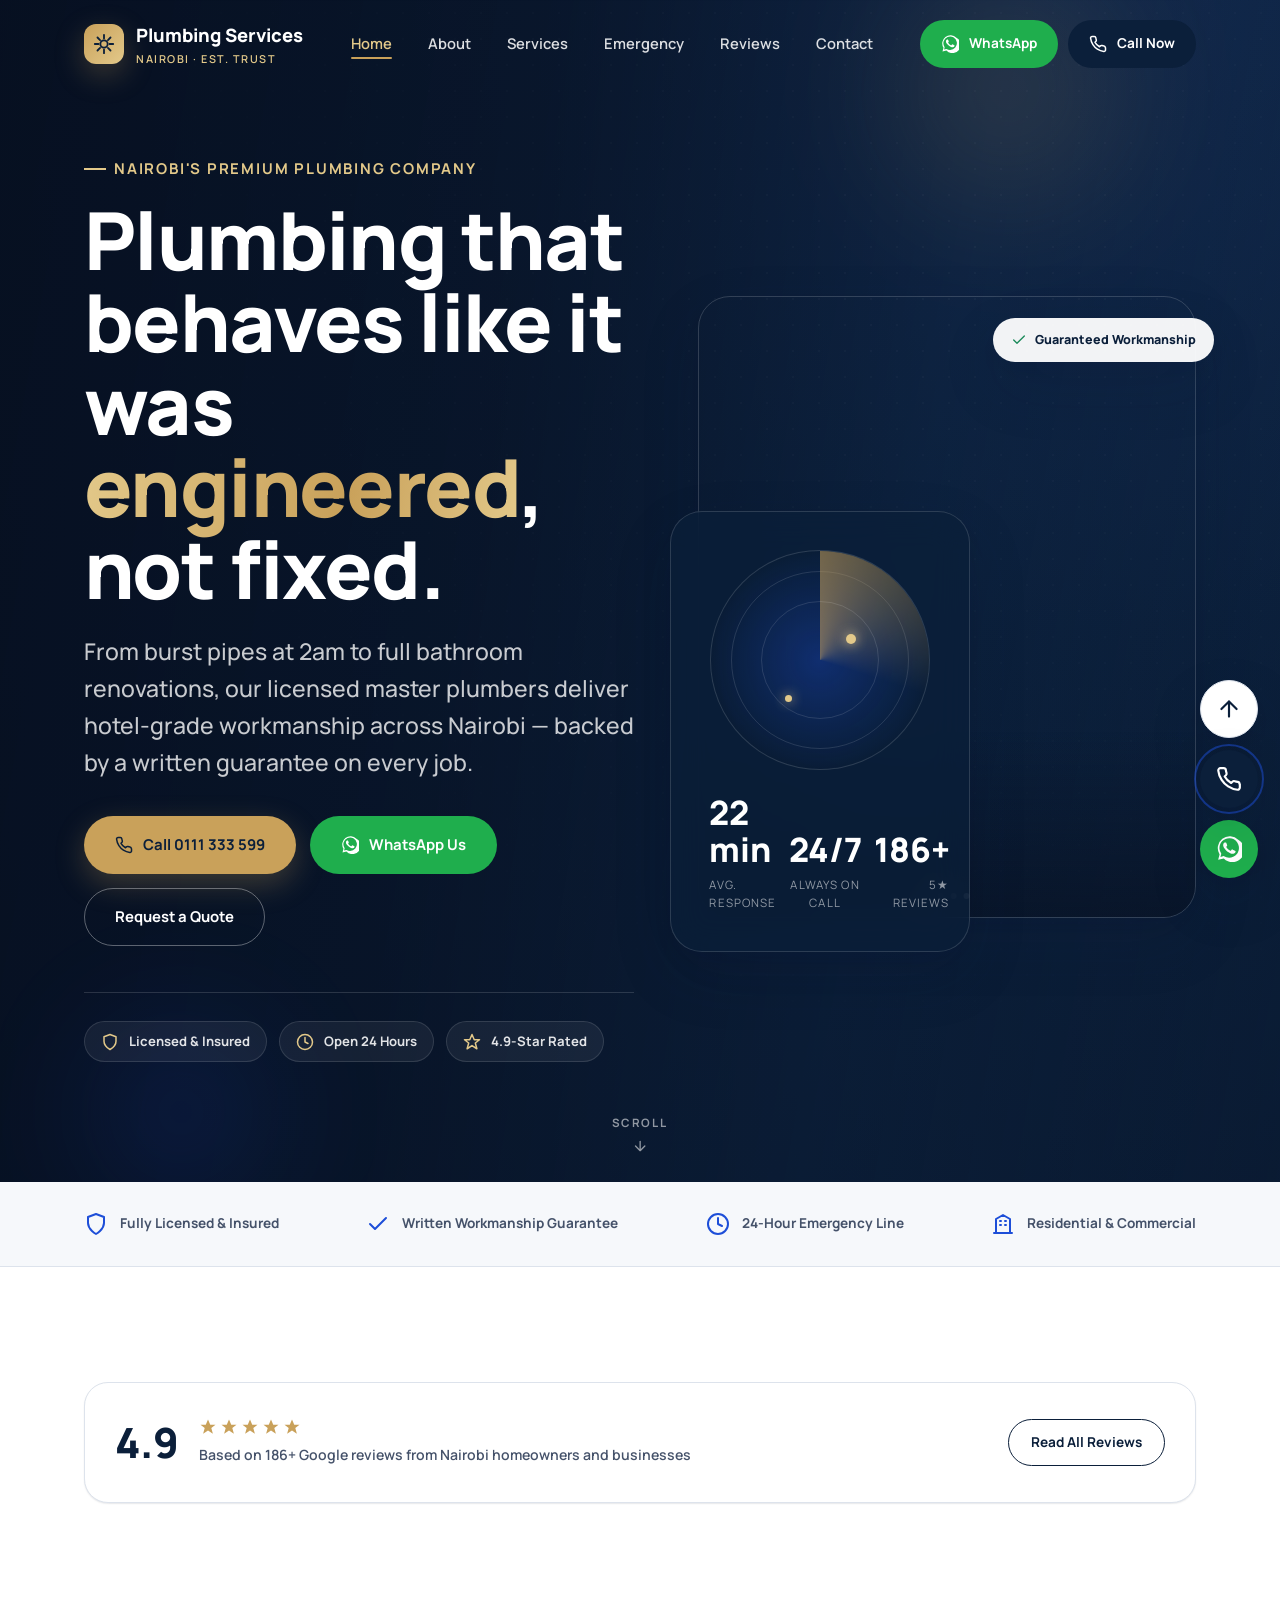
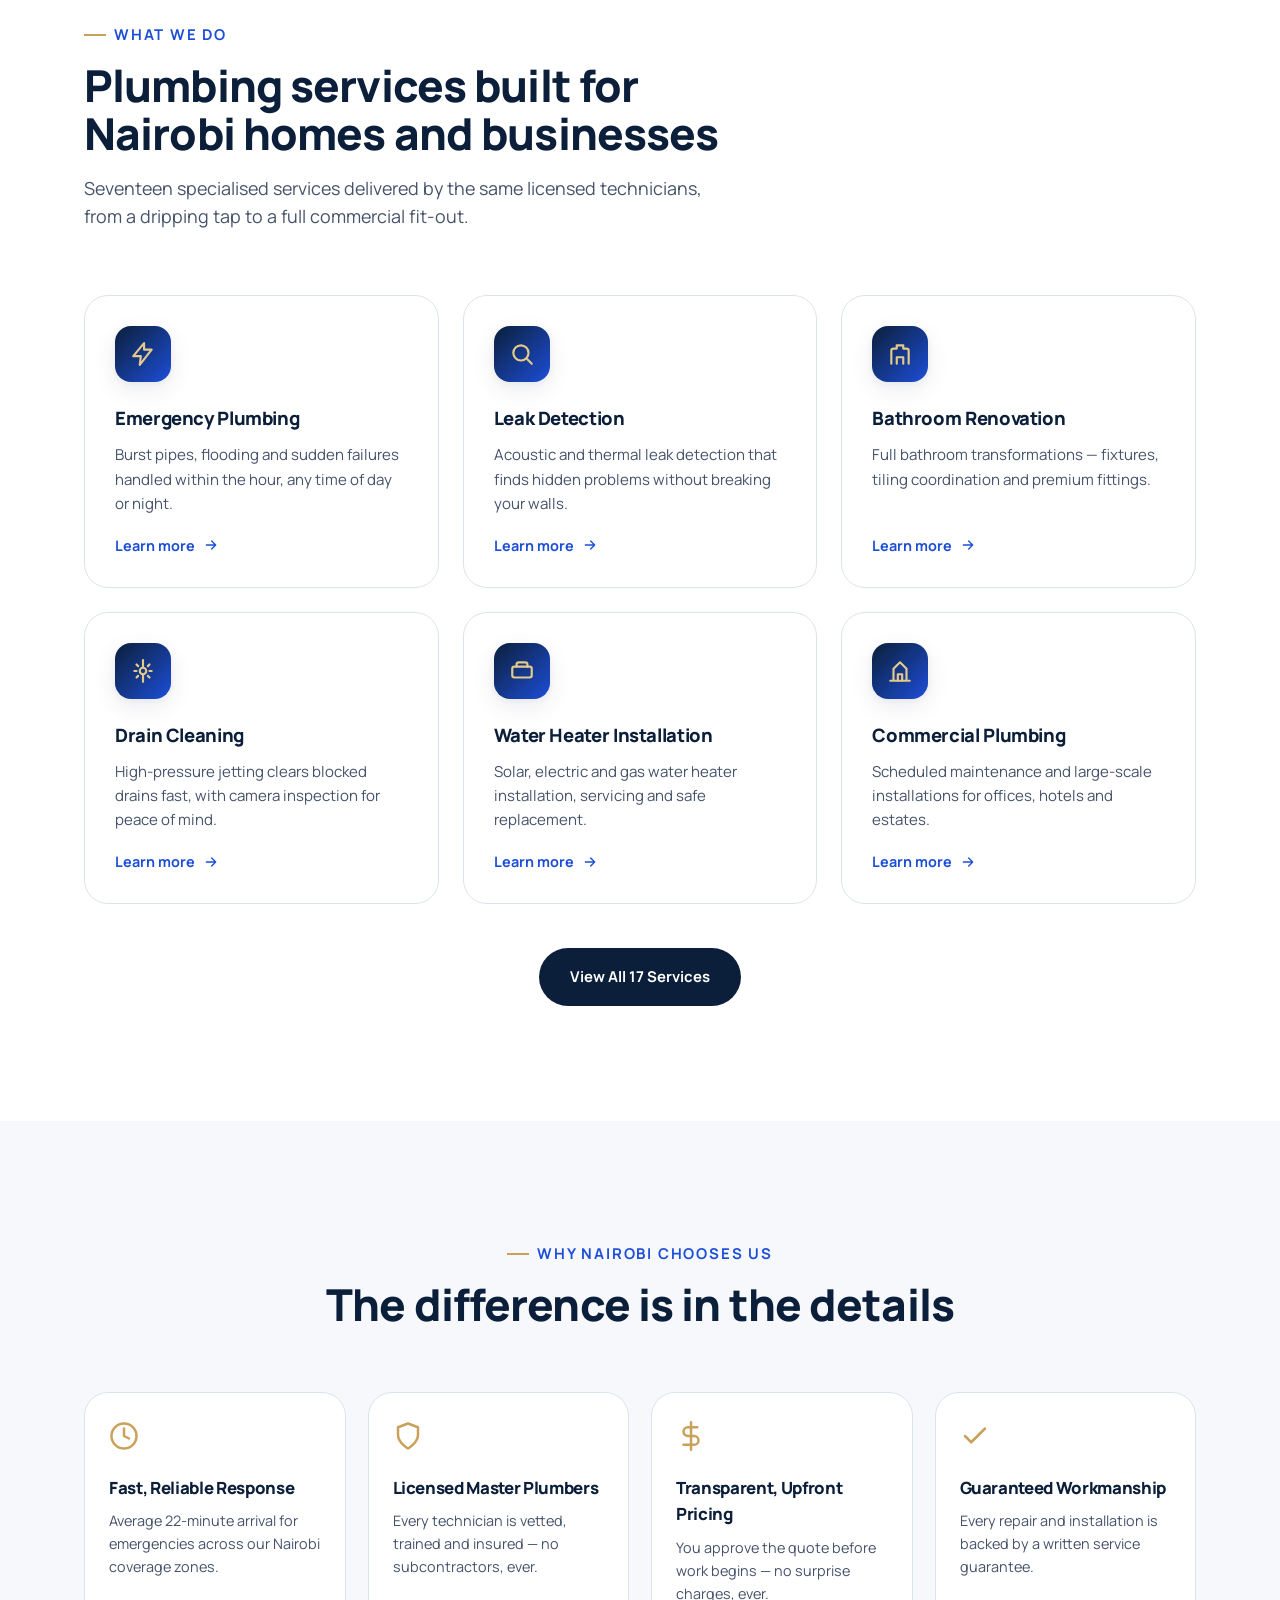
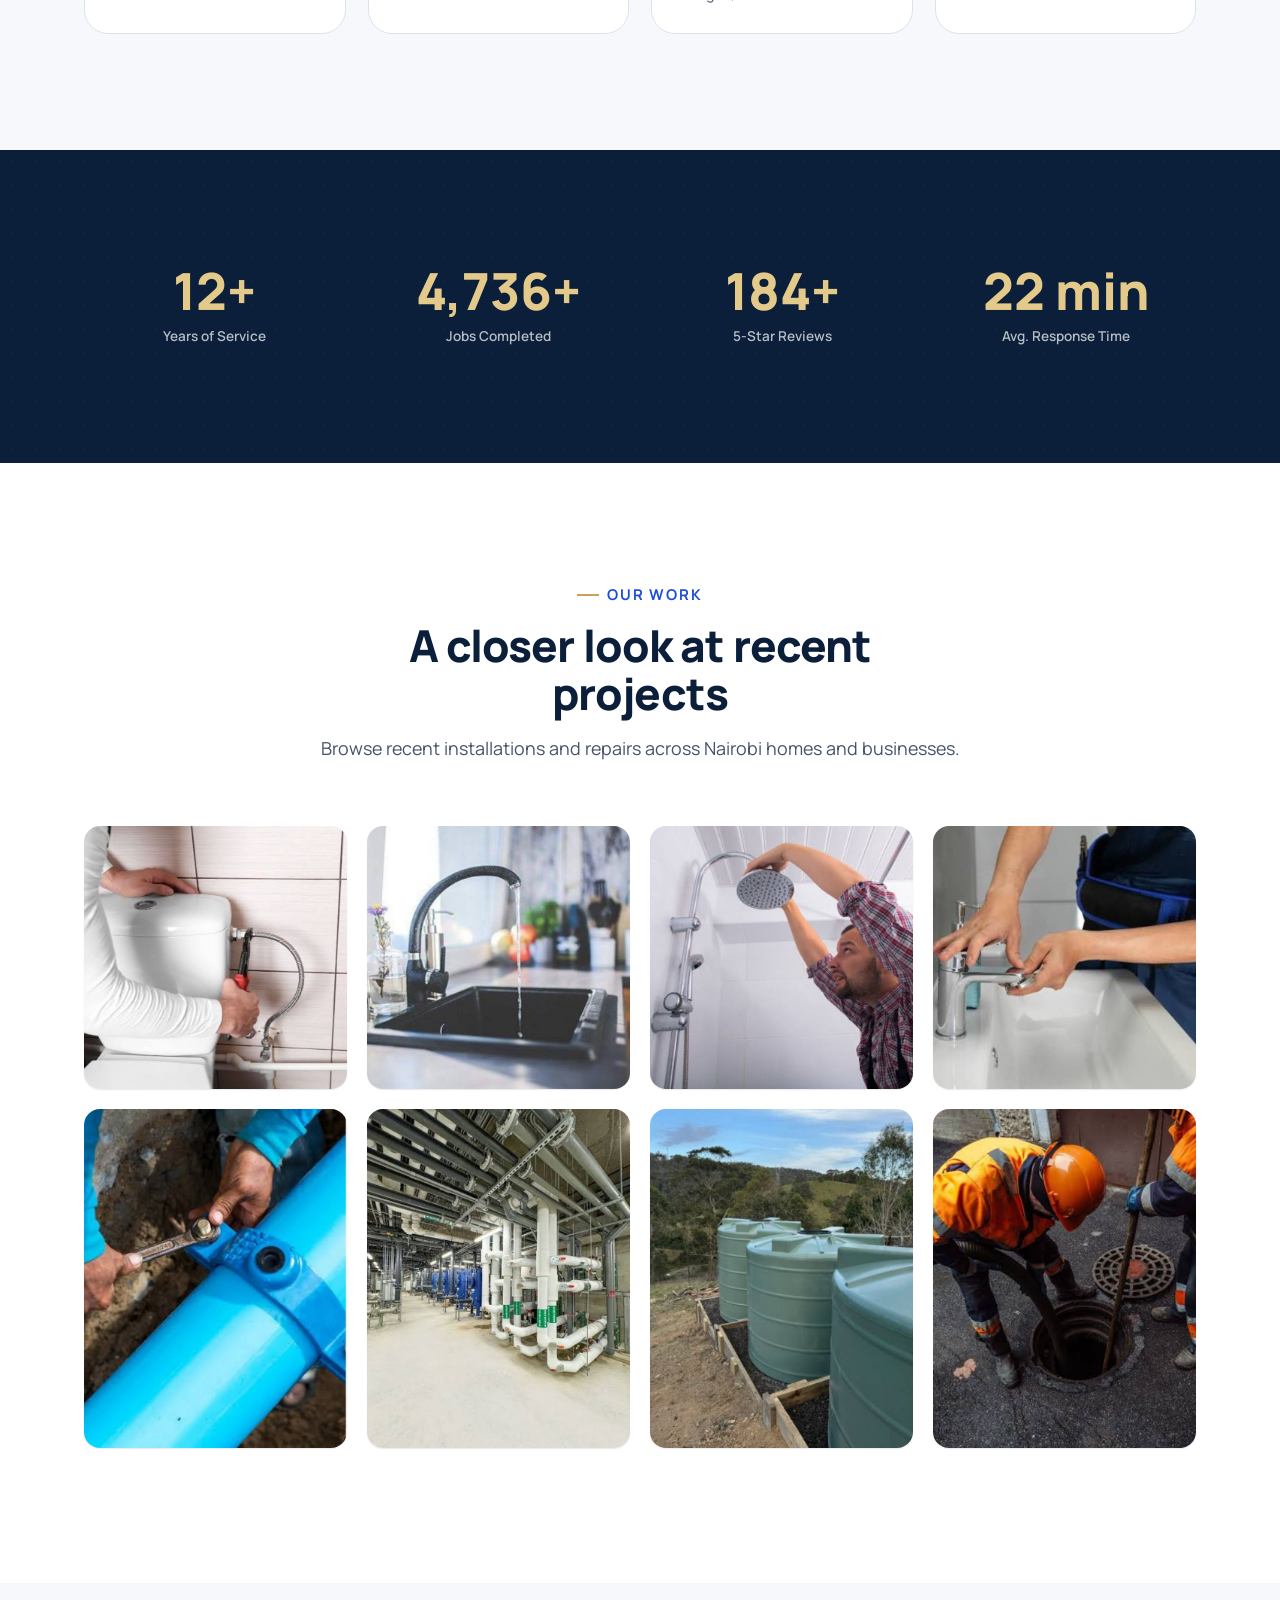
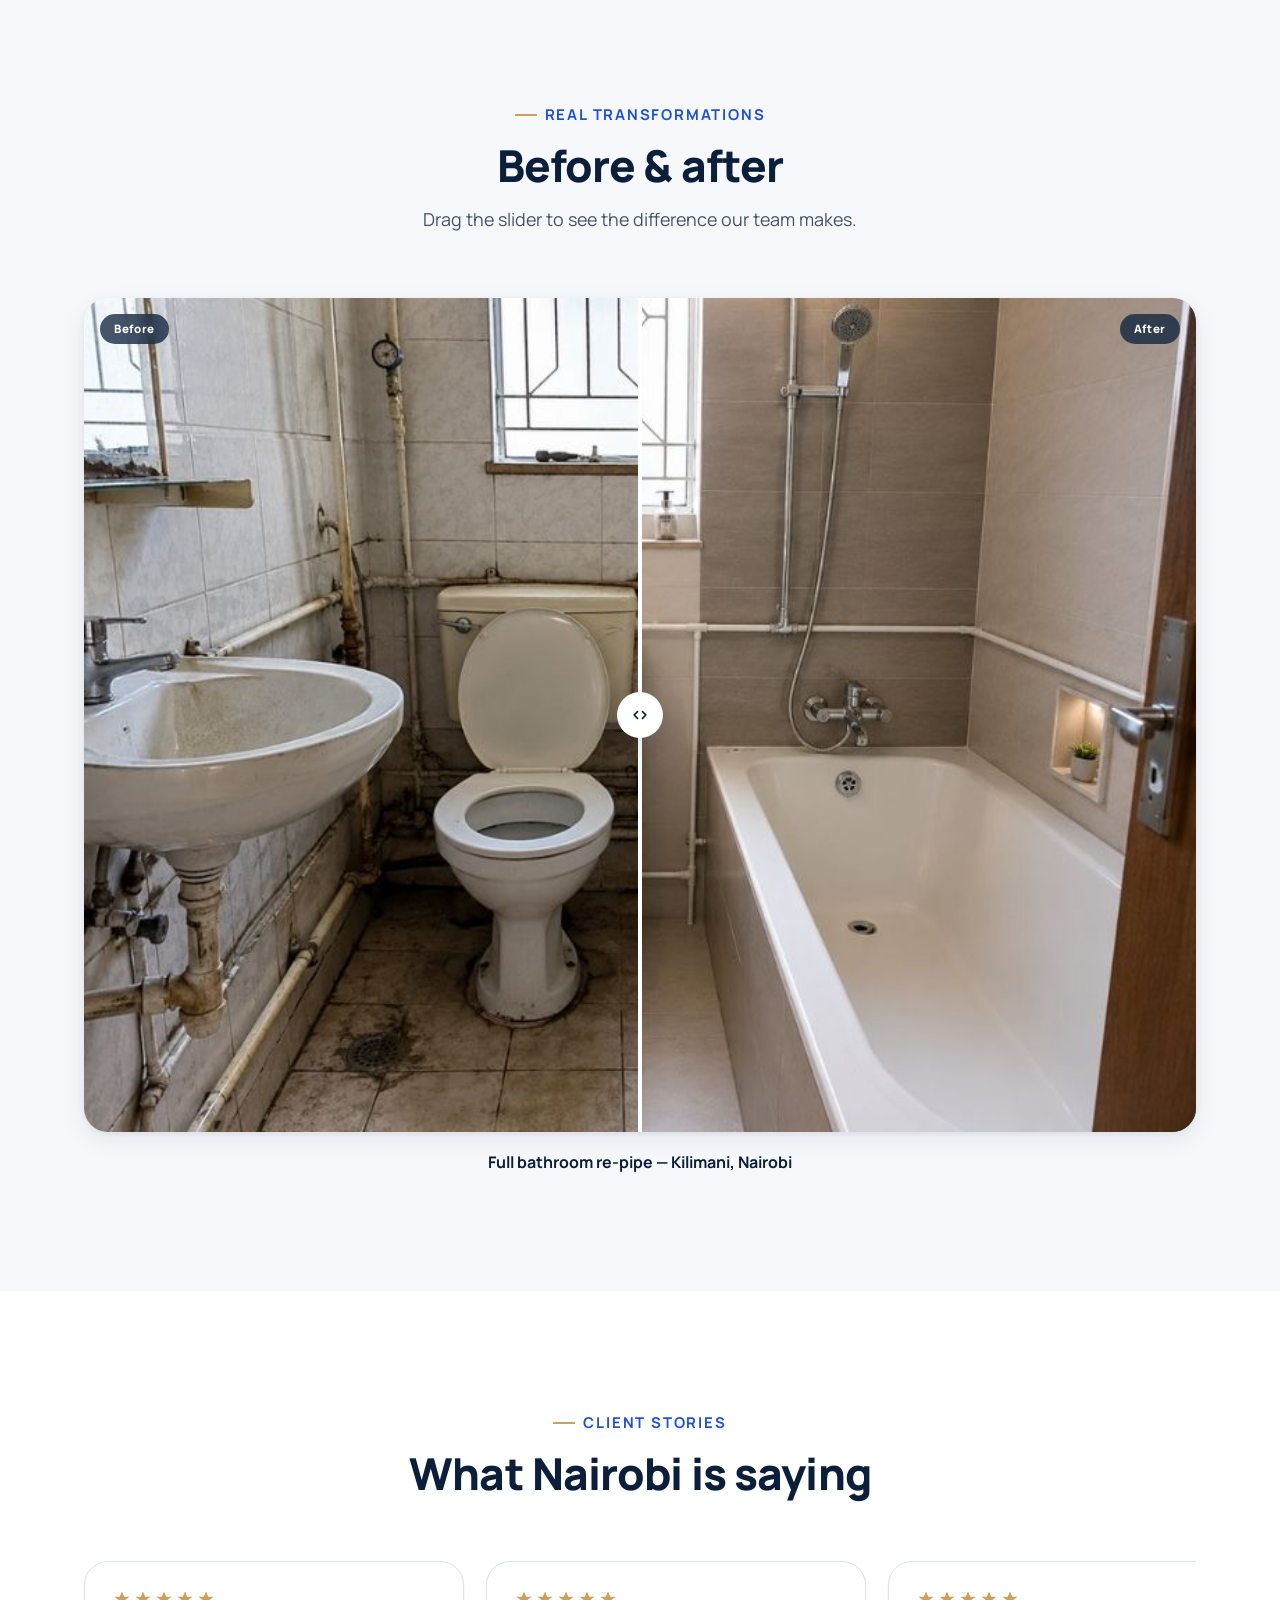
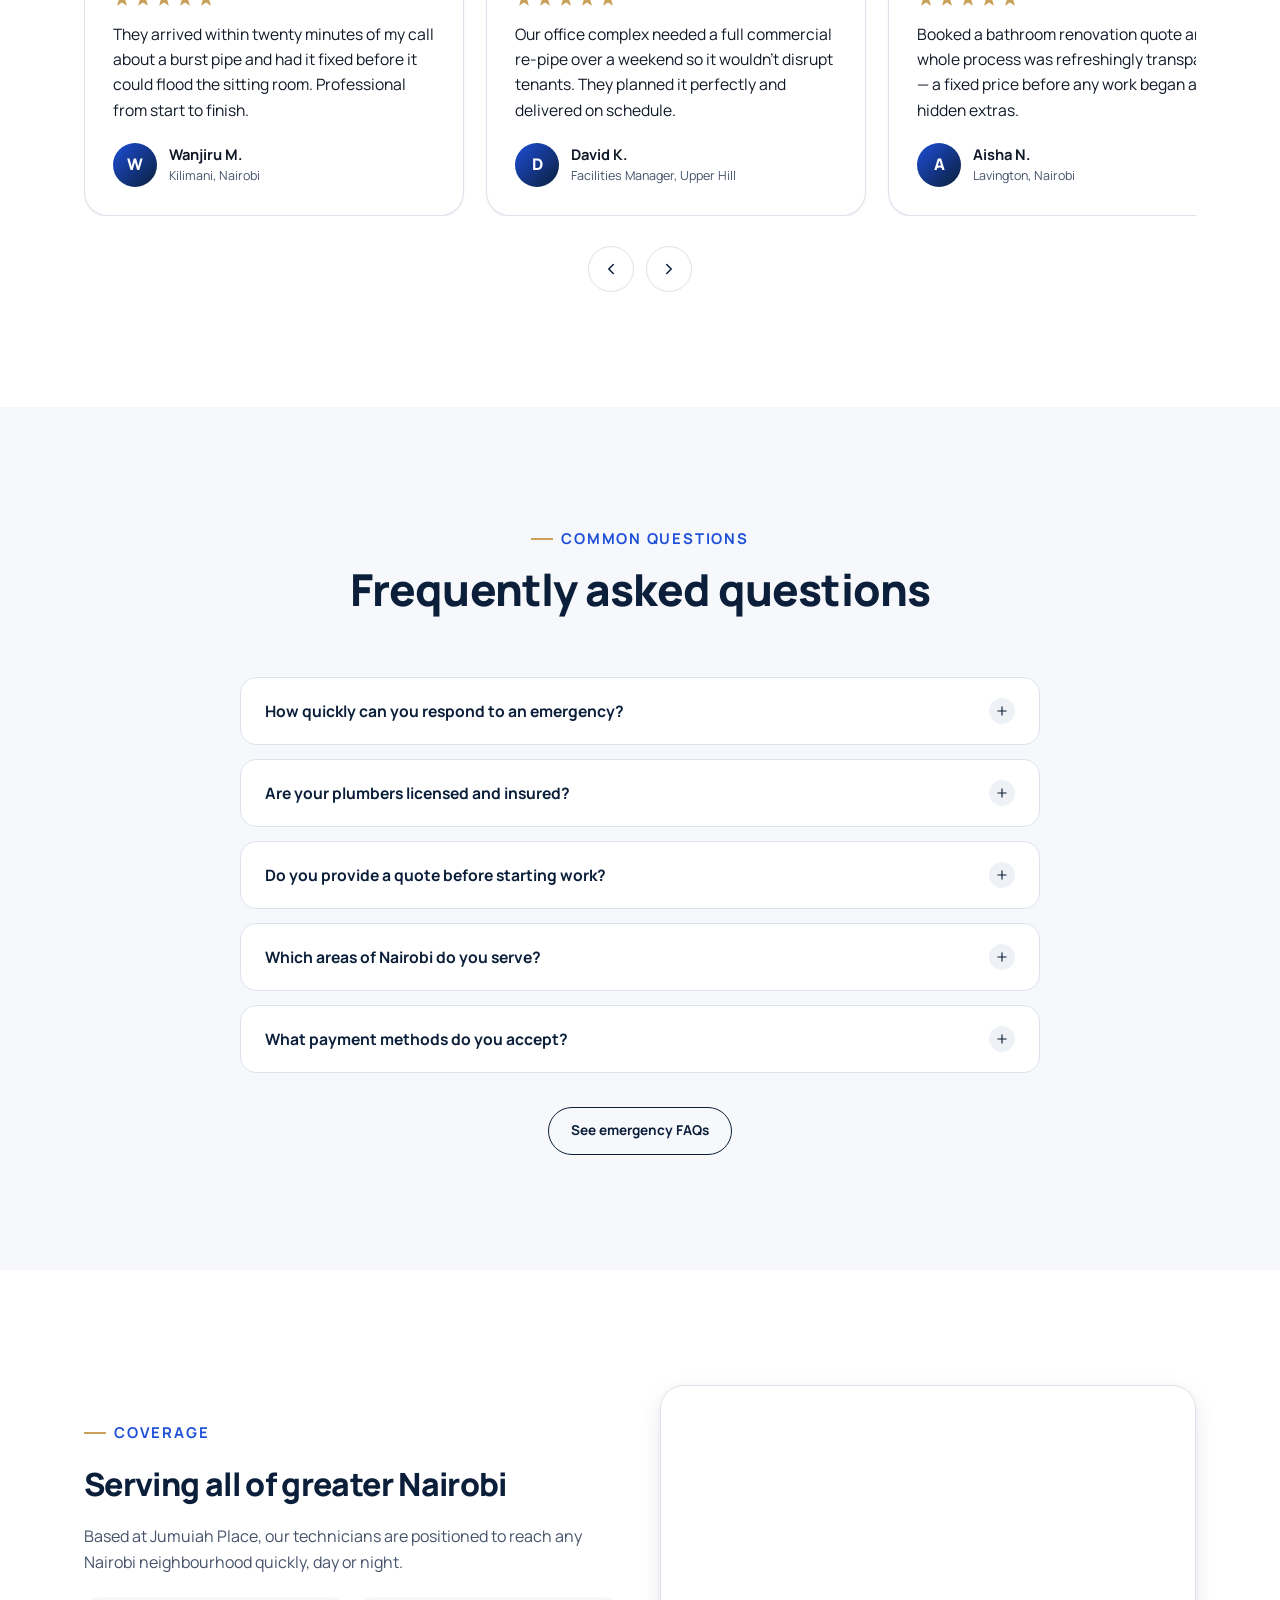
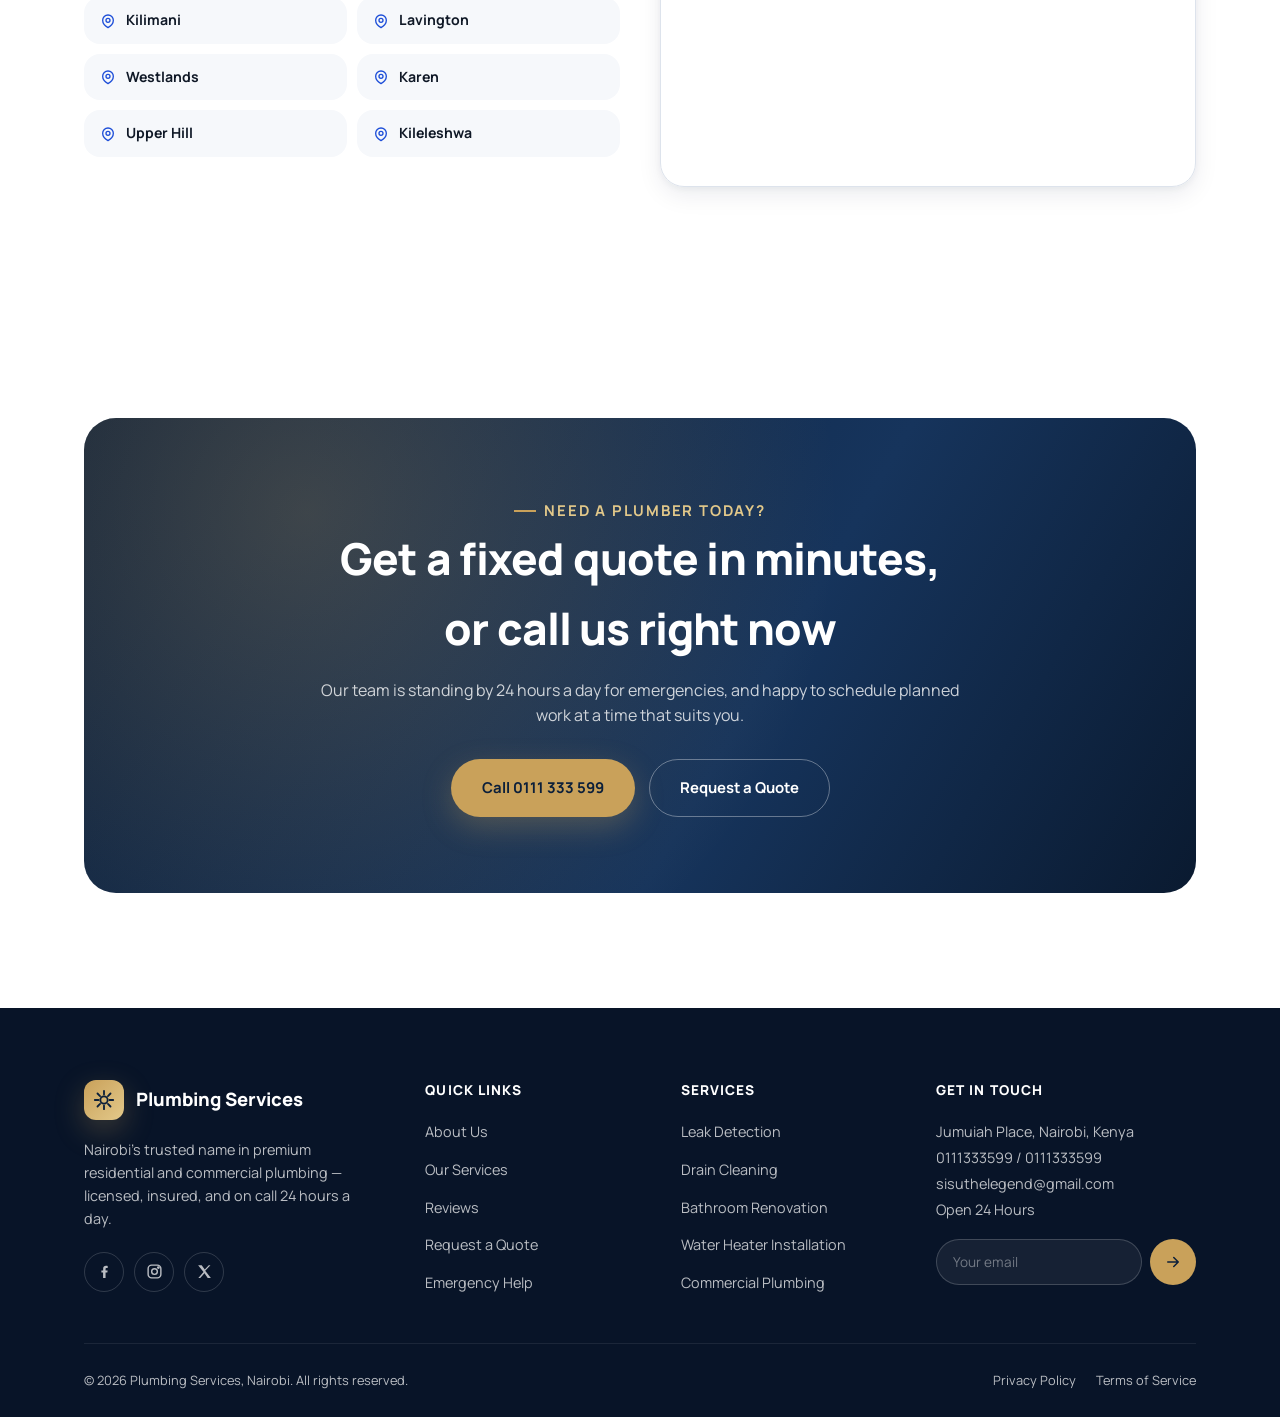
==== commit dadaf863: "Update website content" ====
--- a/index.html
+++ b/index.html
@@ -4,7 +4,7 @@
 <meta charset="UTF-8">
 <meta name="viewport" content="width=device-width, initial-scale=1.0">
 <title>Plumbing Services Nairobi | 24/7 Emergency &amp; Premium Plumbers</title>
-<meta name="description" content="Nairobi's premium plumbing company. Licensed 24-hour emergency plumbers serving Jumuiah Place and all of Nairobi — leak detection, installations, drain cleaning and more. Call 0793016084.">
+<meta name="description" content="Nairobi's premium plumbing company. Licensed 24-hour emergency plumbers serving Jumuiah Place and all of Nairobi — leak detection, installations, drain cleaning and more. Call 0111333599.">
 <link rel="canonical" href="https://www.plumbingservicesnairobi.co.ke/">
 
 <meta property="og:type" content="website">
@@ -30,7 +30,7 @@
   "@type": "Plumber",
   "name": "Plumbing Services",
   "image": "https://www.plumbingservicesnairobi.co.ke/images/hero/hero-plumber.jpg",
-  "telephone": "+254793016084",
+  "telephone": "+254111333599",
   "priceRange": "KSh",
   "address": {
     "@type": "PostalAddress",
@@ -81,11 +81,11 @@
         <h1>Plumbing that behaves like it was <em>engineered</em>, not fixed.</h1>
         <p class="lede">From burst pipes at 2am to full bathroom renovations, our licensed master plumbers deliver hotel-grade workmanship across Nairobi — backed by a written guarantee on every job.</p>
         <div class="hero-cta-row">
-          <a href="tel:0793016084" class="btn btn-primary">
+          <a href="tel:0111333599" class="btn btn-primary">
             <svg viewBox="0 0 24 24" fill="none" stroke="currentColor" stroke-width="2" stroke-linecap="round" stroke-linejoin="round" aria-hidden="true"><path d="M22 16.9v3a2 2 0 0 1-2.2 2 19.8 19.8 0 0 1-8.6-3.1 19.5 19.5 0 0 1-6-6A19.8 19.8 0 0 1 2.1 4.2 2 2 0 0 1 4.1 2h3a2 2 0 0 1 2 1.7c.1.9.3 1.8.6 2.7a2 2 0 0 1-.5 2.1L8 9.7a16 16 0 0 0 6 6l1.2-1.2a2 2 0 0 1 2.1-.5c.9.3 1.8.5 2.7.6a2 2 0 0 1 1.7 2z"/></svg>
-            Call 0793 016 084
+            Call 0111 333 599
           </a>
-          <a href="https://wa.me/254793016084" class="btn btn-whatsapp" target="_blank" rel="noopener">
+          <a href="https://wa.me/254111333599" class="btn btn-whatsapp" target="_blank" rel="noopener">
             <svg viewBox="0 0 24 24" fill="currentColor" aria-hidden="true"><path d="M20.5 3.5A11 11 0 0 0 3.3 17L2 22l5.2-1.3A11 11 0 1 0 20.5 3.5zM12 20a9 9 0 0 1-4.6-1.3l-.3-.2-3 .8.8-3-.2-.3A9 9 0 1 1 12 20zm5-6.7c-.3-.1-1.6-.8-1.8-.9-.2-.1-.4-.1-.6.1-.2.3-.7.9-.8 1-.2.2-.3.2-.5.1a7.3 7.3 0 0 1-2.2-1.3 8 8 0 0 1-1.5-1.9c-.2-.3 0-.4.1-.6l.4-.5c.1-.2.2-.3.2-.5.1-.2 0-.4 0-.5-.1-.1-.6-1.5-.9-2-.2-.5-.4-.4-.6-.4h-.5c-.2 0-.5.1-.7.3-.3.3-1 .9-1 2.3s1 2.7 1.2 2.9c.1.2 2 3.1 4.9 4.3.7.3 1.2.5 1.6.6.7.2 1.3.2 1.8.1.5-.1 1.6-.6 1.8-1.3.2-.6.2-1.1.2-1.3-.1-.1-.3-.2-.6-.3z"/></svg>
             WhatsApp Us
           </a>
@@ -441,7 +441,7 @@
           <h2>Get a fixed quote in minutes, or call us right now</h2>
           <p>Our team is standing by 24 hours a day for emergencies, and happy to schedule planned work at a time that suits you.</p>
           <div class="hero-cta-row">
-            <a href="tel:0793016084" class="btn btn-primary">Call 0793 016 084</a>
+            <a href="tel:0111333599" class="btn btn-primary">Call 0111 333 599</a>
             <a href="quote.html" class="btn btn-outline">Request a Quote</a>
           </div>
         </div>
--- a/css/style.css
+++ b/css/style.css
@@ -54,12 +54,13 @@
 
 /* ---- Reset ---- */
 * , *::before, *::after { box-sizing: border-box; }
-html { scroll-behavior: smooth; }
+html { scroll-behavior: smooth; overflow-x: hidden; }
 body {
   margin: 0;
   font-family: 'Manrope', -apple-system, BlinkMacSystemFont, 'Segoe UI', sans-serif;
   color: var(--ink);
   background: var(--white);
+  overflow-x: hidden;
   -webkit-font-smoothing: antialiased;
   text-rendering: optimizeLegibility;
   line-height: 1.6;
@@ -371,6 +372,7 @@
    SERVICES PREVIEW / CARDS
    ========================================================================== */
 .services-grid { display: grid; grid-template-columns: repeat(3, 1fr); gap: 24px; }
+.services-index-grid { grid-template-columns: repeat(4, 1fr); }
 .service-card {
   background: var(--white); border: 1px solid var(--gray-200); border-radius: var(--r-lg); padding: 30px;
   transition: transform .3s cubic-bezier(.2,.8,.2,1), box-shadow .3s ease, border-color .3s ease;
@@ -785,6 +787,9 @@
 .modal-close { position: absolute; top: 18px; right: 18px; width: 36px; height: 36px; border-radius: 50%; background: var(--gray-100); display: flex; align-items: center; justify-content: center; border: none; }
 .modal-close svg { width: 16px; height: 16px; color: var(--ink-soft); }
 
+.about-story-grid { display: grid; grid-template-columns: 1fr 1fr; gap: 56px; align-items: center; }
+.about-mission-grid { display: grid; grid-template-columns: repeat(3, 1fr); gap: 24px; }
+
 /* ==========================================================================
    MISC / TIMELINE / TEAM / ACHIEVEMENTS (about.html)
    ========================================================================== */
--- a/css/responsive.css
+++ b/css/responsive.css
@@ -15,7 +15,7 @@
 }
 
 /* Tablet */
-@media (max-width: 960px) {
+@media (max-width: 1080px) {
   .nav-main { display: none; }
   .header-actions .btn-navy, .header-actions .btn-whatsapp { display: none; }
   .nav-toggle { display: flex; }
@@ -31,12 +31,13 @@
   .footer-grid { grid-template-columns: 1fr 1fr; row-gap: 40px; }
   .service-detail { grid-template-columns: 1fr; }
   .service-detail.reverse .service-detail-media { order: 0; }
+  .about-story-grid { grid-template-columns: 1fr; }
 }
 
 /* Mobile */
 @media (max-width: 720px) {
   :root { --header-h: 76px; }
-  .services-grid, .why-grid, .values-grid, .team-grid, .achieve-grid, .response-steps { grid-template-columns: 1fr; }
+  .services-grid, .why-grid, .values-grid, .team-grid, .achieve-grid, .response-steps, .about-mission-grid { grid-template-columns: 1fr; }
   .stats-grid { grid-template-columns: repeat(2, 1fr); }
   .form-row { grid-template-columns: 1fr; }
   .radio-card-group { grid-template-columns: repeat(2, 1fr); }
--- a/css/animations.css
+++ b/css/animations.css
@@ -132,3 +132,8 @@
 @media (max-width: 900px) {
   .hero-badge-chip { display: none; } /* avoid overlap clutter on small screens */
 }
+
+@media (max-width: 720px) {
+  [data-reveal="left"], [data-reveal="right"] { transform: translateY(28px); }
+  [data-reveal="left"].is-revealed, [data-reveal="right"].is-revealed { transform: translateY(0); }
+}
